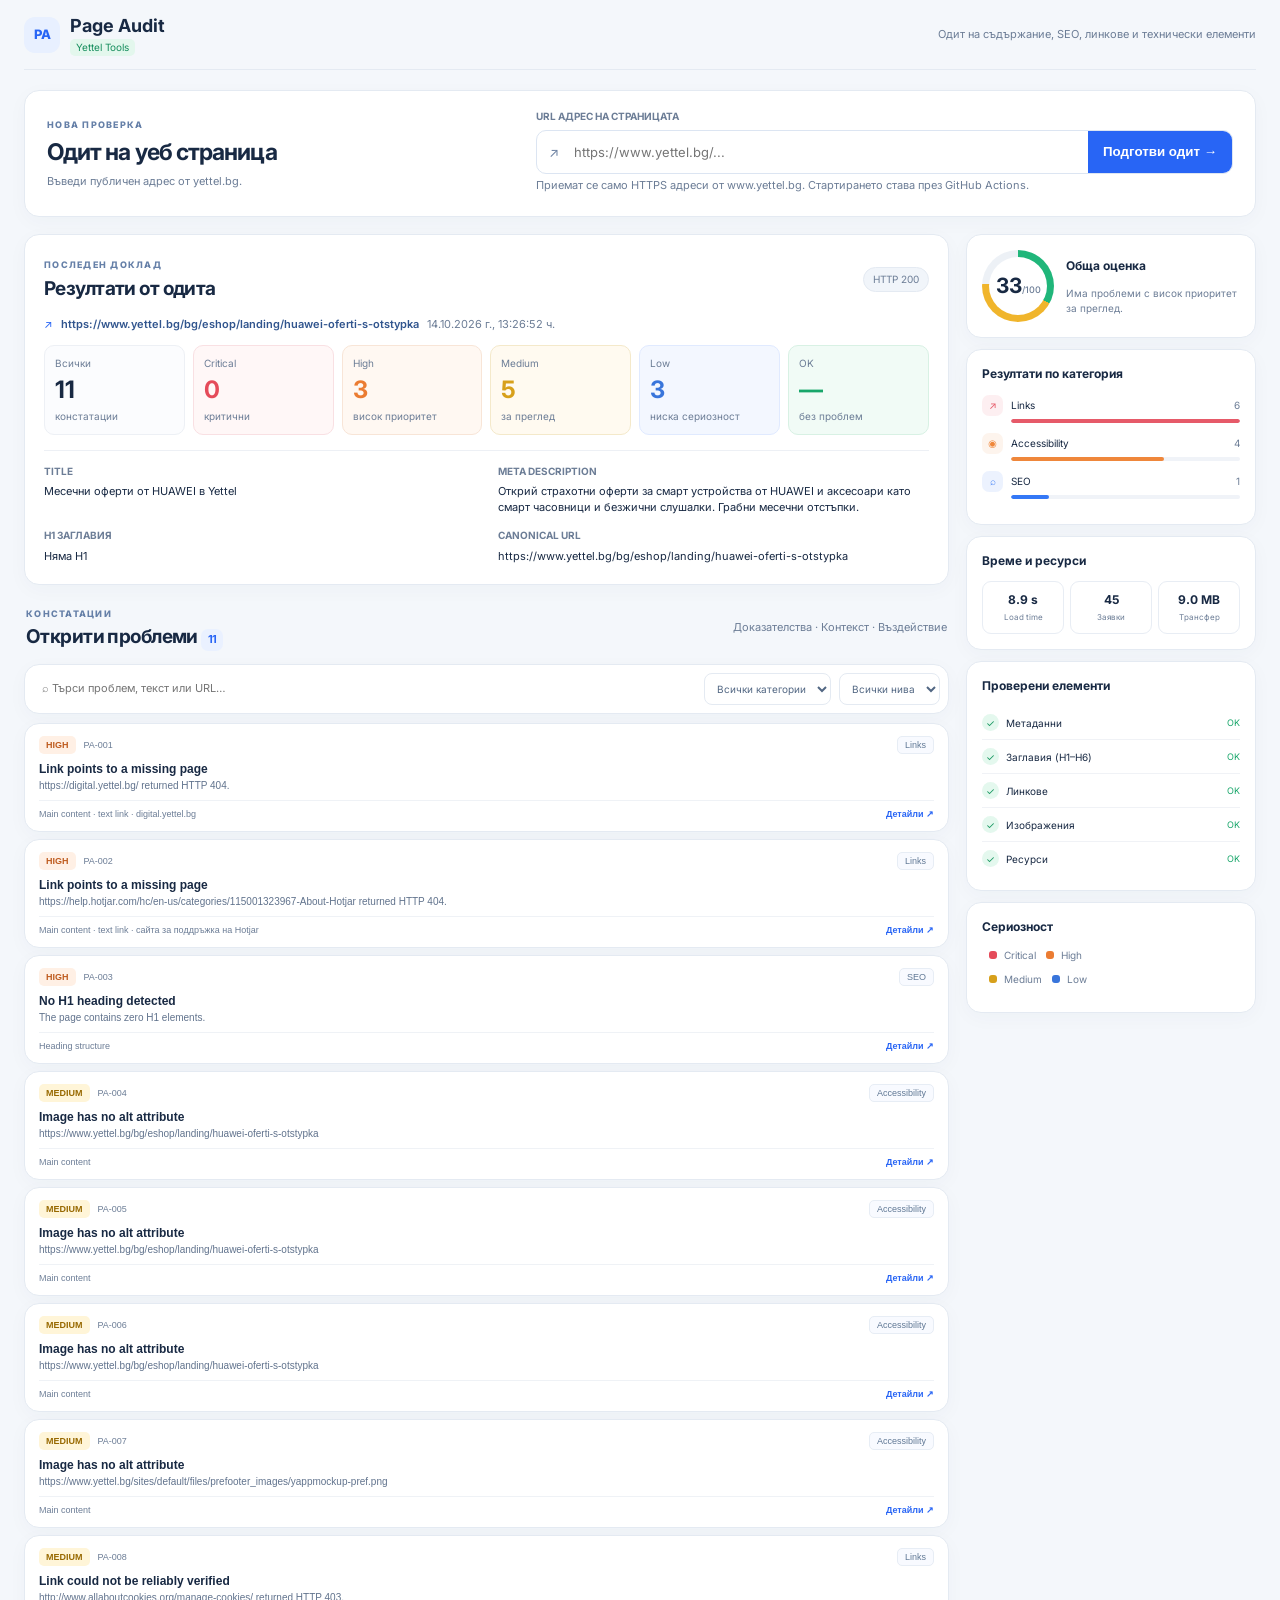
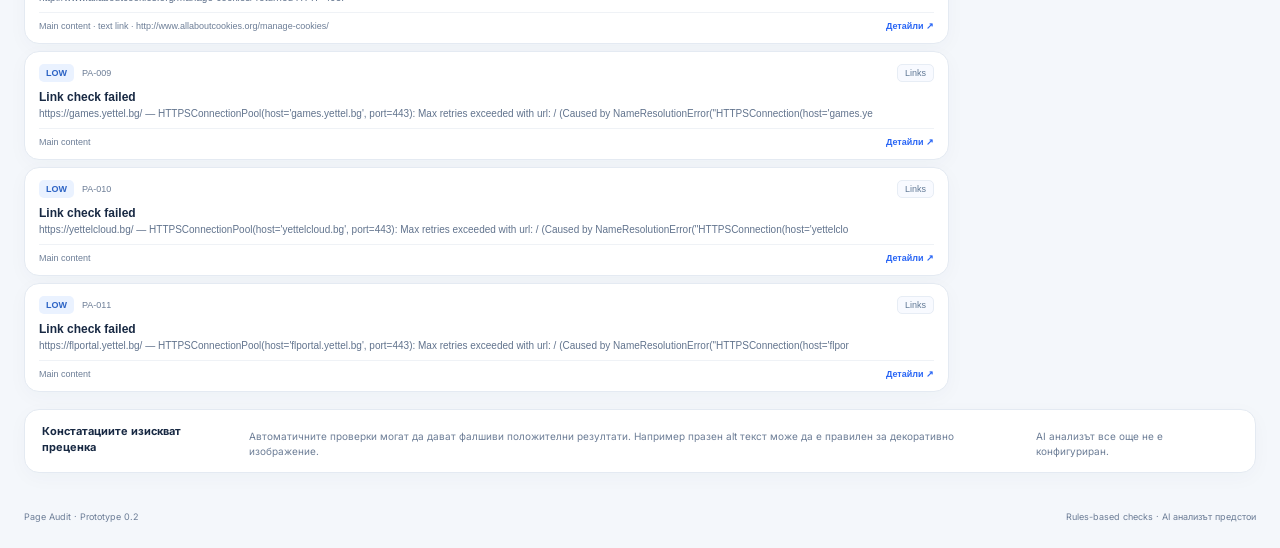
==== index.html @ 283b1c2f "Add files via upload" ====
<!doctype html><html lang="bg"><head><meta charset="utf-8"><meta name="viewport" content="width=device-width,initial-scale=1"><meta name="color-scheme" content="light"><title>Page Audit</title><link rel="stylesheet" href="style.css"></head><body><div class="shell"><header><a class="brand" href="./"><span class="logo">PA</span><span><b>Page Audit</b><small>Yettel Tools</small></span></a><span class="top-note">Одит на съдържание, SEO, линкове и технически елементи</span></header><main><section class="launch card"><div><label class="eyebrow">НОВА ПРОВЕРКА</label><h1>Одит на уеб страница</h1><p>Въведи публичен адрес от yettel.bg.</p></div><form id="audit-form"><label for="audit-url">URL адрес на страницата</label><div class="url-input"><span>↗</span><input id="audit-url" type="url" placeholder="https://www.yettel.bg/..." required><button>Подготви одит →</button></div><p id="form-message">Приемат се само HTTPS адреси от www.yettel.bg. Стартирането става през GitHub Actions.</p></form></section><div class="layout"><div><section class="card report"><div class="heading"><div><label class="eyebrow">ПОСЛЕДЕН ДОКЛАД</label><h2>Резултати от одита</h2></div><span id="http-status" class="pill">HTTP —</span></div><div class="page-url">↗ <a id="page-url" href="#" target="_blank" rel="noopener">Няма зареден доклад</a><span id="report-date"></span></div><div class="metrics"><article><span>Всички</span><b id="total-count">—</b><small>констатации</small></article><article class="critical"><span>Critical</span><b id="critical-count">—</b><small>критични</small></article><article class="high"><span>High</span><b id="high-only-count">—</b><small>висок приоритет</small></article><article class="medium"><span>Medium</span><b id="medium-count">—</b><small>за преглед</small></article><article class="low"><span>Low</span><b id="low-count">—</b><small>ниска сериозност</small></article><article class="ok"><span>OK</span><b id="ok-count">—</b><small>без проблем</small></article></div><div class="overview"><div><label>Title</label><p id="title-value">—</p></div><div><label>Meta description</label><p id="description-value">—</p></div><div><label>H1 заглавия</label><p id="h1-value">—</p></div><div><label>Canonical URL</label><p id="canonical-value">—</p></div></div></section><section class="results"><div class="heading"><div><label class="eyebrow">КОНСТАТАЦИИ</label><h2>Открити проблеми <span id="visible-count" class="bubble">0</span></h2></div><span class="subtle">Доказателства · Контекст · Въздействие</span></div><div class="filters card"><input id="search" type="search" placeholder="⌕ Търси проблем, текст или URL…"><select id="category-filter"><option value="">Всички категории</option></select><select id="severity-filter"><option value="">Всички нива</option><option>critical</option><option>high</option><option>medium</option><option>low</option></select></div><div id="findings" class="finding-list"><div class="empty card">Зареждане на резултатите…</div></div></section></div><aside><section class="side-card score"><div class="ring"><b id="score-value">—<small>/100</small></b></div><div><h3>Обща оценка</h3><p id="score-description">Оценката ще се появи след първия одит.</p></div></section><section class="side-card"><h3>Резултати по категория</h3><div id="category-summary"><p class="subtle">Няма данни за показване.</p></div></section><section class="side-card"><h3>Време и ресурси</h3><div class="resources"><div><b id="load-time">—</b><small>Load time</small></div><div><b id="request-count">—</b><small>Заявки</small></div><div><b id="resource-size">—</b><small>Трансфер</small></div></div></section><section class="side-card"><h3>Проверени елементи</h3><div id="checklist"><p class="subtle">Изчаква резултати.</p></div></section><section class="side-card legend"><h3>Сериозност</h3><p><i class="dot red"></i> Critical <i class="dot orange"></i> High</p><p><i class="dot yellow"></i> Medium <i class="dot blue"></i> Low</p></section></aside></div><section class="notice card"><b>Констатациите изискват преценка</b><p>Автоматичните проверки могат да дават фалшиви положителни резултати. Например празен alt текст може да е правилен за декоративно изображение.</p><p id="report-notes"></p></section></main><footer><span>Page Audit · Prototype 0.2</span><span>Rules-based checks · AI анализът предстои</span></footer></div><dialog id="detail-dialog"><div class="heading"><label id="detail-category"></label><button id="close-dialog">×</button></div><h2 id="detail-title"></h2><div id="detail-severity"></div><section><label>Доказателства</label><pre id="detail-evidence"></pre></section><section><label>Контекст</label><p id="detail-context"></p></section><section><label>Потенциално въздействие</label><p id="detail-impact"></p></section><div class="dialog-meta"><span id="detail-confidence"></span><span id="detail-source"></span><span id="detail-id"></span></div></dialog><script src="app.js"></script></body></html>
---- style.css ----
@import url('https://fonts.googleapis.com/css2?family=Inter:wght@400;500;600;700;800&display=swap');:root{color-scheme:light;--bg:#f4f7fb;--text:#182943;--muted:#6c7d96;--border:#e4eaf2;--blue:#2865f5;--green:#18a66a;--red:#e54b5a;--orange:#eb7c32;--yellow:#d7a01b;--purple:#8664db}*{box-sizing:border-box}body{margin:0;background:var(--bg);color:var(--text);font:13px/1.45 Inter,system-ui,sans-serif}.shell{max-width:1550px;margin:auto;padding:0 24px}header{height:70px;border-bottom:1px solid var(--border);display:flex;align-items:center;justify-content:space-between;gap:20px}.brand{display:flex;align-items:center;gap:10px;text-decoration:none;color:inherit}.logo{width:36px;height:36px;border-radius:11px;background:#e8f0ff;color:var(--blue);display:grid;place-items:center;font-weight:800}.brand b{font-size:18px}.brand small{display:block;color:#168e5d;background:#e3f7ed;border-radius:5px;padding:1px 6px;font-size:10px;width:max-content}.top-note,.subtle{font-size:11px;color:var(--muted)}main{padding:20px 0}.card,.side-card{background:white;border:1px solid var(--border);border-radius:15px;box-shadow:0 5px 20px #1e426d08}.launch{display:grid;grid-template-columns:.8fr 1.2fr;gap:24px;align-items:center;padding:18px 22px;margin-bottom:17px}.eyebrow{font-size:9px;font-weight:800;letter-spacing:.14em;color:#6680a8}.launch h1{font-size:23px;letter-spacing:-.04em;margin:4px 0}.launch p{color:var(--muted);font-size:11px;margin:4px 0}.launch form>label,.overview label,dialog section label{display:block;font-size:10px;font-weight:700;color:var(--muted);text-transform:uppercase;margin-bottom:6px}.url-input{display:flex;align-items:center;border:1px solid #dce5f2;border-radius:10px;overflow:hidden}.url-input>span{padding:0 12px;color:#6e83a3}.url-input input{flex:1;min-width:0;border:0;outline:0;padding:12px 3px;font:inherit}.url-input button{align-self:stretch;background:var(--blue);color:#fff;border:0;padding:0 15px;font-weight:700;cursor:pointer}.layout{display:grid;grid-template-columns:minmax(0,1fr) 290px;gap:17px}.layout>div{min-width:0}.report{padding:19px;margin-bottom:18px}.heading{display:flex;justify-content:space-between;align-items:center;gap:12px}.heading h2{font-size:19px;letter-spacing:-.03em;margin:2px 0}.pill{font-size:10px;color:var(--muted);background:#f1f5fa;border:1px solid var(--border);border-radius:20px;padding:4px 9px}.page-url{display:flex;gap:8px;align-items:center;flex-wrap:wrap;margin:12px 0;color:var(--blue);font-size:11px}.page-url a{color:#31558e;text-decoration:none;overflow-wrap:anywhere;font-weight:600}.page-url span{color:var(--muted)}.metrics{display:grid;grid-template-columns:repeat(6,minmax(0,1fr));gap:8px}.metrics article{padding:10px;border:1px solid #edf0f5;background:#fbfcfe;border-radius:10px;min-width:0}.metrics span,.metrics small{display:block;color:var(--muted);font-size:10px}.metrics b{display:block;font-size:24px;line-height:1.3;margin:4px 0}.critical{background:#fff7f7!important;border-color:#f9e0e3!important}.critical b{color:var(--red)}.high{background:#fff8f2!important;border-color:#f8e5d7!important}.high b{color:var(--orange)}.medium{background:#fffaf0!important;border-color:#f4e9ca!important}.medium b{color:var(--yellow)}.low{background:#f3f7ff!important;border-color:#e0eaff!important}.low b{color:#3975db}.ok{background:#f1fbf6!important;border-color:#d8f1e4!important}.ok b{color:var(--green)}.overview{display:grid;grid-template-columns:1fr 1fr;gap:12px 22px;border-top:1px solid #edf0f5;margin-top:15px;padding-top:13px}.overview p{margin:0;font-size:11px;overflow-wrap:anywhere}.results>.heading{margin:0 2px 11px}.bubble{display:inline-grid;place-items:center;min-width:22px;height:22px;border-radius:7px;background:#eaf1ff;color:var(--blue);font-size:11px}.filters{display:flex;gap:8px;padding:8px;margin-bottom:9px}.filters input{flex:1;min-width:80px;border:0;outline:0;padding:7px 9px;font:inherit;font-size:11px}.filters select{border:1px solid var(--border);border-radius:8px;background:white;color:#526783;padding:8px;font:inherit;font-size:10px;max-width:145px}.finding-list{display:grid;gap:7px}.finding{width:100%;text-align:left;padding:12px 14px;cursor:pointer;color:inherit}.finding:hover{border-color:#b8cdf5;box-shadow:0 4px 14px #2c5cbe12}.finding-top{display:flex;align-items:center;gap:8px;flex-wrap:wrap}.severity,.sev{display:inline-flex;border-radius:5px;padding:4px 7px;font-size:9px;font-weight:800;text-transform:uppercase}.severity-critical,.sev-critical{background:#ffeaec;color:#c52c3c}.severity-high,.sev-high{background:#fff0e5;color:#bf5c20}.severity-medium,.sev-medium{background:#fff5d8;color:#986900}.severity-low,.sev-low{background:#eaf2ff;color:#2d64c5}.finding-id{font-size:9px;color:var(--muted)}.category-tag{margin-left:auto;padding:3px 7px;border:1px solid #e7edf5;background:#f8faff;border-radius:5px;color:#607895;font-size:9px}.finding-title{display:block;font-size:12px;font-weight:700;margin:8px 0 4px}.finding-evidence{display:block;color:#61738d;font-size:10px;overflow-wrap:anywhere}.finding-bottom{display:flex;justify-content:space-between;gap:12px;border-top:1px solid #eff2f6;margin-top:9px;padding-top:8px;color:var(--muted);font-size:9px}.view-detail{color:var(--blue);white-space:nowrap;font-weight:700}aside{display:grid;gap:11px;align-content:start}.side-card{padding:15px}.side-card h3{font-size:12px;margin:0 0 12px}.score{display:flex;gap:12px;align-items:center}.ring{width:72px;height:72px;border-radius:50%;background:conic-gradient(#20b67a 0 33%,#f0b52c 33% 76%,#edf1f6 76%);display:grid;place-items:center;position:relative;flex:none}.ring:before{content:"";position:absolute;inset:7px;background:white;border-radius:50%}.ring b{position:relative;font-size:21px}.ring small{font-size:9px;color:var(--muted);font-weight:500}.score p{font-size:10px;color:var(--muted);margin:0}.category-row{display:grid;grid-template-columns:22px 1fr 20px;gap:7px;align-items:center;margin:10px 0;font-size:10px}.cat-icon{width:21px;height:21px;border-radius:7px;display:grid;place-items:center}.cat-count{text-align:right;color:var(--muted)}.cat-track{grid-column:2/4;height:4px;background:#f0f3f8;border-radius:10px;overflow:hidden;margin-top:-4px}.cat-fill{height:100%;border-radius:10px}.resources{display:grid;grid-template-columns:repeat(3,1fr);gap:6px}.resources div{text-align:center;padding:9px 4px;border:1px solid #e8edf4;border-radius:9px;min-width:0}.resources b,.resources small{display:block}.resources b{font-size:12px;overflow-wrap:anywhere}.resources small{font-size:8px;color:var(--muted);margin-top:4px}.check-row{display:flex;align-items:center;gap:7px;padding:8px 0;border-bottom:1px solid #f0f2f6;font-size:10px}.check-row:last-child{border:0}.check-icon{width:17px;height:17px;border-radius:50%;display:grid;place-items:center;background:#e4f8ee;color:#15965e}.check-icon.warn{background:#fff2d4;color:#a97100}.check-status{margin-left:auto;color:var(--green);font-size:9px}.check-status.warn{color:#ad7700}.legend p{font-size:10px;color:var(--muted)}.dot{display:inline-block;width:8px;height:8px;border-radius:3px;margin:0 4px 0 7px}.red{background:var(--red)}.orange{background:var(--orange)}.yellow{background:var(--yellow)}.blue{background:#3975db}.notice{display:flex;gap:12px;padding:14px 17px;margin-top:17px}.notice b{font-size:11px}.notice p{font-size:10px;color:var(--muted);margin:5px 0 0}footer{display:flex;justify-content:space-between;padding:17px 0 25px;color:var(--muted);font-size:9px}dialog{width:min(580px,calc(100% - 24px));max-height:85vh;overflow:auto;border:1px solid var(--border);border-radius:16px;background:#fff;color:var(--text);padding:22px;box-shadow:0 24px 90px #19355a30}dialog::backdrop{background:#19314c55;backdrop-filter:blur(3px)}dialog button{border:0;border-radius:8px;background:#f1f4f9;color:#536783;font-size:20px;cursor:pointer}dialog h2{font-size:21px;line-height:1.3}dialog section{margin-top:20px}dialog section p{font-size:12px;color:#5f718b}dialog pre{white-space:pre-wrap;overflow-wrap:anywhere;background:#f7f9fc;border:1px solid var(--border);border-radius:8px;padding:12px;font:11px/1.6 ui-monospace,monospace}.dialog-meta{display:flex;gap:12px;flex-wrap:wrap;border-top:1px solid var(--border);padding-top:12px;margin-top:20px;color:var(--muted);font-size:9px}.empty{text-align:center;padding:25px;color:var(--muted)}@media(max-width:1000px){.layout{grid-template-columns:minmax(0,1fr) 260px}.metrics{grid-template-columns:repeat(3,1fr)}.launch{grid-template-columns:1fr;gap:12px}}@media(max-width:740px){.shell{padding:0 12px}.top-note{display:none}.layout{grid-template-columns:1fr}.side-column,aside{grid-template-columns:repeat(2,minmax(0,1fr))}.score{grid-column:1/-1}.metrics{grid-template-columns:repeat(3,1fr)}.filters{flex-wrap:wrap}.filters input{flex-basis:100%}.filters select{flex:1;max-width:none}.overview{grid-template-columns:1fr}.finding-bottom,footer{flex-direction:column}.launch{padding:15px}.url-input{flex-wrap:wrap}.url-input button{padding:12px;flex:1}}@media(max-width:440px){aside{grid-template-columns:1fr}.metrics{grid-template-columns:repeat(2,1fr)}}
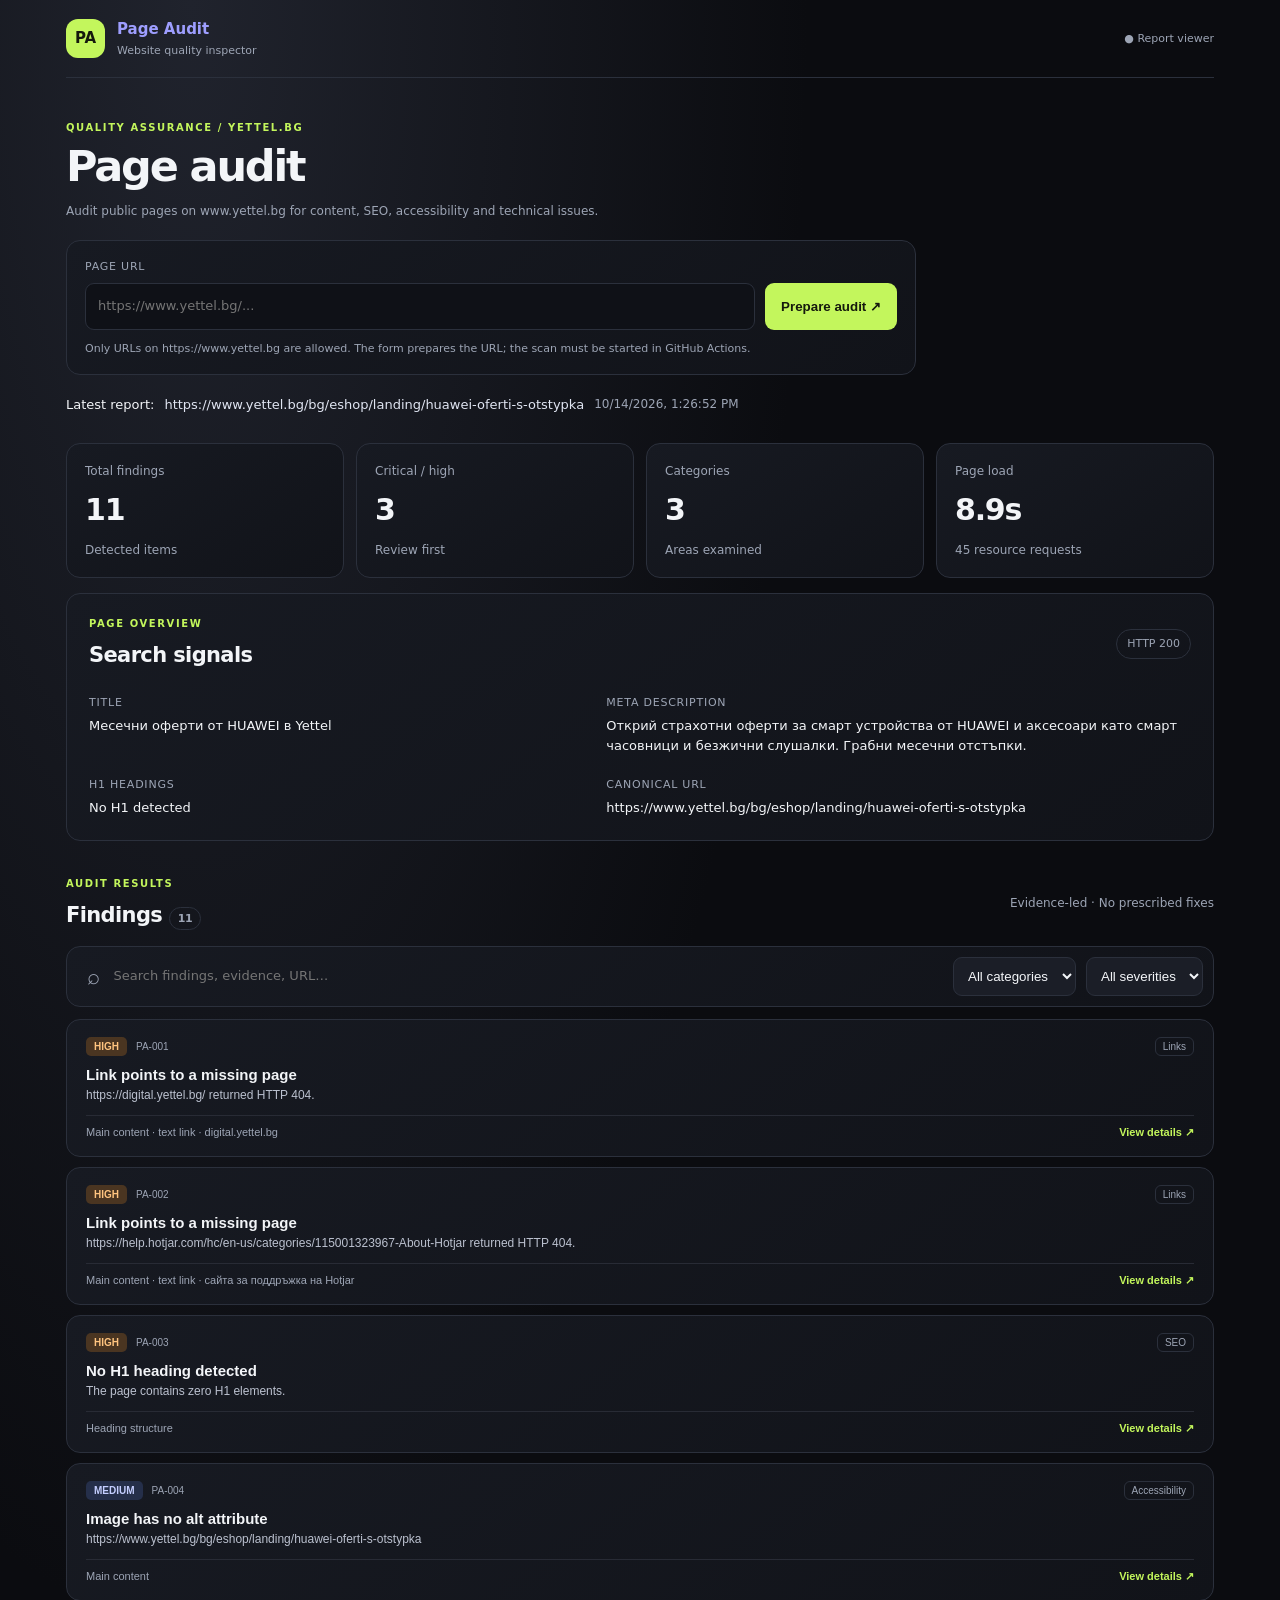
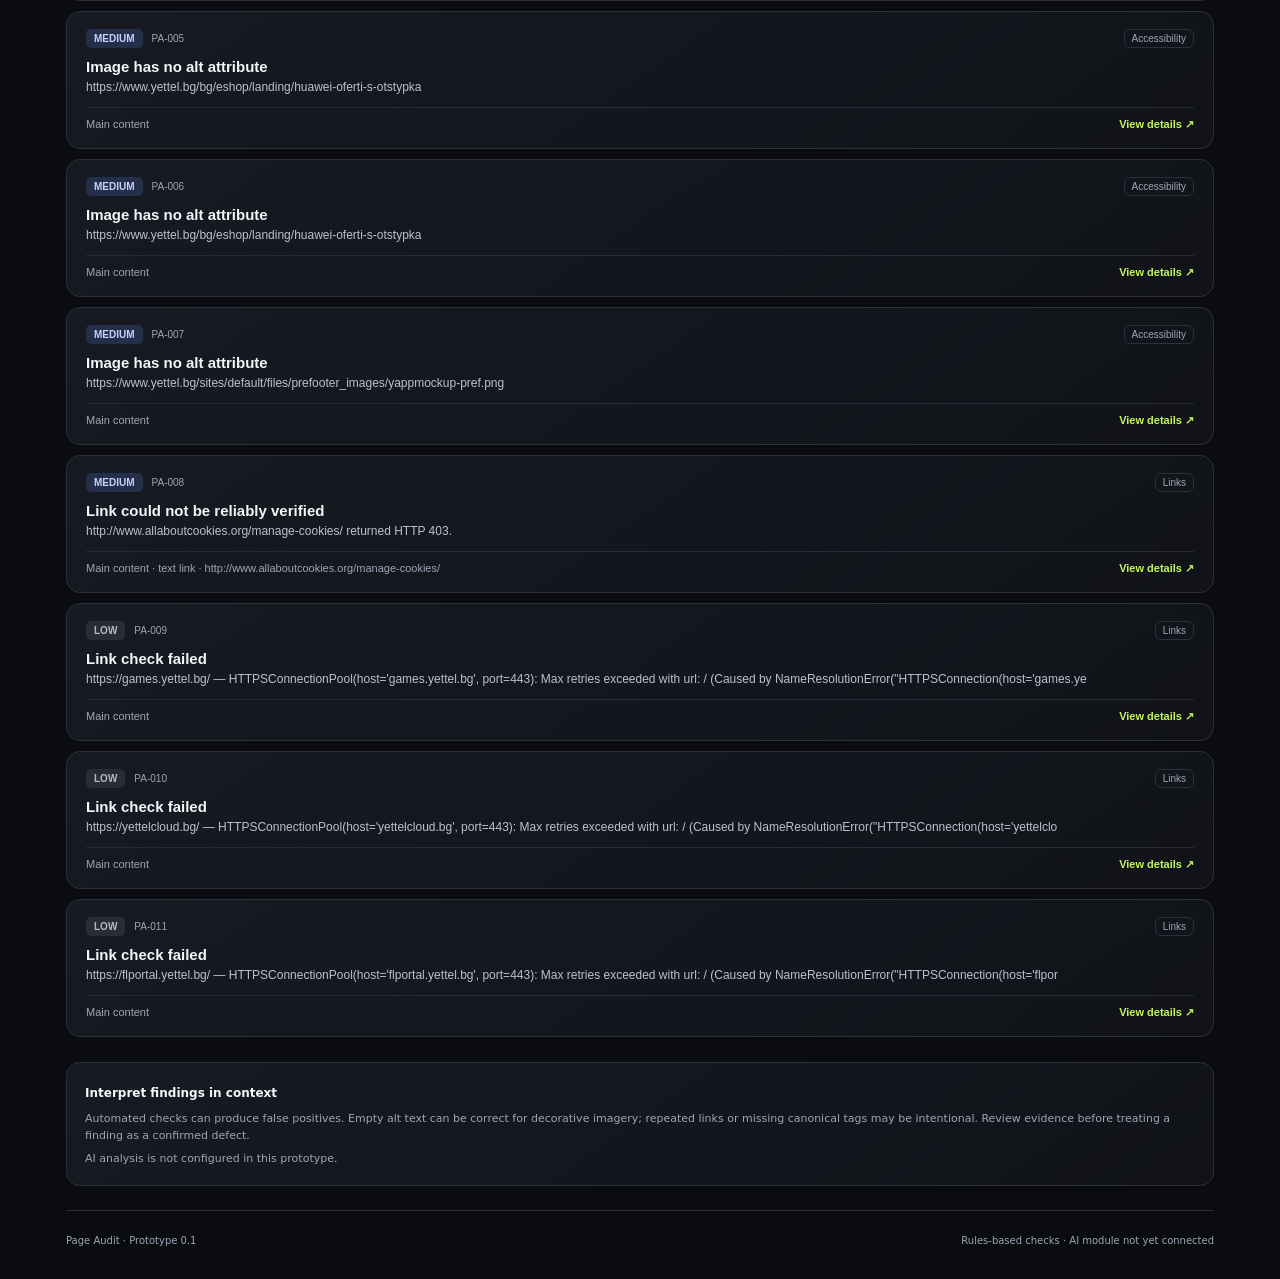
==== commit 82011527: "Add files via upload" ====
--- a/index.html
+++ b/index.html
@@ -1 +1,3 @@
-<!doctype html><html lang="bg"><head><meta charset="utf-8"><meta name="viewport" content="width=device-width,initial-scale=1"><meta name="color-scheme" content="light"><title>Page Audit</title><link rel="stylesheet" href="style.css"></head><body><div class="shell"><header><a class="brand" href="./"><span class="logo">PA</span><span><b>Page Audit</b><small>Yettel Tools</small></span></a><span class="top-note">Одит на съдържание, SEO, линкове и технически елементи</span></header><main><section class="launch card"><div><label class="eyebrow">НОВА ПРОВЕРКА</label><h1>Одит на уеб страница</h1><p>Въведи публичен адрес от yettel.bg.</p></div><form id="audit-form"><label for="audit-url">URL адрес на страницата</label><div class="url-input"><span>↗</span><input id="audit-url" type="url" placeholder="https://www.yettel.bg/..." required><button>Подготви одит →</button></div><p id="form-message">Приемат се само HTTPS адреси от www.yettel.bg. Стартирането става през GitHub Actions.</p></form></section><div class="layout"><div><section class="card report"><div class="heading"><div><label class="eyebrow">ПОСЛЕДЕН ДОКЛАД</label><h2>Резултати от одита</h2></div><span id="http-status" class="pill">HTTP —</span></div><div class="page-url">↗ <a id="page-url" href="#" target="_blank" rel="noopener">Няма зареден доклад</a><span id="report-date"></span></div><div class="metrics"><article><span>Всички</span><b id="total-count">—</b><small>констатации</small></article><article class="critical"><span>Critical</span><b id="critical-count">—</b><small>критични</small></article><article class="high"><span>High</span><b id="high-only-count">—</b><small>висок приоритет</small></article><article class="medium"><span>Medium</span><b id="medium-count">—</b><small>за преглед</small></article><article class="low"><span>Low</span><b id="low-count">—</b><small>ниска сериозност</small></article><article class="ok"><span>OK</span><b id="ok-count">—</b><small>без проблем</small></article></div><div class="overview"><div><label>Title</label><p id="title-value">—</p></div><div><label>Meta description</label><p id="description-value">—</p></div><div><label>H1 заглавия</label><p id="h1-value">—</p></div><div><label>Canonical URL</label><p id="canonical-value">—</p></div></div></section><section class="results"><div class="heading"><div><label class="eyebrow">КОНСТАТАЦИИ</label><h2>Открити проблеми <span id="visible-count" class="bubble">0</span></h2></div><span class="subtle">Доказателства · Контекст · Въздействие</span></div><div class="filters card"><input id="search" type="search" placeholder="⌕ Търси проблем, текст или URL…"><select id="category-filter"><option value="">Всички категории</option></select><select id="severity-filter"><option value="">Всички нива</option><option>critical</option><option>high</option><option>medium</option><option>low</option></select></div><div id="findings" class="finding-list"><div class="empty card">Зареждане на резултатите…</div></div></section></div><aside><section class="side-card score"><div class="ring"><b id="score-value">—<small>/100</small></b></div><div><h3>Обща оценка</h3><p id="score-description">Оценката ще се появи след първия одит.</p></div></section><section class="side-card"><h3>Резултати по категория</h3><div id="category-summary"><p class="subtle">Няма данни за показване.</p></div></section><section class="side-card"><h3>Време и ресурси</h3><div class="resources"><div><b id="load-time">—</b><small>Load time</small></div><div><b id="request-count">—</b><small>Заявки</small></div><div><b id="resource-size">—</b><small>Трансфер</small></div></div></section><section class="side-card"><h3>Проверени елементи</h3><div id="checklist"><p class="subtle">Изчаква резултати.</p></div></section><section class="side-card legend"><h3>Сериозност</h3><p><i class="dot red"></i> Critical <i class="dot orange"></i> High</p><p><i class="dot yellow"></i> Medium <i class="dot blue"></i> Low</p></section></aside></div><section class="notice card"><b>Констатациите изискват преценка</b><p>Автоматичните проверки могат да дават фалшиви положителни резултати. Например празен alt текст може да е правилен за декоративно изображение.</p><p id="report-notes"></p></section></main><footer><span>Page Audit · Prototype 0.2</span><span>Rules-based checks · AI анализът предстои</span></footer></div><dialog id="detail-dialog"><div class="heading"><label id="detail-category"></label><button id="close-dialog">×</button></div><h2 id="detail-title"></h2><div id="detail-severity"></div><section><label>Доказателства</label><pre id="detail-evidence"></pre></section><section><label>Контекст</label><p id="detail-context"></p></section><section><label>Потенциално въздействие</label><p id="detail-impact"></p></section><div class="dialog-meta"><span id="detail-confidence"></span><span id="detail-source"></span><span id="detail-id"></span></div></dialog><script src="app.js"></script></body></html>+<!doctype html><html lang="en"><head><meta charset="utf-8"><meta name="viewport" content="width=device-width,initial-scale=1"><meta name="color-scheme" content="dark"><title>Page Audit</title><link rel="stylesheet" href="style.css"></head><body><div class="shell"><header class="topbar"><a class="brand" href="./"><span class="mark">PA</span><span>Page Audit<small>Website quality inspector</small></span></a><span class="status">● Report viewer</span></header><main><section class="intro"><p class="eyebrow">QUALITY ASSURANCE / YETTEL.BG</p><h1>Page audit</h1><p class="muted">Audit public pages on www.yettel.bg for content, SEO, accessibility and technical issues.</p>
+<form id="audit-form" class="audit-form panel"><label for="audit-url">Page URL</label><div class="audit-row"><input id="audit-url" type="url" placeholder="https://www.yettel.bg/..." required pattern="https://www\\.yettel\\.bg(/.*)?"><button type="submit">Prepare audit ↗</button></div><p id="form-message" class="form-message">Only URLs on https://www.yettel.bg are allowed. The form prepares the URL; the scan must be started in GitHub Actions.</p></form>
+<div class="url-line">Latest report: <a id="page-url" href="#" target="_blank" rel="noopener">Loading report…</a><span id="report-date" class="muted"></span></div></section><section class="metrics"><article><span>Total findings</span><strong id="total-count">—</strong><small>Detected items</small></article><article><span>Critical / high</span><strong id="high-count">—</strong><small>Review first</small></article><article><span>Categories</span><strong id="category-count">—</strong><small>Areas examined</small></article><article><span>Page load</span><strong id="load-time">—</strong><small id="request-count">Resource requests</small></article></section><section class="panel overview"><div class="panelhead"><div><p class="eyebrow">PAGE OVERVIEW</p><h2>Search signals</h2></div><span id="http-status" class="pill">HTTP —</span></div><div class="grid"><div><label>Title</label><p id="title-value">—</p></div><div><label>Meta description</label><p id="description-value">—</p></div><div><label>H1 headings</label><p id="h1-value">—</p></div><div><label>Canonical URL</label><p id="canonical-value">—</p></div></div></section><section><div class="sectionhead"><div><p class="eyebrow">AUDIT RESULTS</p><h2>Findings <span id="visible-count" class="bubble">0</span></h2></div><span class="muted">Evidence-led · No prescribed fixes</span></div><div class="filters panel"><label class="search">⌕ <input id="search" type="search" placeholder="Search findings, evidence, URL…"></label><select id="category-filter"><option value="">All categories</option></select><select id="severity-filter"><option value="">All severities</option><option>critical</option><option>high</option><option>medium</option><option>low</option></select></div><div id="findings" class="list"><div class="empty panel">Loading findings…</div></div></section><section class="panel note"><strong>Interpret findings in context</strong><p>Automated checks can produce false positives. Empty alt text can be correct for decorative imagery; repeated links or missing canonical tags may be intentional. Review evidence before treating a finding as a confirmed defect.</p><p id="report-notes"></p></section></main><footer><span>Page Audit · Prototype 0.1</span><span>Rules-based checks · AI module not yet connected</span></footer></div><dialog id="detail-dialog"><div class="panelhead"><label id="detail-category"></label><button id="close-dialog">×</button></div><h2 id="detail-title"></h2><div id="detail-severity"></div><div class="detail"><label>Evidence</label><pre id="detail-evidence"></pre></div><div class="detail"><label>Context</label><p id="detail-context"></p></div><div class="detail"><label>Potential impact</label><p id="detail-impact"></p></div><div class="meta"><span id="detail-confidence"></span><span id="detail-source"></span><span id="detail-id"></span></div></dialog><script src="app.js"></script></body></html>
--- a/style.css
+++ b/style.css
@@ -1 +1,2 @@
-@import url('https://fonts.googleapis.com/css2?family=Inter:wght@400;500;600;700;800&display=swap');:root{color-scheme:light;--bg:#f4f7fb;--text:#182943;--muted:#6c7d96;--border:#e4eaf2;--blue:#2865f5;--green:#18a66a;--red:#e54b5a;--orange:#eb7c32;--yellow:#d7a01b;--purple:#8664db}*{box-sizing:border-box}body{margin:0;background:var(--bg);color:var(--text);font:13px/1.45 Inter,system-ui,sans-serif}.shell{max-width:1550px;margin:auto;padding:0 24px}header{height:70px;border-bottom:1px solid var(--border);display:flex;align-items:center;justify-content:space-between;gap:20px}.brand{display:flex;align-items:center;gap:10px;text-decoration:none;color:inherit}.logo{width:36px;height:36px;border-radius:11px;background:#e8f0ff;color:var(--blue);display:grid;place-items:center;font-weight:800}.brand b{font-size:18px}.brand small{display:block;color:#168e5d;background:#e3f7ed;border-radius:5px;padding:1px 6px;font-size:10px;width:max-content}.top-note,.subtle{font-size:11px;color:var(--muted)}main{padding:20px 0}.card,.side-card{background:white;border:1px solid var(--border);border-radius:15px;box-shadow:0 5px 20px #1e426d08}.launch{display:grid;grid-template-columns:.8fr 1.2fr;gap:24px;align-items:center;padding:18px 22px;margin-bottom:17px}.eyebrow{font-size:9px;font-weight:800;letter-spacing:.14em;color:#6680a8}.launch h1{font-size:23px;letter-spacing:-.04em;margin:4px 0}.launch p{color:var(--muted);font-size:11px;margin:4px 0}.launch form>label,.overview label,dialog section label{display:block;font-size:10px;font-weight:700;color:var(--muted);text-transform:uppercase;margin-bottom:6px}.url-input{display:flex;align-items:center;border:1px solid #dce5f2;border-radius:10px;overflow:hidden}.url-input>span{padding:0 12px;color:#6e83a3}.url-input input{flex:1;min-width:0;border:0;outline:0;padding:12px 3px;font:inherit}.url-input button{align-self:stretch;background:var(--blue);color:#fff;border:0;padding:0 15px;font-weight:700;cursor:pointer}.layout{display:grid;grid-template-columns:minmax(0,1fr) 290px;gap:17px}.layout>div{min-width:0}.report{padding:19px;margin-bottom:18px}.heading{display:flex;justify-content:space-between;align-items:center;gap:12px}.heading h2{font-size:19px;letter-spacing:-.03em;margin:2px 0}.pill{font-size:10px;color:var(--muted);background:#f1f5fa;border:1px solid var(--border);border-radius:20px;padding:4px 9px}.page-url{display:flex;gap:8px;align-items:center;flex-wrap:wrap;margin:12px 0;color:var(--blue);font-size:11px}.page-url a{color:#31558e;text-decoration:none;overflow-wrap:anywhere;font-weight:600}.page-url span{color:var(--muted)}.metrics{display:grid;grid-template-columns:repeat(6,minmax(0,1fr));gap:8px}.metrics article{padding:10px;border:1px solid #edf0f5;background:#fbfcfe;border-radius:10px;min-width:0}.metrics span,.metrics small{display:block;color:var(--muted);font-size:10px}.metrics b{display:block;font-size:24px;line-height:1.3;margin:4px 0}.critical{background:#fff7f7!important;border-color:#f9e0e3!important}.critical b{color:var(--red)}.high{background:#fff8f2!important;border-color:#f8e5d7!important}.high b{color:var(--orange)}.medium{background:#fffaf0!important;border-color:#f4e9ca!important}.medium b{color:var(--yellow)}.low{background:#f3f7ff!important;border-color:#e0eaff!important}.low b{color:#3975db}.ok{background:#f1fbf6!important;border-color:#d8f1e4!important}.ok b{color:var(--green)}.overview{display:grid;grid-template-columns:1fr 1fr;gap:12px 22px;border-top:1px solid #edf0f5;margin-top:15px;padding-top:13px}.overview p{margin:0;font-size:11px;overflow-wrap:anywhere}.results>.heading{margin:0 2px 11px}.bubble{display:inline-grid;place-items:center;min-width:22px;height:22px;border-radius:7px;background:#eaf1ff;color:var(--blue);font-size:11px}.filters{display:flex;gap:8px;padding:8px;margin-bottom:9px}.filters input{flex:1;min-width:80px;border:0;outline:0;padding:7px 9px;font:inherit;font-size:11px}.filters select{border:1px solid var(--border);border-radius:8px;background:white;color:#526783;padding:8px;font:inherit;font-size:10px;max-width:145px}.finding-list{display:grid;gap:7px}.finding{width:100%;text-align:left;padding:12px 14px;cursor:pointer;color:inherit}.finding:hover{border-color:#b8cdf5;box-shadow:0 4px 14px #2c5cbe12}.finding-top{display:flex;align-items:center;gap:8px;flex-wrap:wrap}.severity,.sev{display:inline-flex;border-radius:5px;padding:4px 7px;font-size:9px;font-weight:800;text-transform:uppercase}.severity-critical,.sev-critical{background:#ffeaec;color:#c52c3c}.severity-high,.sev-high{background:#fff0e5;color:#bf5c20}.severity-medium,.sev-medium{background:#fff5d8;color:#986900}.severity-low,.sev-low{background:#eaf2ff;color:#2d64c5}.finding-id{font-size:9px;color:var(--muted)}.category-tag{margin-left:auto;padding:3px 7px;border:1px solid #e7edf5;background:#f8faff;border-radius:5px;color:#607895;font-size:9px}.finding-title{display:block;font-size:12px;font-weight:700;margin:8px 0 4px}.finding-evidence{display:block;color:#61738d;font-size:10px;overflow-wrap:anywhere}.finding-bottom{display:flex;justify-content:space-between;gap:12px;border-top:1px solid #eff2f6;margin-top:9px;padding-top:8px;color:var(--muted);font-size:9px}.view-detail{color:var(--blue);white-space:nowrap;font-weight:700}aside{display:grid;gap:11px;align-content:start}.side-card{padding:15px}.side-card h3{font-size:12px;margin:0 0 12px}.score{display:flex;gap:12px;align-items:center}.ring{width:72px;height:72px;border-radius:50%;background:conic-gradient(#20b67a 0 33%,#f0b52c 33% 76%,#edf1f6 76%);display:grid;place-items:center;position:relative;flex:none}.ring:before{content:"";position:absolute;inset:7px;background:white;border-radius:50%}.ring b{position:relative;font-size:21px}.ring small{font-size:9px;color:var(--muted);font-weight:500}.score p{font-size:10px;color:var(--muted);margin:0}.category-row{display:grid;grid-template-columns:22px 1fr 20px;gap:7px;align-items:center;margin:10px 0;font-size:10px}.cat-icon{width:21px;height:21px;border-radius:7px;display:grid;place-items:center}.cat-count{text-align:right;color:var(--muted)}.cat-track{grid-column:2/4;height:4px;background:#f0f3f8;border-radius:10px;overflow:hidden;margin-top:-4px}.cat-fill{height:100%;border-radius:10px}.resources{display:grid;grid-template-columns:repeat(3,1fr);gap:6px}.resources div{text-align:center;padding:9px 4px;border:1px solid #e8edf4;border-radius:9px;min-width:0}.resources b,.resources small{display:block}.resources b{font-size:12px;overflow-wrap:anywhere}.resources small{font-size:8px;color:var(--muted);margin-top:4px}.check-row{display:flex;align-items:center;gap:7px;padding:8px 0;border-bottom:1px solid #f0f2f6;font-size:10px}.check-row:last-child{border:0}.check-icon{width:17px;height:17px;border-radius:50%;display:grid;place-items:center;background:#e4f8ee;color:#15965e}.check-icon.warn{background:#fff2d4;color:#a97100}.check-status{margin-left:auto;color:var(--green);font-size:9px}.check-status.warn{color:#ad7700}.legend p{font-size:10px;color:var(--muted)}.dot{display:inline-block;width:8px;height:8px;border-radius:3px;margin:0 4px 0 7px}.red{background:var(--red)}.orange{background:var(--orange)}.yellow{background:var(--yellow)}.blue{background:#3975db}.notice{display:flex;gap:12px;padding:14px 17px;margin-top:17px}.notice b{font-size:11px}.notice p{font-size:10px;color:var(--muted);margin:5px 0 0}footer{display:flex;justify-content:space-between;padding:17px 0 25px;color:var(--muted);font-size:9px}dialog{width:min(580px,calc(100% - 24px));max-height:85vh;overflow:auto;border:1px solid var(--border);border-radius:16px;background:#fff;color:var(--text);padding:22px;box-shadow:0 24px 90px #19355a30}dialog::backdrop{background:#19314c55;backdrop-filter:blur(3px)}dialog button{border:0;border-radius:8px;background:#f1f4f9;color:#536783;font-size:20px;cursor:pointer}dialog h2{font-size:21px;line-height:1.3}dialog section{margin-top:20px}dialog section p{font-size:12px;color:#5f718b}dialog pre{white-space:pre-wrap;overflow-wrap:anywhere;background:#f7f9fc;border:1px solid var(--border);border-radius:8px;padding:12px;font:11px/1.6 ui-monospace,monospace}.dialog-meta{display:flex;gap:12px;flex-wrap:wrap;border-top:1px solid var(--border);padding-top:12px;margin-top:20px;color:var(--muted);font-size:9px}.empty{text-align:center;padding:25px;color:var(--muted)}@media(max-width:1000px){.layout{grid-template-columns:minmax(0,1fr) 260px}.metrics{grid-template-columns:repeat(3,1fr)}.launch{grid-template-columns:1fr;gap:12px}}@media(max-width:740px){.shell{padding:0 12px}.top-note{display:none}.layout{grid-template-columns:1fr}.side-column,aside{grid-template-columns:repeat(2,minmax(0,1fr))}.score{grid-column:1/-1}.metrics{grid-template-columns:repeat(3,1fr)}.filters{flex-wrap:wrap}.filters input{flex-basis:100%}.filters select{flex:1;max-width:none}.overview{grid-template-columns:1fr}.finding-bottom,footer{flex-direction:column}.launch{padding:15px}.url-input{flex-wrap:wrap}.url-input button{padding:12px;flex:1}}@media(max-width:440px){aside{grid-template-columns:1fr}.metrics{grid-template-columns:repeat(2,1fr)}}+:root{color-scheme:dark;--bg:#0b0c10;--panel:#151821;--border:#2b303c;--text:#f3f5f8;--muted:#9da5b5;--accent:#c3f65c}*{box-sizing:border-box}body{margin:0;background:radial-gradient(ellipse at 15% 0%,#20232d,transparent 40%),var(--bg);color:var(--text);font:15px/1.55 Inter,system-ui,sans-serif}.shell{max-width:1200px;margin:auto;padding:0 26px}.topbar{height:78px;border-bottom:1px solid var(--border);display:flex;align-items:center;justify-content:space-between}.brand{display:flex;align-items:center;gap:12px;text-decoration:none;font-weight:750}.mark{display:grid;place-items:center;width:39px;height:39px;border-radius:12px;background:var(--accent);color:#15190d;font-weight:900}.brand small{display:block;color:var(--muted);font-size:11px;font-weight:400}.status{font-size:11px;color:var(--muted)}main{padding:42px 0 24px}.eyebrow{font-size:10px;letter-spacing:.16em;color:var(--accent);font-weight:800;margin:0 0 7px}.intro h1{font-size:clamp(30px,4vw,43px);letter-spacing:-.05em;line-height:1.1;margin:0}.muted{color:var(--muted);font-size:12px}.url-line{display:flex;gap:10px;align-items:center;flex-wrap:wrap;margin:20px 0 28px;font-size:13px}.url-line a{color:#e0e5f2;overflow-wrap:anywhere;text-decoration:none}.metrics{display:grid;grid-template-columns:repeat(4,1fr);gap:12px;margin-bottom:15px}.metrics article,.panel{background:linear-gradient(145deg,#171a22,#111319);border:1px solid var(--border);border-radius:14px}.metrics article{padding:18px}.metrics span,.metrics small{display:block;color:var(--muted);font-size:12px}.metrics strong{display:block;font-size:30px;margin:7px 0;letter-spacing:-.04em}.overview{padding:22px;margin-bottom:35px}.panelhead,.sectionhead{display:flex;justify-content:space-between;align-items:center;gap:14px}.panelhead h2,.sectionhead h2{margin:0;font-size:21px;letter-spacing:-.03em}.pill,.bubble{border:1px solid var(--border);border-radius:30px;padding:5px 10px;color:var(--muted);font-size:11px}.grid{display:grid;grid-template-columns:1fr 1.2fr;gap:20px 30px;margin-top:22px}.grid p{font-size:13px;overflow-wrap:anywhere;margin:5px 0 0}label{display:block;color:var(--muted);font-size:11px;text-transform:uppercase;letter-spacing:.07em}.sectionhead{margin-bottom:15px}.bubble{display:inline-block;padding:2px 8px}.filters{padding:10px;display:flex;gap:10px;margin-bottom:12px}.search{display:flex;align-items:center;gap:10px;flex:1;padding:0 10px;font-size:22px}.search input{background:transparent;border:0;outline:0;color:var(--text);width:100%;font:inherit;font-size:13px}.filters select{background:#1b1e27;color:var(--text);border:1px solid var(--border);border-radius:9px;padding:10px;max-width:190px}.list{display:grid;gap:10px}.finding{width:100%;text-align:left;color:inherit;padding:17px 19px;cursor:pointer}.finding:hover{border-color:#5a6275}.tags{display:flex;gap:9px;align-items:center;color:var(--muted);font-size:10px}.category{margin-left:auto;border:1px solid var(--border);border-radius:6px;padding:3px 7px}.sev{display:inline-block;border-radius:5px;padding:4px 8px;background:#282c36;color:#d7dbe5;font-size:10px;font-weight:800;text-transform:uppercase}.sev-critical{background:#49242a;color:#ff969d}.sev-high{background:#4a3521;color:#ffc47f}.sev-medium{background:#252f4a;color:#c4ceff}.sev-low{background:#292c34;color:#b3bac8}.finding>strong{display:block;font-size:15px;margin:10px 0 5px}.finding>p{font-size:12px;color:#bbc1cf;overflow-wrap:anywhere;margin:0}.context{border-top:1px solid #282b35;padding-top:10px;margin-top:13px;display:flex;justify-content:space-between;gap:14px;color:var(--muted);font-size:11px}.context b{color:var(--accent);white-space:nowrap}.empty{padding:28px;text-align:center;color:var(--muted)}.note{padding:18px;margin-top:25px}.note strong{font-size:12px}.note p{font-size:11px;color:var(--muted);margin:6px 0 0}footer{border-top:1px solid var(--border);padding:22px 0 30px;display:flex;justify-content:space-between;color:var(--muted);font-size:10px}dialog{width:min(620px,calc(100% - 28px));max-height:85vh;overflow:auto;background:#171a22;color:var(--text);border:1px solid #3b4050;border-radius:16px;padding:24px}dialog::backdrop{background:#05060acc;backdrop-filter:blur(4px)}dialog button{background:#252a35;color:var(--text);border:1px solid var(--border);border-radius:8px;font-size:20px;cursor:pointer}dialog h2{font-size:23px;line-height:1.25;margin:17px 0 12px}.detail{margin-top:22px}.detail p{font-size:13px;color:#c8cdd8}.detail pre{white-space:pre-wrap;overflow-wrap:anywhere;background:#0e1015;border:1px solid var(--border);border-radius:8px;padding:12px;font-size:12px;color:#d7dced}.meta{display:flex;gap:12px;flex-wrap:wrap;border-top:1px solid var(--border);padding-top:14px;margin-top:23px;color:var(--muted);font-size:10px}@media(max-width:700px){.shell{padding:0 15px}.metrics{grid-template-columns:repeat(2,1fr)}.metrics article{padding:14px}.metrics strong{font-size:26px}.grid{grid-template-columns:1fr;gap:15px}.filters{flex-wrap:wrap}.search{flex-basis:100%;padding:8px}.filters select{flex:1;max-width:none}.sectionhead{align-items:flex-start;flex-direction:column;gap:5px}.context,footer{flex-direction:column}footer{gap:6px}}
+.audit-form{padding:17px 18px;margin:20px 0 15px;max-width:850px}.audit-form label{display:block;color:var(--muted);font-size:11px;text-transform:uppercase;letter-spacing:.07em;margin-bottom:8px}.audit-row{display:flex;gap:10px}.audit-row input{flex:1;min-width:0;background:#0f1117;border:1px solid var(--border);border-radius:9px;padding:12px;color:var(--text);font:inherit;font-size:13px}.audit-row button{background:var(--accent);color:#15190d;border:0;border-radius:9px;padding:0 16px;font-weight:800;cursor:pointer;white-space:nowrap}.form-message{font-size:11px;color:var(--muted);margin:10px 0 0}@media(max-width:600px){.audit-row{flex-direction:column}.audit-row button{padding:12px}}
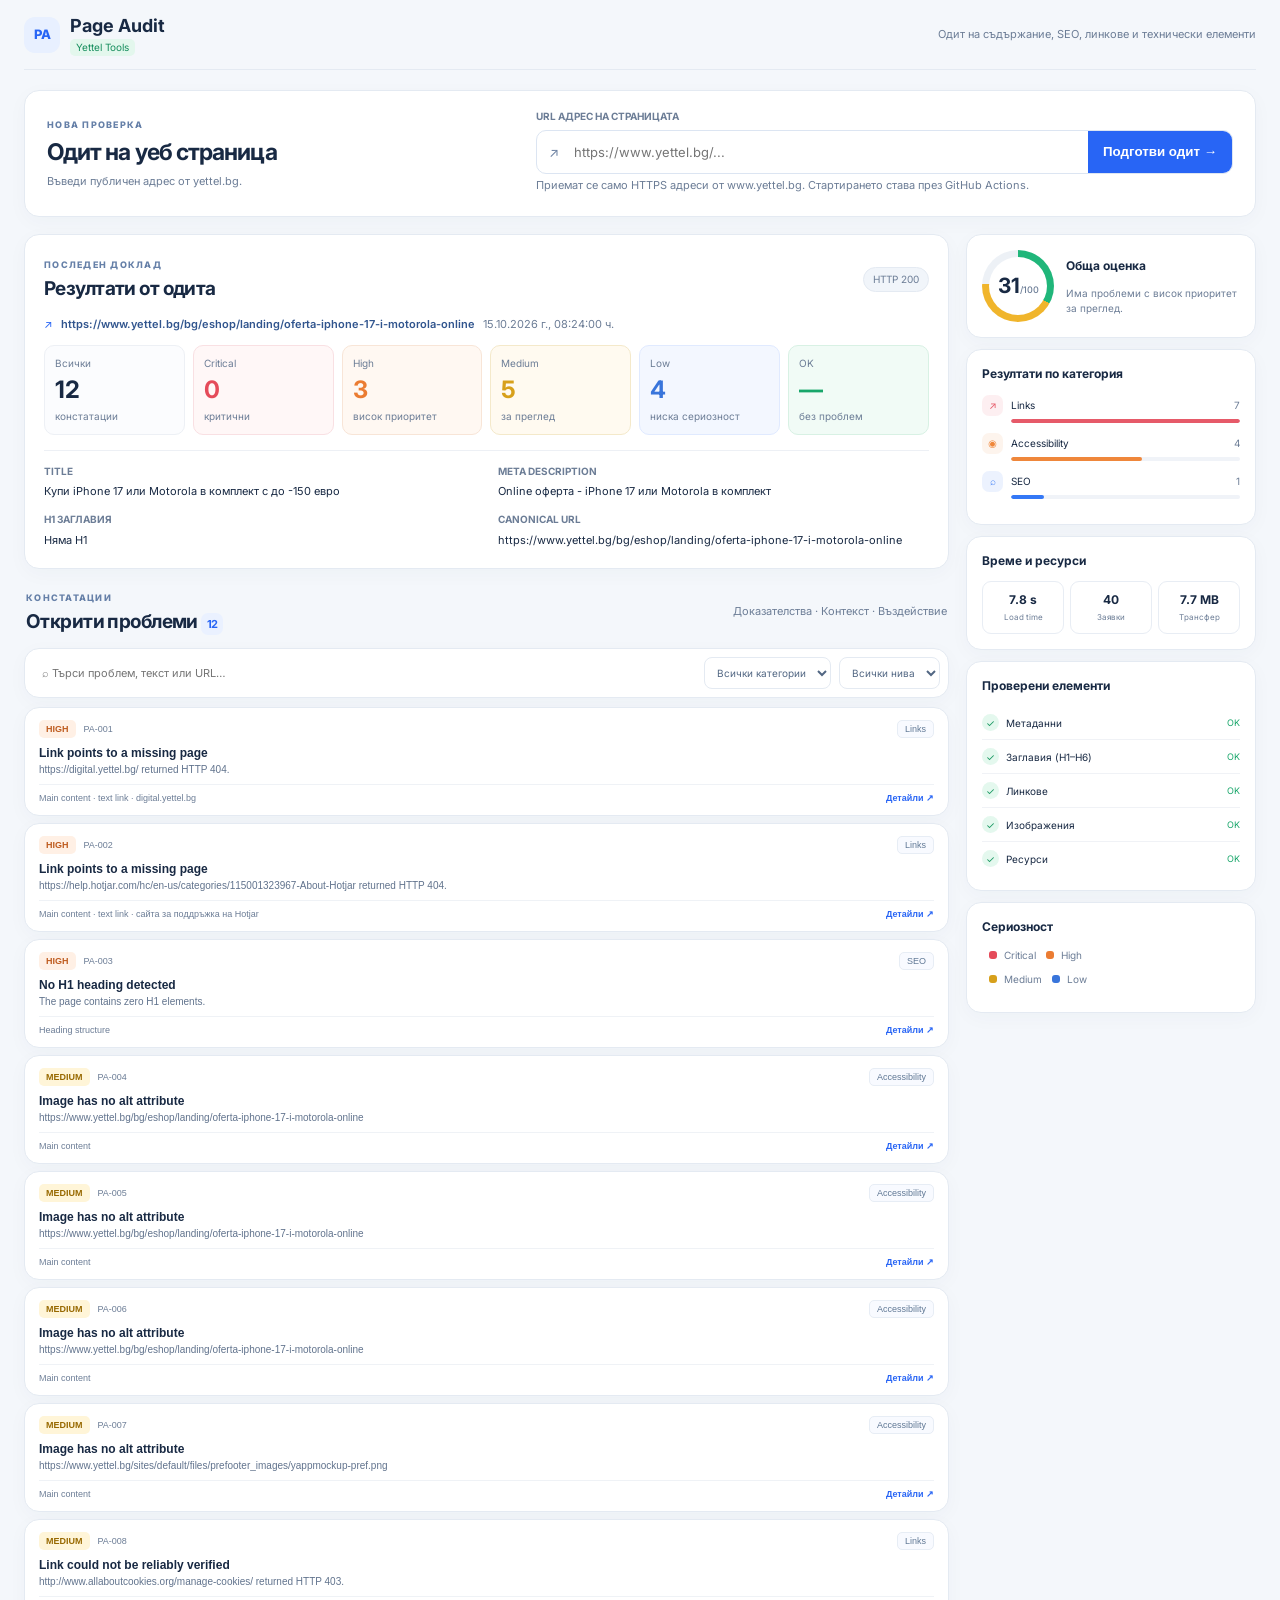
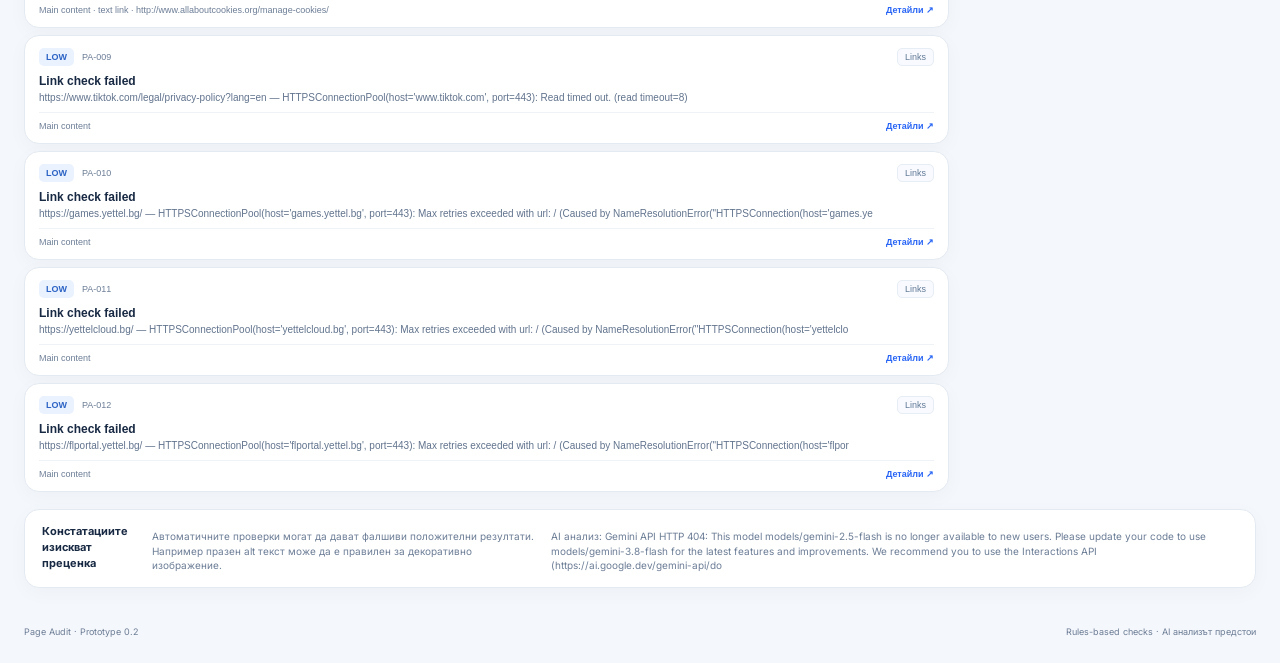
==== commit f095bc6a: "Add files via upload" ====
--- a/index.html
+++ b/index.html
@@ -1,3 +1 @@
-<!doctype html><html lang="en"><head><meta charset="utf-8"><meta name="viewport" content="width=device-width,initial-scale=1"><meta name="color-scheme" content="dark"><title>Page Audit</title><link rel="stylesheet" href="style.css"></head><body><div class="shell"><header class="topbar"><a class="brand" href="./"><span class="mark">PA</span><span>Page Audit<small>Website quality inspector</small></span></a><span class="status">● Report viewer</span></header><main><section class="intro"><p class="eyebrow">QUALITY ASSURANCE / YETTEL.BG</p><h1>Page audit</h1><p class="muted">Audit public pages on www.yettel.bg for content, SEO, accessibility and technical issues.</p>
-<form id="audit-form" class="audit-form panel"><label for="audit-url">Page URL</label><div class="audit-row"><input id="audit-url" type="url" placeholder="https://www.yettel.bg/..." required pattern="https://www\\.yettel\\.bg(/.*)?"><button type="submit">Prepare audit ↗</button></div><p id="form-message" class="form-message">Only URLs on https://www.yettel.bg are allowed. The form prepares the URL; the scan must be started in GitHub Actions.</p></form>
-<div class="url-line">Latest report: <a id="page-url" href="#" target="_blank" rel="noopener">Loading report…</a><span id="report-date" class="muted"></span></div></section><section class="metrics"><article><span>Total findings</span><strong id="total-count">—</strong><small>Detected items</small></article><article><span>Critical / high</span><strong id="high-count">—</strong><small>Review first</small></article><article><span>Categories</span><strong id="category-count">—</strong><small>Areas examined</small></article><article><span>Page load</span><strong id="load-time">—</strong><small id="request-count">Resource requests</small></article></section><section class="panel overview"><div class="panelhead"><div><p class="eyebrow">PAGE OVERVIEW</p><h2>Search signals</h2></div><span id="http-status" class="pill">HTTP —</span></div><div class="grid"><div><label>Title</label><p id="title-value">—</p></div><div><label>Meta description</label><p id="description-value">—</p></div><div><label>H1 headings</label><p id="h1-value">—</p></div><div><label>Canonical URL</label><p id="canonical-value">—</p></div></div></section><section><div class="sectionhead"><div><p class="eyebrow">AUDIT RESULTS</p><h2>Findings <span id="visible-count" class="bubble">0</span></h2></div><span class="muted">Evidence-led · No prescribed fixes</span></div><div class="filters panel"><label class="search">⌕ <input id="search" type="search" placeholder="Search findings, evidence, URL…"></label><select id="category-filter"><option value="">All categories</option></select><select id="severity-filter"><option value="">All severities</option><option>critical</option><option>high</option><option>medium</option><option>low</option></select></div><div id="findings" class="list"><div class="empty panel">Loading findings…</div></div></section><section class="panel note"><strong>Interpret findings in context</strong><p>Automated checks can produce false positives. Empty alt text can be correct for decorative imagery; repeated links or missing canonical tags may be intentional. Review evidence before treating a finding as a confirmed defect.</p><p id="report-notes"></p></section></main><footer><span>Page Audit · Prototype 0.1</span><span>Rules-based checks · AI module not yet connected</span></footer></div><dialog id="detail-dialog"><div class="panelhead"><label id="detail-category"></label><button id="close-dialog">×</button></div><h2 id="detail-title"></h2><div id="detail-severity"></div><div class="detail"><label>Evidence</label><pre id="detail-evidence"></pre></div><div class="detail"><label>Context</label><p id="detail-context"></p></div><div class="detail"><label>Potential impact</label><p id="detail-impact"></p></div><div class="meta"><span id="detail-confidence"></span><span id="detail-source"></span><span id="detail-id"></span></div></dialog><script src="app.js"></script></body></html>+<!doctype html><html lang="bg"><head><meta charset="utf-8"><meta name="viewport" content="width=device-width,initial-scale=1"><meta name="color-scheme" content="light"><title>Page Audit</title><link rel="stylesheet" href="style.css"></head><body><div class="shell"><header><a class="brand" href="./"><span class="logo">PA</span><span><b>Page Audit</b><small>Yettel Tools</small></span></a><span class="top-note">Одит на съдържание, SEO, линкове и технически елементи</span></header><main><section class="launch card"><div><label class="eyebrow">НОВА ПРОВЕРКА</label><h1>Одит на уеб страница</h1><p>Въведи публичен адрес от yettel.bg.</p></div><form id="audit-form"><label for="audit-url">URL адрес на страницата</label><div class="url-input"><span>↗</span><input id="audit-url" type="url" placeholder="https://www.yettel.bg/..." required><button>Подготви одит →</button></div><p id="form-message">Приемат се само HTTPS адреси от www.yettel.bg. Стартирането става през GitHub Actions.</p></form></section><div class="layout"><div><section class="card report"><div class="heading"><div><label class="eyebrow">ПОСЛЕДЕН ДОКЛАД</label><h2>Резултати от одита</h2></div><span id="http-status" class="pill">HTTP —</span></div><div class="page-url">↗ <a id="page-url" href="#" target="_blank" rel="noopener">Няма зареден доклад</a><span id="report-date"></span></div><div class="metrics"><article><span>Всички</span><b id="total-count">—</b><small>констатации</small></article><article class="critical"><span>Critical</span><b id="critical-count">—</b><small>критични</small></article><article class="high"><span>High</span><b id="high-only-count">—</b><small>висок приоритет</small></article><article class="medium"><span>Medium</span><b id="medium-count">—</b><small>за преглед</small></article><article class="low"><span>Low</span><b id="low-count">—</b><small>ниска сериозност</small></article><article class="ok"><span>OK</span><b id="ok-count">—</b><small>без проблем</small></article></div><div class="overview"><div><label>Title</label><p id="title-value">—</p></div><div><label>Meta description</label><p id="description-value">—</p></div><div><label>H1 заглавия</label><p id="h1-value">—</p></div><div><label>Canonical URL</label><p id="canonical-value">—</p></div></div></section><section class="results"><div class="heading"><div><label class="eyebrow">КОНСТАТАЦИИ</label><h2>Открити проблеми <span id="visible-count" class="bubble">0</span></h2></div><span class="subtle">Доказателства · Контекст · Въздействие</span></div><div class="filters card"><input id="search" type="search" placeholder="⌕ Търси проблем, текст или URL…"><select id="category-filter"><option value="">Всички категории</option></select><select id="severity-filter"><option value="">Всички нива</option><option>critical</option><option>high</option><option>medium</option><option>low</option></select></div><div id="findings" class="finding-list"><div class="empty card">Зареждане на резултатите…</div></div></section></div><aside><section class="side-card score"><div class="ring"><b id="score-value">—<small>/100</small></b></div><div><h3>Обща оценка</h3><p id="score-description">Оценката ще се появи след първия одит.</p></div></section><section class="side-card"><h3>Резултати по категория</h3><div id="category-summary"><p class="subtle">Няма данни за показване.</p></div></section><section class="side-card"><h3>Време и ресурси</h3><div class="resources"><div><b id="load-time">—</b><small>Load time</small></div><div><b id="request-count">—</b><small>Заявки</small></div><div><b id="resource-size">—</b><small>Трансфер</small></div></div></section><section class="side-card"><h3>Проверени елементи</h3><div id="checklist"><p class="subtle">Изчаква резултати.</p></div></section><section class="side-card legend"><h3>Сериозност</h3><p><i class="dot red"></i> Critical <i class="dot orange"></i> High</p><p><i class="dot yellow"></i> Medium <i class="dot blue"></i> Low</p></section></aside></div><section class="notice card"><b>Констатациите изискват преценка</b><p>Автоматичните проверки могат да дават фалшиви положителни резултати. Например празен alt текст може да е правилен за декоративно изображение.</p><p id="report-notes"></p></section></main><footer><span>Page Audit · Prototype 0.2</span><span>Rules-based checks · AI анализът предстои</span></footer></div><dialog id="detail-dialog"><div class="heading"><label id="detail-category"></label><button id="close-dialog">×</button></div><h2 id="detail-title"></h2><div id="detail-severity"></div><section><label>Доказателства</label><pre id="detail-evidence"></pre></section><section><label>Контекст</label><p id="detail-context"></p></section><section><label>Потенциално въздействие</label><p id="detail-impact"></p></section><div class="dialog-meta"><span id="detail-confidence"></span><span id="detail-source"></span><span id="detail-id"></span></div></dialog><script src="app.js"></script></body></html>
--- a/style.css
+++ b/style.css
@@ -1,2 +1 @@
-:root{color-scheme:dark;--bg:#0b0c10;--panel:#151821;--border:#2b303c;--text:#f3f5f8;--muted:#9da5b5;--accent:#c3f65c}*{box-sizing:border-box}body{margin:0;background:radial-gradient(ellipse at 15% 0%,#20232d,transparent 40%),var(--bg);color:var(--text);font:15px/1.55 Inter,system-ui,sans-serif}.shell{max-width:1200px;margin:auto;padding:0 26px}.topbar{height:78px;border-bottom:1px solid var(--border);display:flex;align-items:center;justify-content:space-between}.brand{display:flex;align-items:center;gap:12px;text-decoration:none;font-weight:750}.mark{display:grid;place-items:center;width:39px;height:39px;border-radius:12px;background:var(--accent);color:#15190d;font-weight:900}.brand small{display:block;color:var(--muted);font-size:11px;font-weight:400}.status{font-size:11px;color:var(--muted)}main{padding:42px 0 24px}.eyebrow{font-size:10px;letter-spacing:.16em;color:var(--accent);font-weight:800;margin:0 0 7px}.intro h1{font-size:clamp(30px,4vw,43px);letter-spacing:-.05em;line-height:1.1;margin:0}.muted{color:var(--muted);font-size:12px}.url-line{display:flex;gap:10px;align-items:center;flex-wrap:wrap;margin:20px 0 28px;font-size:13px}.url-line a{color:#e0e5f2;overflow-wrap:anywhere;text-decoration:none}.metrics{display:grid;grid-template-columns:repeat(4,1fr);gap:12px;margin-bottom:15px}.metrics article,.panel{background:linear-gradient(145deg,#171a22,#111319);border:1px solid var(--border);border-radius:14px}.metrics article{padding:18px}.metrics span,.metrics small{display:block;color:var(--muted);font-size:12px}.metrics strong{display:block;font-size:30px;margin:7px 0;letter-spacing:-.04em}.overview{padding:22px;margin-bottom:35px}.panelhead,.sectionhead{display:flex;justify-content:space-between;align-items:center;gap:14px}.panelhead h2,.sectionhead h2{margin:0;font-size:21px;letter-spacing:-.03em}.pill,.bubble{border:1px solid var(--border);border-radius:30px;padding:5px 10px;color:var(--muted);font-size:11px}.grid{display:grid;grid-template-columns:1fr 1.2fr;gap:20px 30px;margin-top:22px}.grid p{font-size:13px;overflow-wrap:anywhere;margin:5px 0 0}label{display:block;color:var(--muted);font-size:11px;text-transform:uppercase;letter-spacing:.07em}.sectionhead{margin-bottom:15px}.bubble{display:inline-block;padding:2px 8px}.filters{padding:10px;display:flex;gap:10px;margin-bottom:12px}.search{display:flex;align-items:center;gap:10px;flex:1;padding:0 10px;font-size:22px}.search input{background:transparent;border:0;outline:0;color:var(--text);width:100%;font:inherit;font-size:13px}.filters select{background:#1b1e27;color:var(--text);border:1px solid var(--border);border-radius:9px;padding:10px;max-width:190px}.list{display:grid;gap:10px}.finding{width:100%;text-align:left;color:inherit;padding:17px 19px;cursor:pointer}.finding:hover{border-color:#5a6275}.tags{display:flex;gap:9px;align-items:center;color:var(--muted);font-size:10px}.category{margin-left:auto;border:1px solid var(--border);border-radius:6px;padding:3px 7px}.sev{display:inline-block;border-radius:5px;padding:4px 8px;background:#282c36;color:#d7dbe5;font-size:10px;font-weight:800;text-transform:uppercase}.sev-critical{background:#49242a;color:#ff969d}.sev-high{background:#4a3521;color:#ffc47f}.sev-medium{background:#252f4a;color:#c4ceff}.sev-low{background:#292c34;color:#b3bac8}.finding>strong{display:block;font-size:15px;margin:10px 0 5px}.finding>p{font-size:12px;color:#bbc1cf;overflow-wrap:anywhere;margin:0}.context{border-top:1px solid #282b35;padding-top:10px;margin-top:13px;display:flex;justify-content:space-between;gap:14px;color:var(--muted);font-size:11px}.context b{color:var(--accent);white-space:nowrap}.empty{padding:28px;text-align:center;color:var(--muted)}.note{padding:18px;margin-top:25px}.note strong{font-size:12px}.note p{font-size:11px;color:var(--muted);margin:6px 0 0}footer{border-top:1px solid var(--border);padding:22px 0 30px;display:flex;justify-content:space-between;color:var(--muted);font-size:10px}dialog{width:min(620px,calc(100% - 28px));max-height:85vh;overflow:auto;background:#171a22;color:var(--text);border:1px solid #3b4050;border-radius:16px;padding:24px}dialog::backdrop{background:#05060acc;backdrop-filter:blur(4px)}dialog button{background:#252a35;color:var(--text);border:1px solid var(--border);border-radius:8px;font-size:20px;cursor:pointer}dialog h2{font-size:23px;line-height:1.25;margin:17px 0 12px}.detail{margin-top:22px}.detail p{font-size:13px;color:#c8cdd8}.detail pre{white-space:pre-wrap;overflow-wrap:anywhere;background:#0e1015;border:1px solid var(--border);border-radius:8px;padding:12px;font-size:12px;color:#d7dced}.meta{display:flex;gap:12px;flex-wrap:wrap;border-top:1px solid var(--border);padding-top:14px;margin-top:23px;color:var(--muted);font-size:10px}@media(max-width:700px){.shell{padding:0 15px}.metrics{grid-template-columns:repeat(2,1fr)}.metrics article{padding:14px}.metrics strong{font-size:26px}.grid{grid-template-columns:1fr;gap:15px}.filters{flex-wrap:wrap}.search{flex-basis:100%;padding:8px}.filters select{flex:1;max-width:none}.sectionhead{align-items:flex-start;flex-direction:column;gap:5px}.context,footer{flex-direction:column}footer{gap:6px}}
-.audit-form{padding:17px 18px;margin:20px 0 15px;max-width:850px}.audit-form label{display:block;color:var(--muted);font-size:11px;text-transform:uppercase;letter-spacing:.07em;margin-bottom:8px}.audit-row{display:flex;gap:10px}.audit-row input{flex:1;min-width:0;background:#0f1117;border:1px solid var(--border);border-radius:9px;padding:12px;color:var(--text);font:inherit;font-size:13px}.audit-row button{background:var(--accent);color:#15190d;border:0;border-radius:9px;padding:0 16px;font-weight:800;cursor:pointer;white-space:nowrap}.form-message{font-size:11px;color:var(--muted);margin:10px 0 0}@media(max-width:600px){.audit-row{flex-direction:column}.audit-row button{padding:12px}}
+@import url('https://fonts.googleapis.com/css2?family=Inter:wght@400;500;600;700;800&display=swap');:root{color-scheme:light;--bg:#f4f7fb;--text:#182943;--muted:#6c7d96;--border:#e4eaf2;--blue:#2865f5;--green:#18a66a;--red:#e54b5a;--orange:#eb7c32;--yellow:#d7a01b;--purple:#8664db}*{box-sizing:border-box}body{margin:0;background:var(--bg);color:var(--text);font:13px/1.45 Inter,system-ui,sans-serif}.shell{max-width:1550px;margin:auto;padding:0 24px}header{height:70px;border-bottom:1px solid var(--border);display:flex;align-items:center;justify-content:space-between;gap:20px}.brand{display:flex;align-items:center;gap:10px;text-decoration:none;color:inherit}.logo{width:36px;height:36px;border-radius:11px;background:#e8f0ff;color:var(--blue);display:grid;place-items:center;font-weight:800}.brand b{font-size:18px}.brand small{display:block;color:#168e5d;background:#e3f7ed;border-radius:5px;padding:1px 6px;font-size:10px;width:max-content}.top-note,.subtle{font-size:11px;color:var(--muted)}main{padding:20px 0}.card,.side-card{background:white;border:1px solid var(--border);border-radius:15px;box-shadow:0 5px 20px #1e426d08}.launch{display:grid;grid-template-columns:.8fr 1.2fr;gap:24px;align-items:center;padding:18px 22px;margin-bottom:17px}.eyebrow{font-size:9px;font-weight:800;letter-spacing:.14em;color:#6680a8}.launch h1{font-size:23px;letter-spacing:-.04em;margin:4px 0}.launch p{color:var(--muted);font-size:11px;margin:4px 0}.launch form>label,.overview label,dialog section label{display:block;font-size:10px;font-weight:700;color:var(--muted);text-transform:uppercase;margin-bottom:6px}.url-input{display:flex;align-items:center;border:1px solid #dce5f2;border-radius:10px;overflow:hidden}.url-input>span{padding:0 12px;color:#6e83a3}.url-input input{flex:1;min-width:0;border:0;outline:0;padding:12px 3px;font:inherit}.url-input button{align-self:stretch;background:var(--blue);color:#fff;border:0;padding:0 15px;font-weight:700;cursor:pointer}.layout{display:grid;grid-template-columns:minmax(0,1fr) 290px;gap:17px}.layout>div{min-width:0}.report{padding:19px;margin-bottom:18px}.heading{display:flex;justify-content:space-between;align-items:center;gap:12px}.heading h2{font-size:19px;letter-spacing:-.03em;margin:2px 0}.pill{font-size:10px;color:var(--muted);background:#f1f5fa;border:1px solid var(--border);border-radius:20px;padding:4px 9px}.page-url{display:flex;gap:8px;align-items:center;flex-wrap:wrap;margin:12px 0;color:var(--blue);font-size:11px}.page-url a{color:#31558e;text-decoration:none;overflow-wrap:anywhere;font-weight:600}.page-url span{color:var(--muted)}.metrics{display:grid;grid-template-columns:repeat(6,minmax(0,1fr));gap:8px}.metrics article{padding:10px;border:1px solid #edf0f5;background:#fbfcfe;border-radius:10px;min-width:0}.metrics span,.metrics small{display:block;color:var(--muted);font-size:10px}.metrics b{display:block;font-size:24px;line-height:1.3;margin:4px 0}.critical{background:#fff7f7!important;border-color:#f9e0e3!important}.critical b{color:var(--red)}.high{background:#fff8f2!important;border-color:#f8e5d7!important}.high b{color:var(--orange)}.medium{background:#fffaf0!important;border-color:#f4e9ca!important}.medium b{color:var(--yellow)}.low{background:#f3f7ff!important;border-color:#e0eaff!important}.low b{color:#3975db}.ok{background:#f1fbf6!important;border-color:#d8f1e4!important}.ok b{color:var(--green)}.overview{display:grid;grid-template-columns:1fr 1fr;gap:12px 22px;border-top:1px solid #edf0f5;margin-top:15px;padding-top:13px}.overview p{margin:0;font-size:11px;overflow-wrap:anywhere}.results>.heading{margin:0 2px 11px}.bubble{display:inline-grid;place-items:center;min-width:22px;height:22px;border-radius:7px;background:#eaf1ff;color:var(--blue);font-size:11px}.filters{display:flex;gap:8px;padding:8px;margin-bottom:9px}.filters input{flex:1;min-width:80px;border:0;outline:0;padding:7px 9px;font:inherit;font-size:11px}.filters select{border:1px solid var(--border);border-radius:8px;background:white;color:#526783;padding:8px;font:inherit;font-size:10px;max-width:145px}.finding-list{display:grid;gap:7px}.finding{width:100%;text-align:left;padding:12px 14px;cursor:pointer;color:inherit}.finding:hover{border-color:#b8cdf5;box-shadow:0 4px 14px #2c5cbe12}.finding-top{display:flex;align-items:center;gap:8px;flex-wrap:wrap}.severity,.sev{display:inline-flex;border-radius:5px;padding:4px 7px;font-size:9px;font-weight:800;text-transform:uppercase}.severity-critical,.sev-critical{background:#ffeaec;color:#c52c3c}.severity-high,.sev-high{background:#fff0e5;color:#bf5c20}.severity-medium,.sev-medium{background:#fff5d8;color:#986900}.severity-low,.sev-low{background:#eaf2ff;color:#2d64c5}.finding-id{font-size:9px;color:var(--muted)}.category-tag{margin-left:auto;padding:3px 7px;border:1px solid #e7edf5;background:#f8faff;border-radius:5px;color:#607895;font-size:9px}.finding-title{display:block;font-size:12px;font-weight:700;margin:8px 0 4px}.finding-evidence{display:block;color:#61738d;font-size:10px;overflow-wrap:anywhere}.finding-bottom{display:flex;justify-content:space-between;gap:12px;border-top:1px solid #eff2f6;margin-top:9px;padding-top:8px;color:var(--muted);font-size:9px}.view-detail{color:var(--blue);white-space:nowrap;font-weight:700}aside{display:grid;gap:11px;align-content:start}.side-card{padding:15px}.side-card h3{font-size:12px;margin:0 0 12px}.score{display:flex;gap:12px;align-items:center}.ring{width:72px;height:72px;border-radius:50%;background:conic-gradient(#20b67a 0 33%,#f0b52c 33% 76%,#edf1f6 76%);display:grid;place-items:center;position:relative;flex:none}.ring:before{content:"";position:absolute;inset:7px;background:white;border-radius:50%}.ring b{position:relative;font-size:21px}.ring small{font-size:9px;color:var(--muted);font-weight:500}.score p{font-size:10px;color:var(--muted);margin:0}.category-row{display:grid;grid-template-columns:22px 1fr 20px;gap:7px;align-items:center;margin:10px 0;font-size:10px}.cat-icon{width:21px;height:21px;border-radius:7px;display:grid;place-items:center}.cat-count{text-align:right;color:var(--muted)}.cat-track{grid-column:2/4;height:4px;background:#f0f3f8;border-radius:10px;overflow:hidden;margin-top:-4px}.cat-fill{height:100%;border-radius:10px}.resources{display:grid;grid-template-columns:repeat(3,1fr);gap:6px}.resources div{text-align:center;padding:9px 4px;border:1px solid #e8edf4;border-radius:9px;min-width:0}.resources b,.resources small{display:block}.resources b{font-size:12px;overflow-wrap:anywhere}.resources small{font-size:8px;color:var(--muted);margin-top:4px}.check-row{display:flex;align-items:center;gap:7px;padding:8px 0;border-bottom:1px solid #f0f2f6;font-size:10px}.check-row:last-child{border:0}.check-icon{width:17px;height:17px;border-radius:50%;display:grid;place-items:center;background:#e4f8ee;color:#15965e}.check-icon.warn{background:#fff2d4;color:#a97100}.check-status{margin-left:auto;color:var(--green);font-size:9px}.check-status.warn{color:#ad7700}.legend p{font-size:10px;color:var(--muted)}.dot{display:inline-block;width:8px;height:8px;border-radius:3px;margin:0 4px 0 7px}.red{background:var(--red)}.orange{background:var(--orange)}.yellow{background:var(--yellow)}.blue{background:#3975db}.notice{display:flex;gap:12px;padding:14px 17px;margin-top:17px}.notice b{font-size:11px}.notice p{font-size:10px;color:var(--muted);margin:5px 0 0}footer{display:flex;justify-content:space-between;padding:17px 0 25px;color:var(--muted);font-size:9px}dialog{width:min(580px,calc(100% - 24px));max-height:85vh;overflow:auto;border:1px solid var(--border);border-radius:16px;background:#fff;color:var(--text);padding:22px;box-shadow:0 24px 90px #19355a30}dialog::backdrop{background:#19314c55;backdrop-filter:blur(3px)}dialog button{border:0;border-radius:8px;background:#f1f4f9;color:#536783;font-size:20px;cursor:pointer}dialog h2{font-size:21px;line-height:1.3}dialog section{margin-top:20px}dialog section p{font-size:12px;color:#5f718b}dialog pre{white-space:pre-wrap;overflow-wrap:anywhere;background:#f7f9fc;border:1px solid var(--border);border-radius:8px;padding:12px;font:11px/1.6 ui-monospace,monospace}.dialog-meta{display:flex;gap:12px;flex-wrap:wrap;border-top:1px solid var(--border);padding-top:12px;margin-top:20px;color:var(--muted);font-size:9px}.empty{text-align:center;padding:25px;color:var(--muted)}@media(max-width:1000px){.layout{grid-template-columns:minmax(0,1fr) 260px}.metrics{grid-template-columns:repeat(3,1fr)}.launch{grid-template-columns:1fr;gap:12px}}@media(max-width:740px){.shell{padding:0 12px}.top-note{display:none}.layout{grid-template-columns:1fr}.side-column,aside{grid-template-columns:repeat(2,minmax(0,1fr))}.score{grid-column:1/-1}.metrics{grid-template-columns:repeat(3,1fr)}.filters{flex-wrap:wrap}.filters input{flex-basis:100%}.filters select{flex:1;max-width:none}.overview{grid-template-columns:1fr}.finding-bottom,footer{flex-direction:column}.launch{padding:15px}.url-input{flex-wrap:wrap}.url-input button{padding:12px;flex:1}}@media(max-width:440px){aside{grid-template-columns:1fr}.metrics{grid-template-columns:repeat(2,1fr)}}
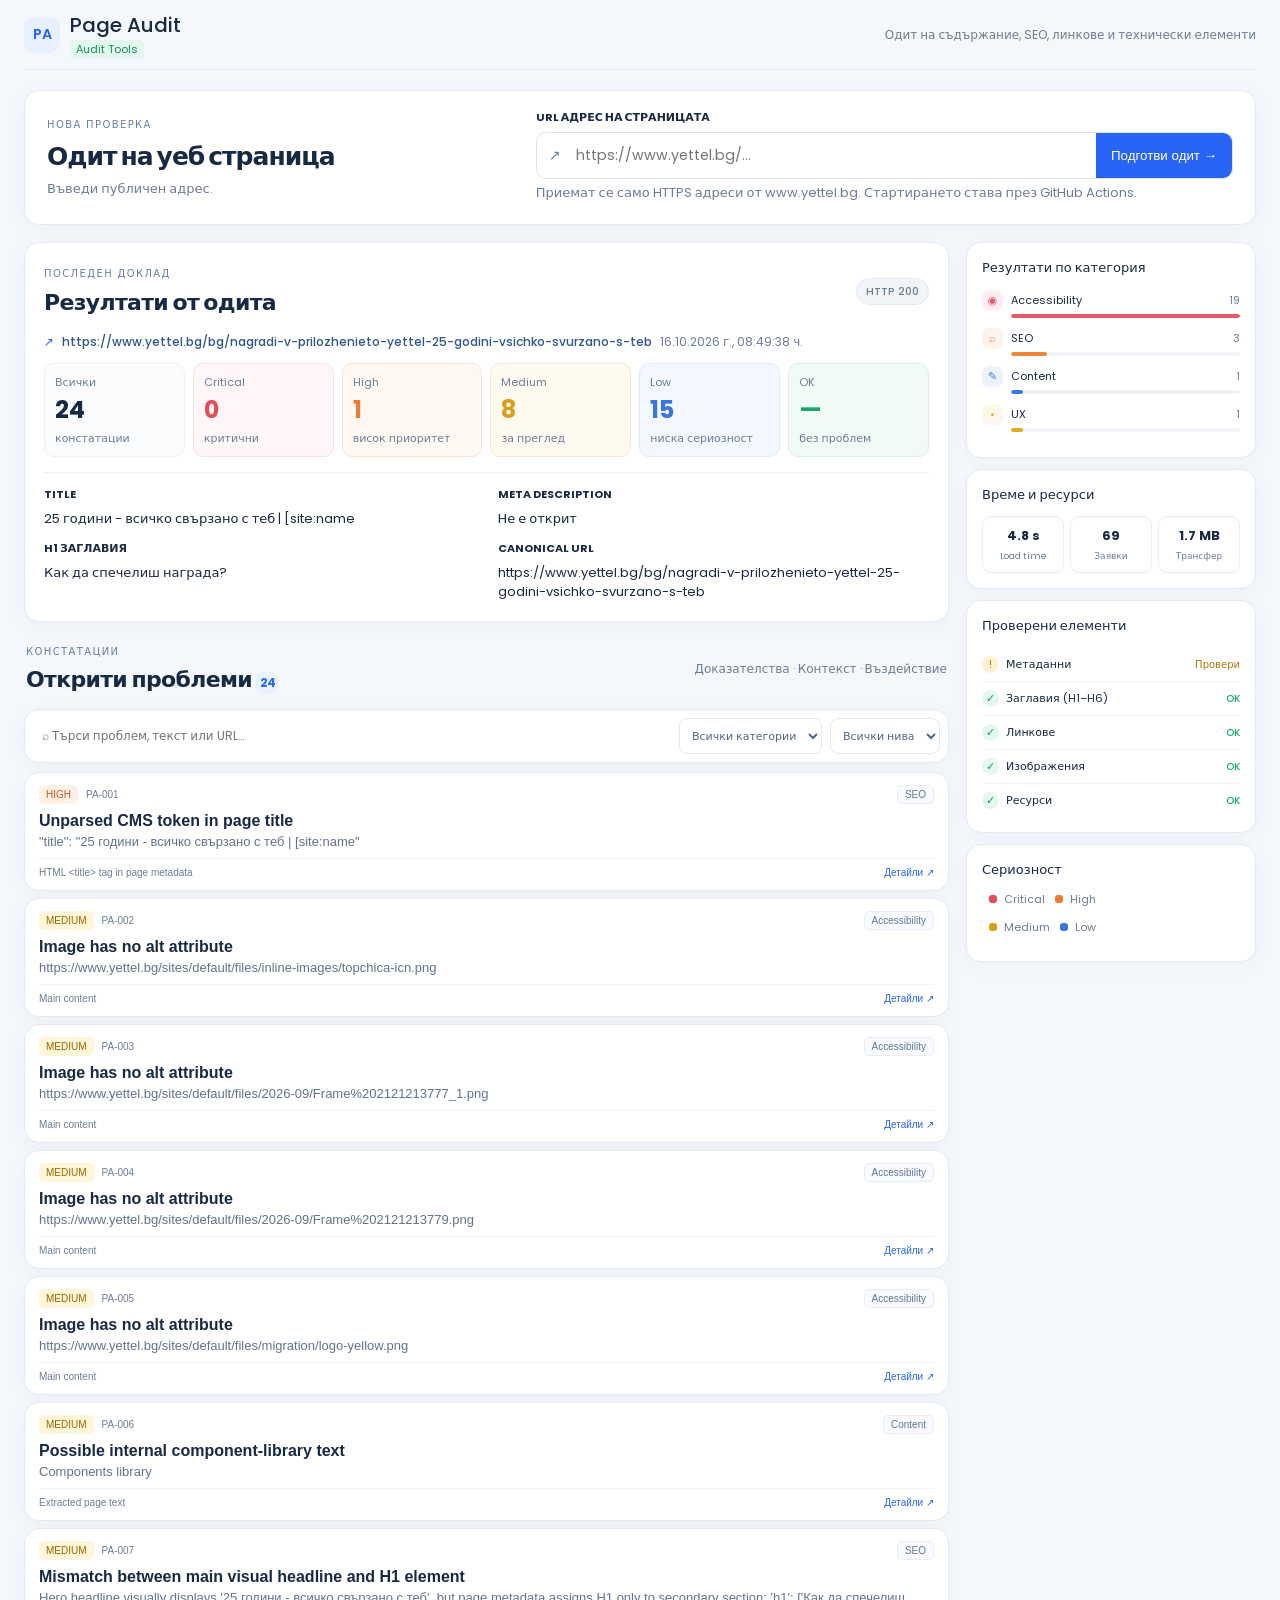
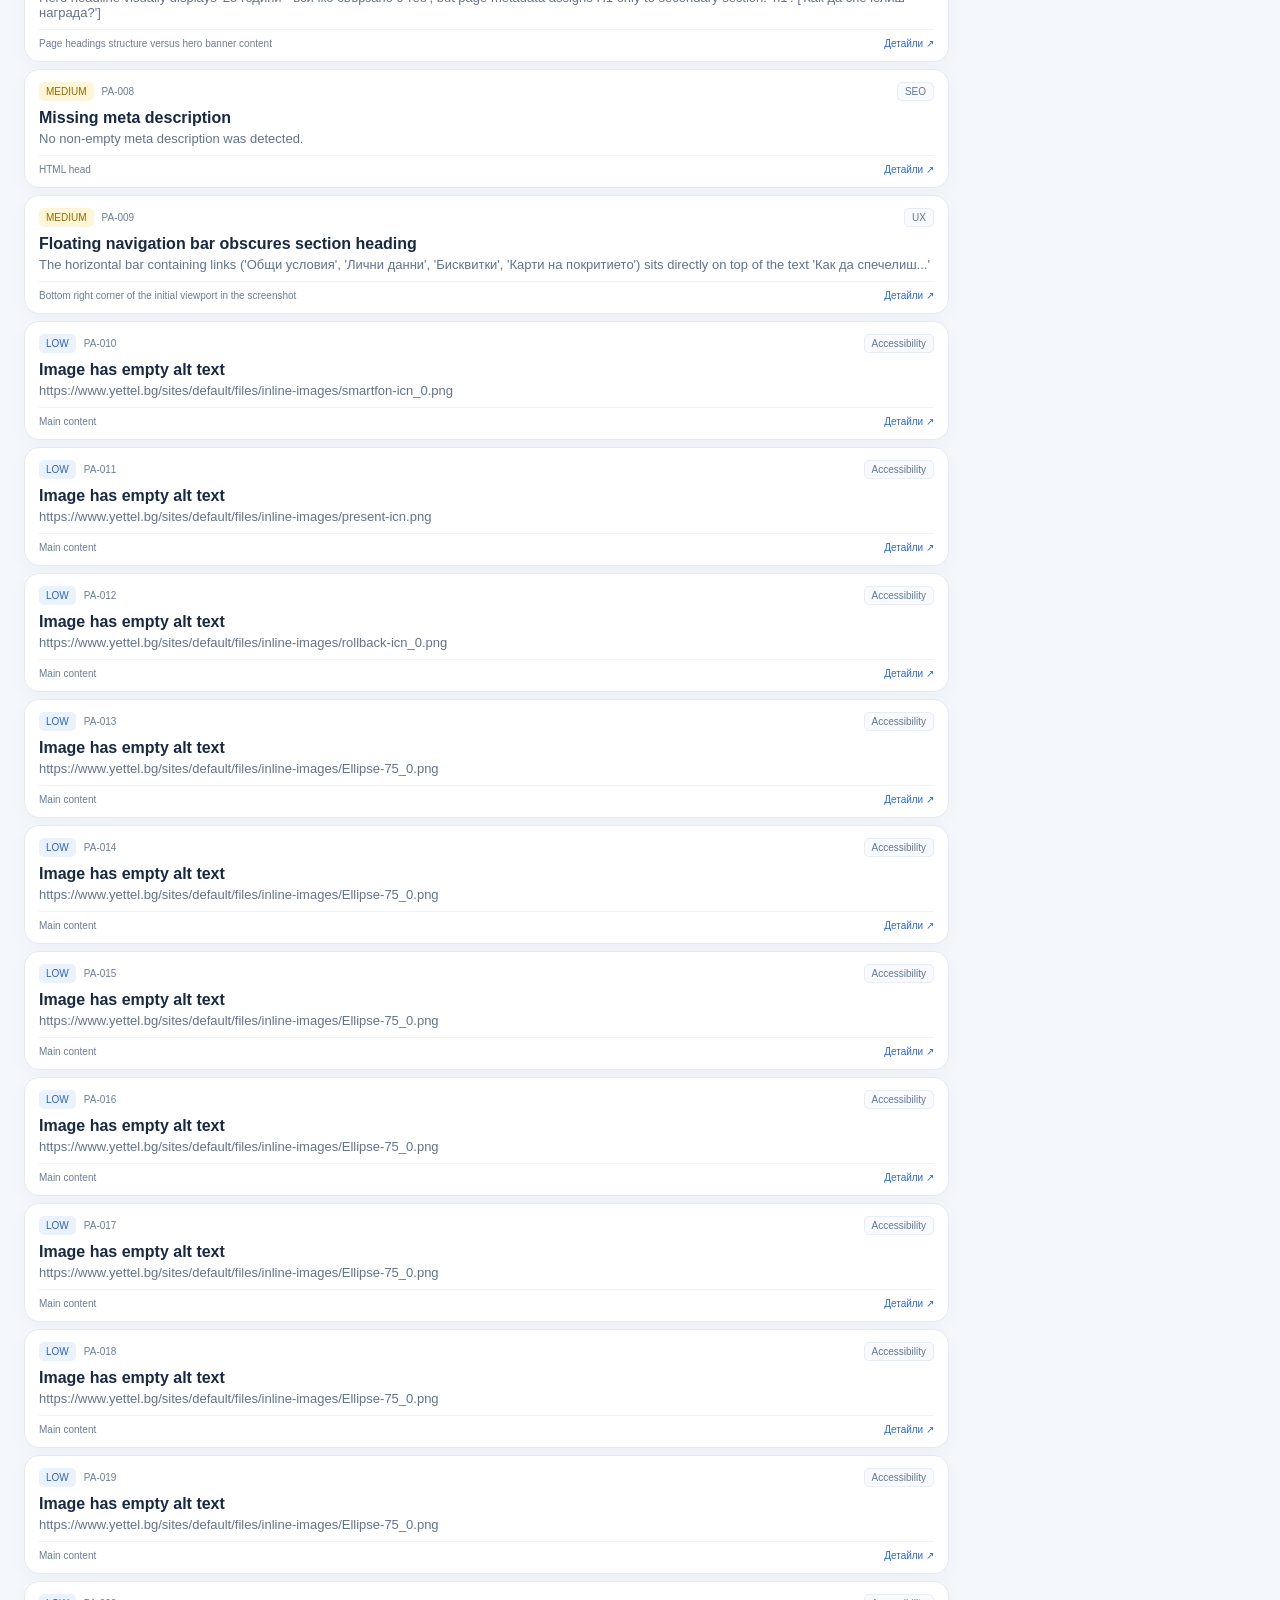
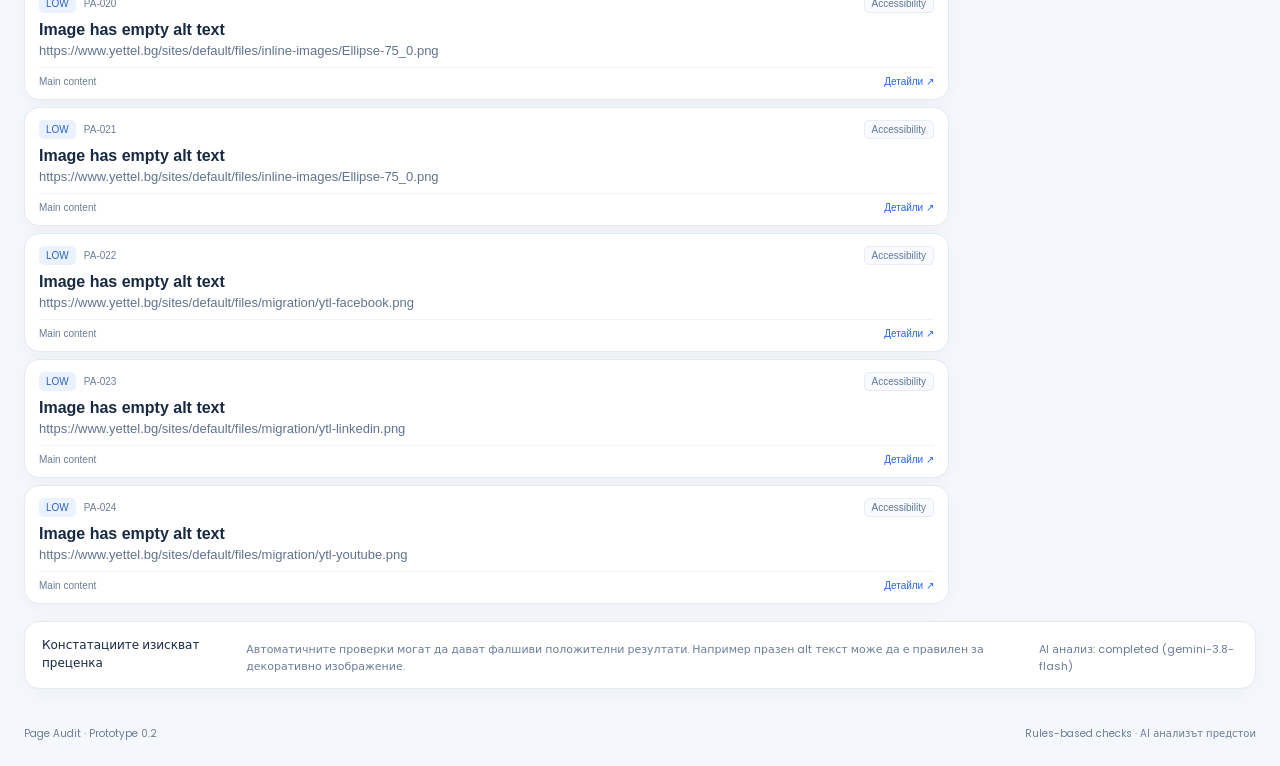
==== commit 10cce90e: "Change brand name and update public address prompt Updated the brand name from 'Yettel Tools' to 'Pa" ====
--- a/index.html
+++ b/index.html
@@ -1 +1 @@
-<!doctype html><html lang="bg"><head><meta charset="utf-8"><meta name="viewport" content="width=device-width,initial-scale=1"><meta name="color-scheme" content="light"><title>Page Audit</title><link rel="stylesheet" href="style.css"></head><body><div class="shell"><header><a class="brand" href="./"><span class="logo">PA</span><span><b>Page Audit</b><small>Yettel Tools</small></span></a><span class="top-note">Одит на съдържание, SEO, линкове и технически елементи</span></header><main><section class="launch card"><div><label class="eyebrow">НОВА ПРОВЕРКА</label><h1>Одит на уеб страница</h1><p>Въведи публичен адрес от yettel.bg.</p></div><form id="audit-form"><label for="audit-url">URL адрес на страницата</label><div class="url-input"><span>↗</span><input id="audit-url" type="url" placeholder="https://www.yettel.bg/..." required><button>Подготви одит →</button></div><p id="form-message">Приемат се само HTTPS адреси от www.yettel.bg. Стартирането става през GitHub Actions.</p></form></section><div class="layout"><div><section class="card report"><div class="heading"><div><label class="eyebrow">ПОСЛЕДЕН ДОКЛАД</label><h2>Резултати от одита</h2></div><span id="http-status" class="pill">HTTP —</span></div><div class="page-url">↗ <a id="page-url" href="#" target="_blank" rel="noopener">Няма зареден доклад</a><span id="report-date"></span></div><div class="metrics"><article><span>Всички</span><b id="total-count">—</b><small>констатации</small></article><article class="critical"><span>Critical</span><b id="critical-count">—</b><small>критични</small></article><article class="high"><span>High</span><b id="high-only-count">—</b><small>висок приоритет</small></article><article class="medium"><span>Medium</span><b id="medium-count">—</b><small>за преглед</small></article><article class="low"><span>Low</span><b id="low-count">—</b><small>ниска сериозност</small></article><article class="ok"><span>OK</span><b id="ok-count">—</b><small>без проблем</small></article></div><div class="overview"><div><label>Title</label><p id="title-value">—</p></div><div><label>Meta description</label><p id="description-value">—</p></div><div><label>H1 заглавия</label><p id="h1-value">—</p></div><div><label>Canonical URL</label><p id="canonical-value">—</p></div></div></section><section class="results"><div class="heading"><div><label class="eyebrow">КОНСТАТАЦИИ</label><h2>Открити проблеми <span id="visible-count" class="bubble">0</span></h2></div><span class="subtle">Доказателства · Контекст · Въздействие</span></div><div class="filters card"><input id="search" type="search" placeholder="⌕ Търси проблем, текст или URL…"><select id="category-filter"><option value="">Всички категории</option></select><select id="severity-filter"><option value="">Всички нива</option><option>critical</option><option>high</option><option>medium</option><option>low</option></select></div><div id="findings" class="finding-list"><div class="empty card">Зареждане на резултатите…</div></div></section></div><aside><section class="side-card score"><div class="ring"><b id="score-value">—<small>/100</small></b></div><div><h3>Обща оценка</h3><p id="score-description">Оценката ще се появи след първия одит.</p></div></section><section class="side-card"><h3>Резултати по категория</h3><div id="category-summary"><p class="subtle">Няма данни за показване.</p></div></section><section class="side-card"><h3>Време и ресурси</h3><div class="resources"><div><b id="load-time">—</b><small>Load time</small></div><div><b id="request-count">—</b><small>Заявки</small></div><div><b id="resource-size">—</b><small>Трансфер</small></div></div></section><section class="side-card"><h3>Проверени елементи</h3><div id="checklist"><p class="subtle">Изчаква резултати.</p></div></section><section class="side-card legend"><h3>Сериозност</h3><p><i class="dot red"></i> Critical <i class="dot orange"></i> High</p><p><i class="dot yellow"></i> Medium <i class="dot blue"></i> Low</p></section></aside></div><section class="notice card"><b>Констатациите изискват преценка</b><p>Автоматичните проверки могат да дават фалшиви положителни резултати. Например празен alt текст може да е правилен за декоративно изображение.</p><p id="report-notes"></p></section></main><footer><span>Page Audit · Prototype 0.2</span><span>Rules-based checks · AI анализът предстои</span></footer></div><dialog id="detail-dialog"><div class="heading"><label id="detail-category"></label><button id="close-dialog">×</button></div><h2 id="detail-title"></h2><div id="detail-severity"></div><section><label>Доказателства</label><pre id="detail-evidence"></pre></section><section><label>Контекст</label><p id="detail-context"></p></section><section><label>Потенциално въздействие</label><p id="detail-impact"></p></section><div class="dialog-meta"><span id="detail-confidence"></span><span id="detail-source"></span><span id="detail-id"></span></div></dialog><script src="app.js"></script></body></html>+<!doctype html><html lang="bg"><head><meta charset="utf-8"><meta name="viewport" content="width=device-width,initial-scale=1"><meta name="color-scheme" content="light"><title>Page Audit</title><link rel="stylesheet" href="style.css"></head><body><div class="shell"><header><a class="brand" href="./"><span class="logo">PA</span><span><b>Page Audit</b><small>Audit Tools</small></span></a><span class="top-note">Одит на съдържание, SEO, линкове и технически елементи</span></header><main><section class="launch card"><div><label class="eyebrow">НОВА ПРОВЕРКА</label><h1>Одит на уеб страница</h1><p>Въведи публичен адрес.</p></div><form id="audit-form"><label for="audit-url">URL адрес на страницата</label><div class="url-input"><span>↗</span><input id="audit-url" type="url" placeholder="https://www.yettel.bg/..." required><button>Подготви одит →</button></div><p id="form-message">Приемат се само HTTPS адреси от www.yettel.bg. Стартирането става през GitHub Actions.</p></form></section><div class="layout"><div><section class="card report"><div class="heading"><div><label class="eyebrow">ПОСЛЕДЕН ДОКЛАД</label><h2>Резултати от одита</h2></div><span id="http-status" class="pill">HTTP —</span></div><div class="page-url">↗ <a id="page-url" href="#" target="_blank" rel="noopener">Няма зареден доклад</a><span id="report-date"></span></div><div class="metrics"><article><span>Всички</span><b id="total-count">—</b><small>констатации</small></article><article class="critical"><span>Critical</span><b id="critical-count">—</b><small>критични</small></article><article class="high"><span>High</span><b id="high-only-count">—</b><small>висок приоритет</small></article><article class="medium"><span>Medium</span><b id="medium-count">—</b><small>за преглед</small></article><article class="low"><span>Low</span><b id="low-count">—</b><small>ниска сериозност</small></article><article class="ok"><span>OK</span><b id="ok-count">—</b><small>без проблем</small></article></div><div class="overview"><div><label>Title</label><p id="title-value">—</p></div><div><label>Meta description</label><p id="description-value">—</p></div><div><label>H1 заглавия</label><p id="h1-value">—</p></div><div><label>Canonical URL</label><p id="canonical-value">—</p></div></div></section><section class="results"><div class="heading"><div><label class="eyebrow">КОНСТАТАЦИИ</label><h2>Открити проблеми <span id="visible-count" class="bubble">0</span></h2></div><span class="subtle">Доказателства · Контекст · Въздействие</span></div><div class="filters card"><input id="search" type="search" placeholder="⌕ Търси проблем, текст или URL…"><select id="category-filter"><option value="">Всички категории</option></select><select id="severity-filter"><option value="">Всички нива</option><option>critical</option><option>high</option><option>medium</option><option>low</option></select></div><div id="findings" class="finding-list"><div class="empty card">Зареждане на резултатите…</div></div></section></div><aside><section class="side-card score"><div class="ring"><b id="score-value">—<small>/100</small></b></div><div><h3>Обща оценка</h3><p id="score-description">Оценката ще се появи след първия одит.</p></div></section><section class="side-card"><h3>Резултати по категория</h3><div id="category-summary"><p class="subtle">Няма данни за показване.</p></div></section><section class="side-card"><h3>Време и ресурси</h3><div class="resources"><div><b id="load-time">—</b><small>Load time</small></div><div><b id="request-count">—</b><small>Заявки</small></div><div><b id="resource-size">—</b><small>Трансфер</small></div></div></section><section class="side-card"><h3>Проверени елементи</h3><div id="checklist"><p class="subtle">Изчаква резултати.</p></div></section><section class="side-card legend"><h3>Сериозност</h3><p><i class="dot red"></i> Critical <i class="dot orange"></i> High</p><p><i class="dot yellow"></i> Medium <i class="dot blue"></i> Low</p></section></aside></div><section class="notice card"><b>Констатациите изискват преценка</b><p>Автоматичните проверки могат да дават фалшиви положителни резултати. Например празен alt текст може да е правилен за декоративно изображение.</p><p id="report-notes"></p></section></main><footer><span>Page Audit · Prototype 0.2</span><span>Rules-based checks · AI анализът предстои</span></footer></div><dialog id="detail-dialog"><div class="heading"><label id="detail-category"></label><button id="close-dialog">×</button></div><h2 id="detail-title"></h2><div id="detail-severity"></div><section><label>Доказателства</label><pre id="detail-evidence"></pre></section><section><label>Контекст</label><p id="detail-context"></p></section><section><label>Потенциално въздействие</label><p id="detail-impact"></p></section><div class="dialog-meta"><span id="detail-confidence"></span><span id="detail-source"></span><span id="detail-id"></span></div></dialog><script src="app.js"></script></body></html>
--- a/style.css
+++ b/style.css
@@ -1 +1,838 @@
-@import url('https://fonts.googleapis.com/css2?family=Inter:wght@400;500;600;700;800&display=swap');:root{color-scheme:light;--bg:#f4f7fb;--text:#182943;--muted:#6c7d96;--border:#e4eaf2;--blue:#2865f5;--green:#18a66a;--red:#e54b5a;--orange:#eb7c32;--yellow:#d7a01b;--purple:#8664db}*{box-sizing:border-box}body{margin:0;background:var(--bg);color:var(--text);font:13px/1.45 Inter,system-ui,sans-serif}.shell{max-width:1550px;margin:auto;padding:0 24px}header{height:70px;border-bottom:1px solid var(--border);display:flex;align-items:center;justify-content:space-between;gap:20px}.brand{display:flex;align-items:center;gap:10px;text-decoration:none;color:inherit}.logo{width:36px;height:36px;border-radius:11px;background:#e8f0ff;color:var(--blue);display:grid;place-items:center;font-weight:800}.brand b{font-size:18px}.brand small{display:block;color:#168e5d;background:#e3f7ed;border-radius:5px;padding:1px 6px;font-size:10px;width:max-content}.top-note,.subtle{font-size:11px;color:var(--muted)}main{padding:20px 0}.card,.side-card{background:white;border:1px solid var(--border);border-radius:15px;box-shadow:0 5px 20px #1e426d08}.launch{display:grid;grid-template-columns:.8fr 1.2fr;gap:24px;align-items:center;padding:18px 22px;margin-bottom:17px}.eyebrow{font-size:9px;font-weight:800;letter-spacing:.14em;color:#6680a8}.launch h1{font-size:23px;letter-spacing:-.04em;margin:4px 0}.launch p{color:var(--muted);font-size:11px;margin:4px 0}.launch form>label,.overview label,dialog section label{display:block;font-size:10px;font-weight:700;color:var(--muted);text-transform:uppercase;margin-bottom:6px}.url-input{display:flex;align-items:center;border:1px solid #dce5f2;border-radius:10px;overflow:hidden}.url-input>span{padding:0 12px;color:#6e83a3}.url-input input{flex:1;min-width:0;border:0;outline:0;padding:12px 3px;font:inherit}.url-input button{align-self:stretch;background:var(--blue);color:#fff;border:0;padding:0 15px;font-weight:700;cursor:pointer}.layout{display:grid;grid-template-columns:minmax(0,1fr) 290px;gap:17px}.layout>div{min-width:0}.report{padding:19px;margin-bottom:18px}.heading{display:flex;justify-content:space-between;align-items:center;gap:12px}.heading h2{font-size:19px;letter-spacing:-.03em;margin:2px 0}.pill{font-size:10px;color:var(--muted);background:#f1f5fa;border:1px solid var(--border);border-radius:20px;padding:4px 9px}.page-url{display:flex;gap:8px;align-items:center;flex-wrap:wrap;margin:12px 0;color:var(--blue);font-size:11px}.page-url a{color:#31558e;text-decoration:none;overflow-wrap:anywhere;font-weight:600}.page-url span{color:var(--muted)}.metrics{display:grid;grid-template-columns:repeat(6,minmax(0,1fr));gap:8px}.metrics article{padding:10px;border:1px solid #edf0f5;background:#fbfcfe;border-radius:10px;min-width:0}.metrics span,.metrics small{display:block;color:var(--muted);font-size:10px}.metrics b{display:block;font-size:24px;line-height:1.3;margin:4px 0}.critical{background:#fff7f7!important;border-color:#f9e0e3!important}.critical b{color:var(--red)}.high{background:#fff8f2!important;border-color:#f8e5d7!important}.high b{color:var(--orange)}.medium{background:#fffaf0!important;border-color:#f4e9ca!important}.medium b{color:var(--yellow)}.low{background:#f3f7ff!important;border-color:#e0eaff!important}.low b{color:#3975db}.ok{background:#f1fbf6!important;border-color:#d8f1e4!important}.ok b{color:var(--green)}.overview{display:grid;grid-template-columns:1fr 1fr;gap:12px 22px;border-top:1px solid #edf0f5;margin-top:15px;padding-top:13px}.overview p{margin:0;font-size:11px;overflow-wrap:anywhere}.results>.heading{margin:0 2px 11px}.bubble{display:inline-grid;place-items:center;min-width:22px;height:22px;border-radius:7px;background:#eaf1ff;color:var(--blue);font-size:11px}.filters{display:flex;gap:8px;padding:8px;margin-bottom:9px}.filters input{flex:1;min-width:80px;border:0;outline:0;padding:7px 9px;font:inherit;font-size:11px}.filters select{border:1px solid var(--border);border-radius:8px;background:white;color:#526783;padding:8px;font:inherit;font-size:10px;max-width:145px}.finding-list{display:grid;gap:7px}.finding{width:100%;text-align:left;padding:12px 14px;cursor:pointer;color:inherit}.finding:hover{border-color:#b8cdf5;box-shadow:0 4px 14px #2c5cbe12}.finding-top{display:flex;align-items:center;gap:8px;flex-wrap:wrap}.severity,.sev{display:inline-flex;border-radius:5px;padding:4px 7px;font-size:9px;font-weight:800;text-transform:uppercase}.severity-critical,.sev-critical{background:#ffeaec;color:#c52c3c}.severity-high,.sev-high{background:#fff0e5;color:#bf5c20}.severity-medium,.sev-medium{background:#fff5d8;color:#986900}.severity-low,.sev-low{background:#eaf2ff;color:#2d64c5}.finding-id{font-size:9px;color:var(--muted)}.category-tag{margin-left:auto;padding:3px 7px;border:1px solid #e7edf5;background:#f8faff;border-radius:5px;color:#607895;font-size:9px}.finding-title{display:block;font-size:12px;font-weight:700;margin:8px 0 4px}.finding-evidence{display:block;color:#61738d;font-size:10px;overflow-wrap:anywhere}.finding-bottom{display:flex;justify-content:space-between;gap:12px;border-top:1px solid #eff2f6;margin-top:9px;padding-top:8px;color:var(--muted);font-size:9px}.view-detail{color:var(--blue);white-space:nowrap;font-weight:700}aside{display:grid;gap:11px;align-content:start}.side-card{padding:15px}.side-card h3{font-size:12px;margin:0 0 12px}.score{display:flex;gap:12px;align-items:center}.ring{width:72px;height:72px;border-radius:50%;background:conic-gradient(#20b67a 0 33%,#f0b52c 33% 76%,#edf1f6 76%);display:grid;place-items:center;position:relative;flex:none}.ring:before{content:"";position:absolute;inset:7px;background:white;border-radius:50%}.ring b{position:relative;font-size:21px}.ring small{font-size:9px;color:var(--muted);font-weight:500}.score p{font-size:10px;color:var(--muted);margin:0}.category-row{display:grid;grid-template-columns:22px 1fr 20px;gap:7px;align-items:center;margin:10px 0;font-size:10px}.cat-icon{width:21px;height:21px;border-radius:7px;display:grid;place-items:center}.cat-count{text-align:right;color:var(--muted)}.cat-track{grid-column:2/4;height:4px;background:#f0f3f8;border-radius:10px;overflow:hidden;margin-top:-4px}.cat-fill{height:100%;border-radius:10px}.resources{display:grid;grid-template-columns:repeat(3,1fr);gap:6px}.resources div{text-align:center;padding:9px 4px;border:1px solid #e8edf4;border-radius:9px;min-width:0}.resources b,.resources small{display:block}.resources b{font-size:12px;overflow-wrap:anywhere}.resources small{font-size:8px;color:var(--muted);margin-top:4px}.check-row{display:flex;align-items:center;gap:7px;padding:8px 0;border-bottom:1px solid #f0f2f6;font-size:10px}.check-row:last-child{border:0}.check-icon{width:17px;height:17px;border-radius:50%;display:grid;place-items:center;background:#e4f8ee;color:#15965e}.check-icon.warn{background:#fff2d4;color:#a97100}.check-status{margin-left:auto;color:var(--green);font-size:9px}.check-status.warn{color:#ad7700}.legend p{font-size:10px;color:var(--muted)}.dot{display:inline-block;width:8px;height:8px;border-radius:3px;margin:0 4px 0 7px}.red{background:var(--red)}.orange{background:var(--orange)}.yellow{background:var(--yellow)}.blue{background:#3975db}.notice{display:flex;gap:12px;padding:14px 17px;margin-top:17px}.notice b{font-size:11px}.notice p{font-size:10px;color:var(--muted);margin:5px 0 0}footer{display:flex;justify-content:space-between;padding:17px 0 25px;color:var(--muted);font-size:9px}dialog{width:min(580px,calc(100% - 24px));max-height:85vh;overflow:auto;border:1px solid var(--border);border-radius:16px;background:#fff;color:var(--text);padding:22px;box-shadow:0 24px 90px #19355a30}dialog::backdrop{background:#19314c55;backdrop-filter:blur(3px)}dialog button{border:0;border-radius:8px;background:#f1f4f9;color:#536783;font-size:20px;cursor:pointer}dialog h2{font-size:21px;line-height:1.3}dialog section{margin-top:20px}dialog section p{font-size:12px;color:#5f718b}dialog pre{white-space:pre-wrap;overflow-wrap:anywhere;background:#f7f9fc;border:1px solid var(--border);border-radius:8px;padding:12px;font:11px/1.6 ui-monospace,monospace}.dialog-meta{display:flex;gap:12px;flex-wrap:wrap;border-top:1px solid var(--border);padding-top:12px;margin-top:20px;color:var(--muted);font-size:9px}.empty{text-align:center;padding:25px;color:var(--muted)}@media(max-width:1000px){.layout{grid-template-columns:minmax(0,1fr) 260px}.metrics{grid-template-columns:repeat(3,1fr)}.launch{grid-template-columns:1fr;gap:12px}}@media(max-width:740px){.shell{padding:0 12px}.top-note{display:none}.layout{grid-template-columns:1fr}.side-column,aside{grid-template-columns:repeat(2,minmax(0,1fr))}.score{grid-column:1/-1}.metrics{grid-template-columns:repeat(3,1fr)}.filters{flex-wrap:wrap}.filters input{flex-basis:100%}.filters select{flex:1;max-width:none}.overview{grid-template-columns:1fr}.finding-bottom,footer{flex-direction:column}.launch{padding:15px}.url-input{flex-wrap:wrap}.url-input button{padding:12px;flex:1}}@media(max-width:440px){aside{grid-template-columns:1fr}.metrics{grid-template-columns:repeat(2,1fr)}}+@import url('https://fonts.googleapis.com/css2?family=Poppins:wght@300;400;500;600;700&display=swap');
+
+:root {
+  color-scheme: light;
+  --bg: #f4f7fb;
+  --text: #182943;
+  --muted: #6c7d96;
+  --border: #e4eaf2;
+  --blue: #2865f5;
+  --green: #18a66a;
+  --red: #e54b5a;
+  --orange: #eb7c32;
+  --yellow: #d7a01b;
+  --purple: #8664db;
+}
+
+* {
+  box-sizing: border-box;
+}
+
+body {
+  margin: 0;
+  background: var(--bg);
+  color: var(--text);
+  font: 14.3px/1.5 Poppins, system-ui, sans-serif;
+  font-weight: 400;
+}
+
+.shell {
+  max-width: 1550px;
+  margin: auto;
+  padding: 0 24px;
+}
+
+header {
+  height: 70px;
+  border-bottom: 1px solid var(--border);
+  display: flex;
+  align-items: center;
+  justify-content: space-between;
+  gap: 20px;
+}
+
+.brand {
+  display: flex;
+  align-items: center;
+  gap: 10px;
+  text-decoration: none;
+  color: inherit;
+}
+
+.logo {
+  width: 36px;
+  height: 36px;
+  border-radius: 11px;
+  background: #e8f0ff;
+  color: var(--blue);
+  display: grid;
+  place-items: center;
+  font-weight: 600;
+}
+
+.brand b {
+  font-size: 20px;
+  font-weight: 500;
+}
+
+.brand small {
+  display: block;
+  color: #168e5d;
+  background: #e3f7ed;
+  border-radius: 5px;
+  padding: 1px 6px;
+  font-size: 11px;
+  width: max-content;
+}
+
+.top-note,
+.subtle {
+  font-size: 12px;
+  color: var(--muted);
+}
+
+main {
+  padding: 20px 0;
+}
+
+.card,
+.side-card {
+  background: white;
+  border: 1px solid var(--border);
+  border-radius: 15px;
+  box-shadow: 0 5px 20px #1e426d08;
+}
+
+.launch {
+  display: grid;
+  grid-template-columns: .8fr 1.2fr;
+  gap: 24px;
+  align-items: center;
+  padding: 18px 22px;
+  margin-bottom: 17px;
+}
+
+.eyebrow {
+  font-size: 10px;
+  font-weight: 500;
+  letter-spacing: .14em;
+  color: #6680a8;
+}
+
+.launch h1 {
+  font-size: 25px;
+  letter-spacing: -.04em;
+  margin: 4px 0;
+}
+
+.launch p {
+  color: var(--muted);
+  font-size: 13px;
+  margin: 4px 0;
+}
+
+.launch form > label,
+.overview label,
+dialog section label {
+  display: block;
+  font-size: 11px;
+  font-weight: 700;
+  color: var(--text);
+  text-transform: uppercase;
+  margin-bottom: 6px;
+}
+
+.url-input {
+  display: flex;
+  align-items: center;
+  border: 1px solid #dce5f2;
+  border-radius: 10px;
+  overflow: hidden;
+}
+
+.url-input > span {
+  padding: 0 12px;
+  color: #6e83a3;
+}
+
+.url-input input {
+  flex: 1;
+  min-width: 0;
+  border: 0;
+  outline: 0;
+  padding: 12px 3px;
+  font: inherit;
+}
+
+.url-input button {
+  align-self: stretch;
+  background: var(--blue);
+  color: #fff;
+  border: 0;
+  padding: 0 15px;
+  font-weight: 500;
+  cursor: pointer;
+}
+
+.layout {
+  display: grid;
+  grid-template-columns: minmax(0, 1fr) 290px;
+  gap: 17px;
+}
+
+.layout > div {
+  min-width: 0;
+}
+
+.report {
+  padding: 19px;
+  margin-bottom: 18px;
+}
+
+.heading {
+  display: flex;
+  justify-content: space-between;
+  align-items: center;
+  gap: 12px;
+}
+
+.heading h2 {
+  font-size: 22px;
+  letter-spacing: -.03em;
+  font-weight: 700;
+  margin: 2px 0;
+}
+
+.pill {
+  font-size: 11px;
+  color: var(--muted);
+  background: #f1f5fa;
+  border: 1px solid var(--border);
+  border-radius: 20px;
+  padding: 4px 9px;
+  font-weight: 500;
+}
+
+.page-url {
+  display: flex;
+  gap: 8px;
+  align-items: center;
+  flex-wrap: wrap;
+  margin: 12px 0;
+  color: var(--blue);
+  font-size: 12px;
+}
+
+.page-url a {
+  color: #31558e;
+  text-decoration: none;
+  overflow-wrap: anywhere;
+  font-weight: 500;
+}
+
+.page-url span {
+  color: var(--muted);
+}
+
+.metrics {
+  display: grid;
+  grid-template-columns: repeat(6, minmax(0, 1fr));
+  gap: 8px;
+}
+
+.metrics article {
+  padding: 10px;
+  border: 1px solid #edf0f5;
+  background: #fbfcfe;
+  border-radius: 10px;
+  min-width: 0;
+}
+
+.metrics span,
+.metrics small {
+  display: block;
+  color: var(--muted);
+  font-size: 11px;
+}
+
+.metrics b {
+  display: block;
+  font-size: 24px;
+  line-height: 1.3;
+  margin: 4px 0;
+}
+
+.critical {
+  background: #fff7f7 !important;
+  border-color: #f9e0e3 !important;
+}
+
+.critical b {
+  color: var(--red);
+}
+
+.high {
+  background: #fff8f2 !important;
+  border-color: #f8e5d7 !important;
+}
+
+.high b {
+  color: var(--orange);
+}
+
+.medium {
+  background: #fffaf0 !important;
+  border-color: #f4e9ca !important;
+}
+
+.medium b {
+  color: var(--yellow);
+}
+
+.low {
+  background: #f3f7ff !important;
+  border-color: #e0eaff !important;
+}
+
+.low b {
+  color: #3975db;
+}
+
+.ok {
+  background: #f1fbf6 !important;
+  border-color: #d8f1e4 !important;
+}
+
+.ok b {
+  color: var(--green);
+}
+
+.overview {
+  display: grid;
+  grid-template-columns: 1fr 1fr;
+  gap: 12px 22px;
+  border-top: 1px solid #edf0f5;
+  margin-top: 15px;
+  padding-top: 13px;
+}
+
+.overview p {
+  margin: 0;
+  font-size: 13px;
+  overflow-wrap: anywhere;
+}
+
+.results > .heading {
+  margin: 0 2px 11px;
+}
+
+.bubble {
+  display: inline-grid;
+  place-items: center;
+  min-width: 22px;
+  height: 22px;
+  border-radius: 7px;
+  background: #eaf1ff;
+  color: var(--blue);
+  font-size: 12px;
+}
+
+.filters {
+  display: flex;
+  gap: 8px;
+  padding: 8px;
+  margin-bottom: 9px;
+}
+
+.filters input {
+  flex: 1;
+  min-width: 80px;
+  border: 0;
+  outline: 0;
+  padding: 7px 9px;
+  font: inherit;
+  font-size: 12px;
+}
+
+.filters select {
+  border: 1px solid var(--border);
+  border-radius: 8px;
+  background: white;
+  color: #526783;
+  padding: 8px;
+  font: inherit;
+  font-size: 11px;
+  max-width: 145px;
+}
+
+.finding-list {
+  display: grid;
+  gap: 7px;
+}
+
+.finding {
+  width: 100%;
+  text-align: left;
+  padding: 12px 14px;
+  cursor: pointer;
+  color: inherit;
+}
+
+.finding:hover {
+  border-color: #b8cdf5;
+  box-shadow: 0 4px 14px #2c5cbe12;
+}
+
+.finding-top {
+  display: flex;
+  align-items: center;
+  gap: 8px;
+  flex-wrap: wrap;
+}
+
+.severity,
+.sev {
+  display: inline-flex;
+  border-radius: 5px;
+  padding: 4px 7px;
+  font-size: 10px;
+  font-weight: 500;
+  text-transform: uppercase;
+}
+
+.severity-critical,
+.sev-critical {
+  background: #ffeaec;
+  color: #c52c3c;
+}
+
+.severity-high,
+.sev-high {
+  background: #fff0e5;
+  color: #bf5c20;
+}
+
+.severity-medium,
+.sev-medium {
+  background: #fff5d8;
+  color: #986900;
+}
+
+.severity-low,
+.sev-low {
+  background: #eaf2ff;
+  color: #2d64c5;
+}
+
+.finding-id {
+  font-size: 10px;
+  color: var(--muted);
+}
+
+.category-tag {
+  margin-left: auto;
+  padding: 3px 7px;
+  border: 1px solid #e7edf5;
+  background: #f8faff;
+  border-radius: 5px;
+  color: #607895;
+  font-size: 10px;
+}
+
+.finding-title {
+  display: block;
+  font-size: 16px;
+  font-weight: 500;
+  margin: 8px 0 4px;
+  font-weight: 600;
+}
+
+.finding-evidence {
+  display: block;
+  color: #61738d;
+  font-size: 13px;
+  overflow-wrap: anywhere;
+}
+
+.finding-bottom {
+  display: flex;
+  justify-content: space-between;
+  gap: 12px;
+  border-top: 1px solid #eff2f6;
+  margin-top: 9px;
+  padding-top: 8px;
+  color: var(--muted);
+  font-size: 10px;
+}
+
+.view-detail {
+  color: var(--blue);
+  white-space: nowrap;
+  font-weight: 500;
+}
+
+aside {
+  display: grid;
+  gap: 11px;
+  align-content: start;
+}
+
+.side-card {
+  padding: 15px;
+}
+
+.side-card h3 {
+  font-size: 13px;
+  font-weight: 500;
+  margin: 0 0 12px;
+}
+
+.side-card.score {
+  display: none;
+}
+
+.score {
+  display: flex;
+  gap: 12px;
+  align-items: center;
+}
+
+.ring {
+  width: 72px;
+  height: 72px;
+  border-radius: 50%;
+  background: conic-gradient(#20b67a 0 33%, #f0b52c 33% 76%, #edf1f6 76%);
+  display: grid;
+  place-items: center;
+  position: relative;
+  flex: none;
+}
+
+.ring:before {
+  content: "";
+  position: absolute;
+  inset: 7px;
+  background: white;
+  border-radius: 50%;
+}
+
+.ring b {
+  position: relative;
+  font-size: 21px;
+}
+
+.ring small {
+  font-size: 10px;
+  color: var(--muted);
+  font-weight: 400;
+}
+
+.score p {
+  font-size: 11px;
+  color: var(--muted);
+  margin: 0;
+}
+
+.category-row {
+  display: grid;
+  grid-template-columns: 22px 1fr 20px;
+  gap: 7px;
+  align-items: center;
+  margin: 10px 0;
+  font-size: 11px;
+}
+
+.cat-icon {
+  width: 21px;
+  height: 21px;
+  border-radius: 7px;
+  display: grid;
+  place-items: center;
+}
+
+.cat-count {
+  text-align: right;
+  color: var(--muted);
+}
+
+.cat-track {
+  grid-column: 2/4;
+  height: 4px;
+  background: #f0f3f8;
+  border-radius: 10px;
+  overflow: hidden;
+  margin-top: -4px;
+}
+
+.cat-fill {
+  height: 100%;
+  border-radius: 10px;
+}
+
+.resources {
+  display: grid;
+  grid-template-columns: repeat(3, 1fr);
+  gap: 6px;
+}
+
+.resources div {
+  text-align: center;
+  padding: 9px 4px;
+  border: 1px solid #e8edf4;
+  border-radius: 9px;
+  min-width: 0;
+}
+
+.resources b,
+.resources small {
+  display: block;
+}
+
+.resources b {
+  font-size: 13px;
+  overflow-wrap: anywhere;
+}
+
+.resources small {
+  font-size: 9px;
+  color: var(--muted);
+  margin-top: 4px;
+}
+
+.check-row {
+  display: flex;
+  align-items: center;
+  gap: 7px;
+  padding: 8px 0;
+  border-bottom: 1px solid #f0f2f6;
+  font-size: 11px;
+}
+
+.check-row:last-child {
+  border: 0;
+}
+
+.check-icon {
+  width: 17px;
+  height: 17px;
+  border-radius: 50%;
+  display: grid;
+  place-items: center;
+  background: #e4f8ee;
+  color: #15965e;
+}
+
+.check-icon.warn {
+  background: #fff2d4;
+  color: #a97100;
+}
+
+.check-status {
+  margin-left: auto;
+  color: var(--green);
+  font-size: 10px;
+  font-weight: 500;
+}
+
+.check-status.warn {
+  color: #ad7700;
+}
+
+.legend p {
+  font-size: 11px;
+  color: var(--muted);
+}
+
+.dot {
+  display: inline-block;
+  width: 8px;
+  height: 8px;
+  border-radius: 3px;
+  margin: 0 4px 0 7px;
+}
+
+.red {
+  background: var(--red);
+}
+
+.orange {
+  background: var(--orange);
+}
+
+.yellow {
+  background: var(--yellow);
+}
+
+.blue {
+  background: #3975db;
+}
+
+.notice {
+  display: flex;
+  gap: 12px;
+  padding: 14px 17px;
+  margin-top: 17px;
+}
+
+.notice b {
+  font-size: 12px;
+  font-weight: 500;
+}
+
+.notice p {
+  font-size: 11px;
+  color: var(--muted);
+  margin: 5px 0 0;
+}
+
+footer {
+  display: flex;
+  justify-content: space-between;
+  padding: 17px 0 25px;
+  color: var(--muted);
+  font-size: 10px;
+}
+
+dialog {
+  width: min(580px, calc(100% - 24px));
+  max-height: 85vh;
+  overflow: auto;
+  border: 1px solid var(--border);
+  border-radius: 16px;
+  background: #fff;
+  color: var(--text);
+  padding: 22px;
+  box-shadow: 0 24px 90px #19355a30;
+}
+
+dialog::backdrop {
+  background: #19314c55;
+  backdrop-filter: blur(3px);
+}
+
+dialog button {
+  border: 0;
+  border-radius: 8px;
+  background: #f1f4f9;
+  color: #536783;
+  font-size: 20px;
+  cursor: pointer;
+}
+
+dialog h2 {
+  font-size: 23px;
+  line-height: 1.3;
+}
+
+dialog section {
+  margin-top: 20px;
+}
+
+dialog section p {
+  font-size: 13px;
+  color: #5f718b;
+}
+
+dialog pre {
+  white-space: pre-wrap;
+  overflow-wrap: anywhere;
+  background: #f7f9fc;
+  border: 1px solid var(--border);
+  border-radius: 8px;
+  padding: 12px;
+  font: 12px/1.6 ui-monospace, monospace;
+}
+
+.dialog-meta {
+  display: flex;
+  gap: 12px;
+  flex-wrap: wrap;
+  border-top: 1px solid var(--border);
+  padding-top: 12px;
+  margin-top: 20px;
+  color: var(--muted);
+  font-size: 10px;
+}
+
+.empty {
+  text-align: center;
+  padding: 25px;
+  color: var(--muted);
+}
+
+@media (max-width: 1000px) {
+  .layout {
+    grid-template-columns: minmax(0, 1fr) 260px;
+  }
+
+  .metrics {
+    grid-template-columns: repeat(3, 1fr);
+  }
+
+  .launch {
+    grid-template-columns: 1fr;
+    gap: 12px;
+  }
+}
+
+@media (max-width: 740px) {
+  .shell {
+    padding: 0 12px;
+  }
+
+  .top-note {
+    display: none;
+  }
+
+  .layout {
+    grid-template-columns: 1fr;
+  }
+
+  .side-column,
+  aside {
+    grid-template-columns: repeat(2, minmax(0, 1fr));
+  }
+
+  .score {
+    grid-column: 1 / -1;
+  }
+
+  .metrics {
+    grid-template-columns: repeat(3, 1fr);
+  }
+
+  .filters {
+    flex-wrap: wrap;
+  }
+
+  .filters input {
+    flex-basis: 100%;
+  }
+
+  .filters select {
+    flex: 1;
+    max-width: none;
+  }
+
+  .overview {
+    grid-template-columns: 1fr;
+  }
+
+  .finding-bottom,
+  footer {
+    flex-direction: column;
+  }
+
+  .launch {
+    padding: 15px;
+  }
+
+  .url-input {
+    flex-wrap: wrap;
+  }
+
+  .url-input button {
+    padding: 12px;
+    flex: 1;
+  }
+}
+
+@media (max-width: 440px) {
+  aside {
+    grid-template-columns: 1fr;
+  }
+
+  .metrics {
+    grid-template-columns: repeat(2, 1fr);
+  }
+}
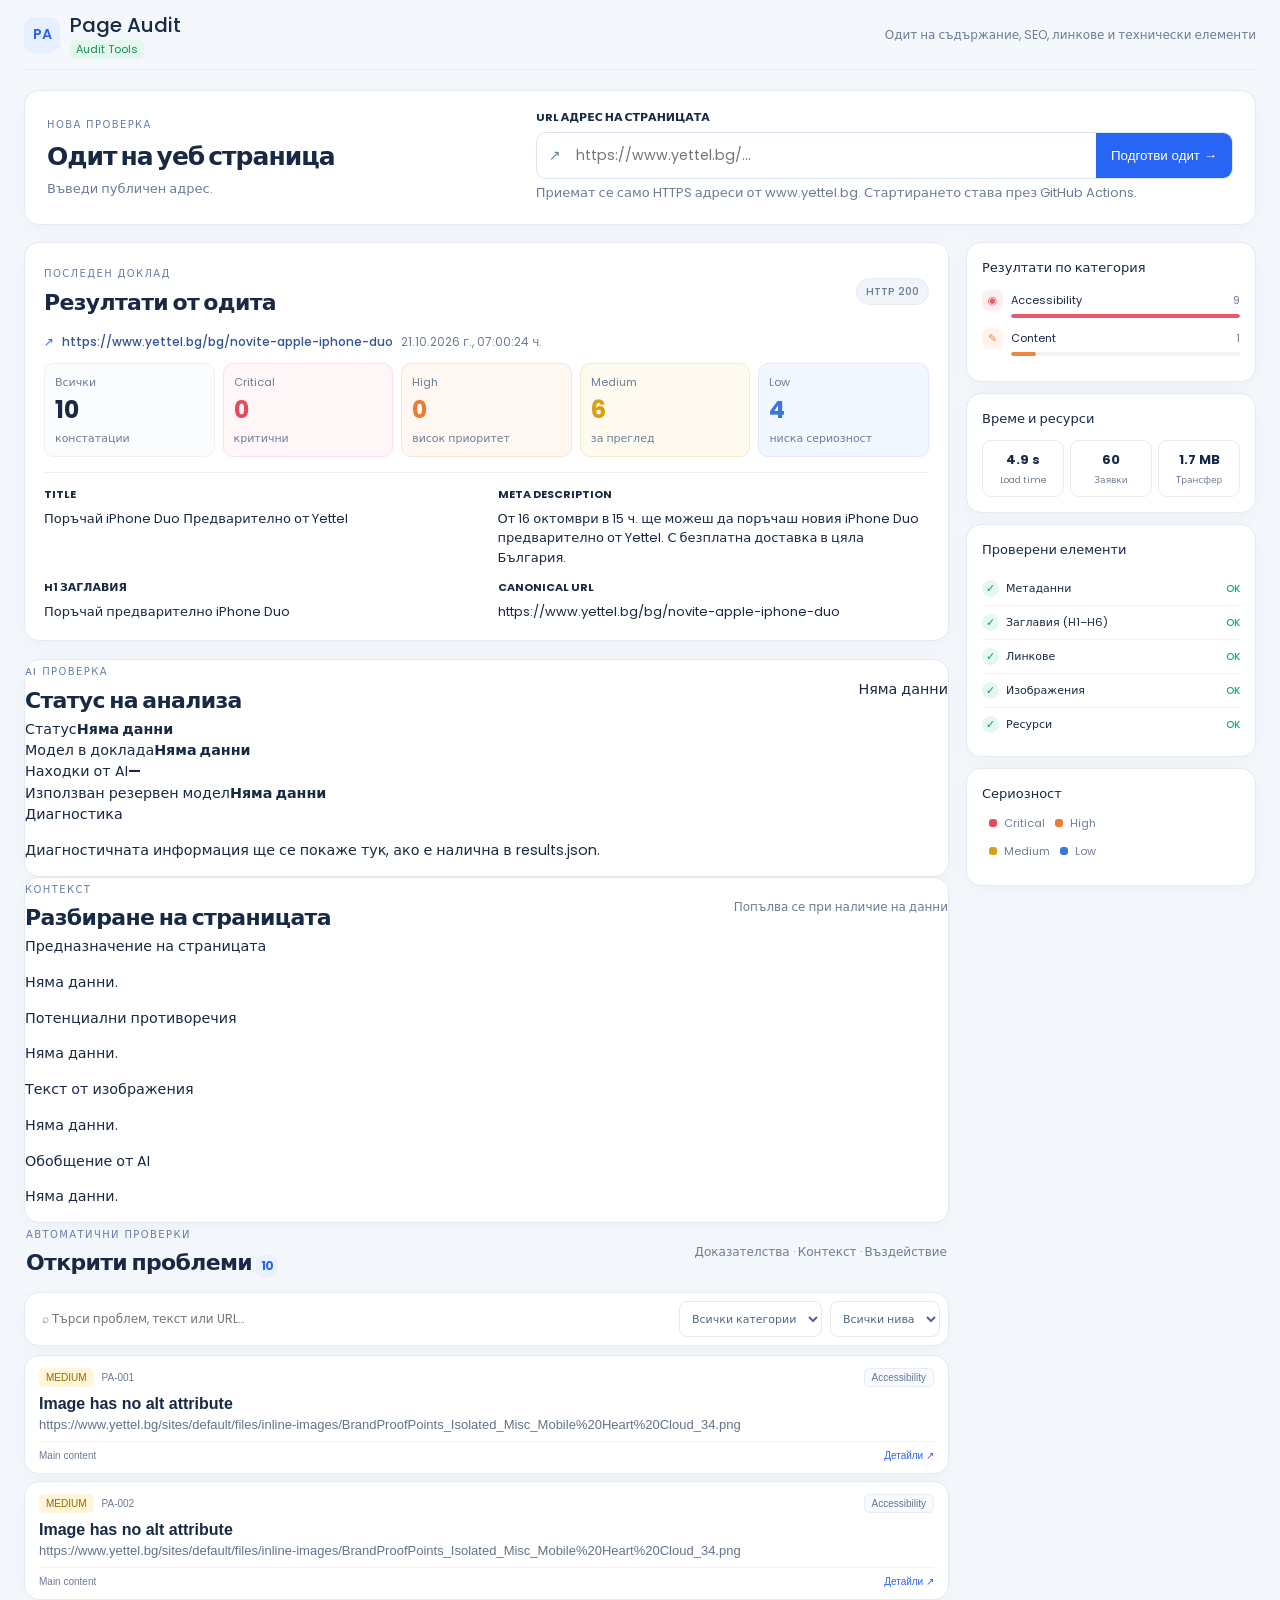
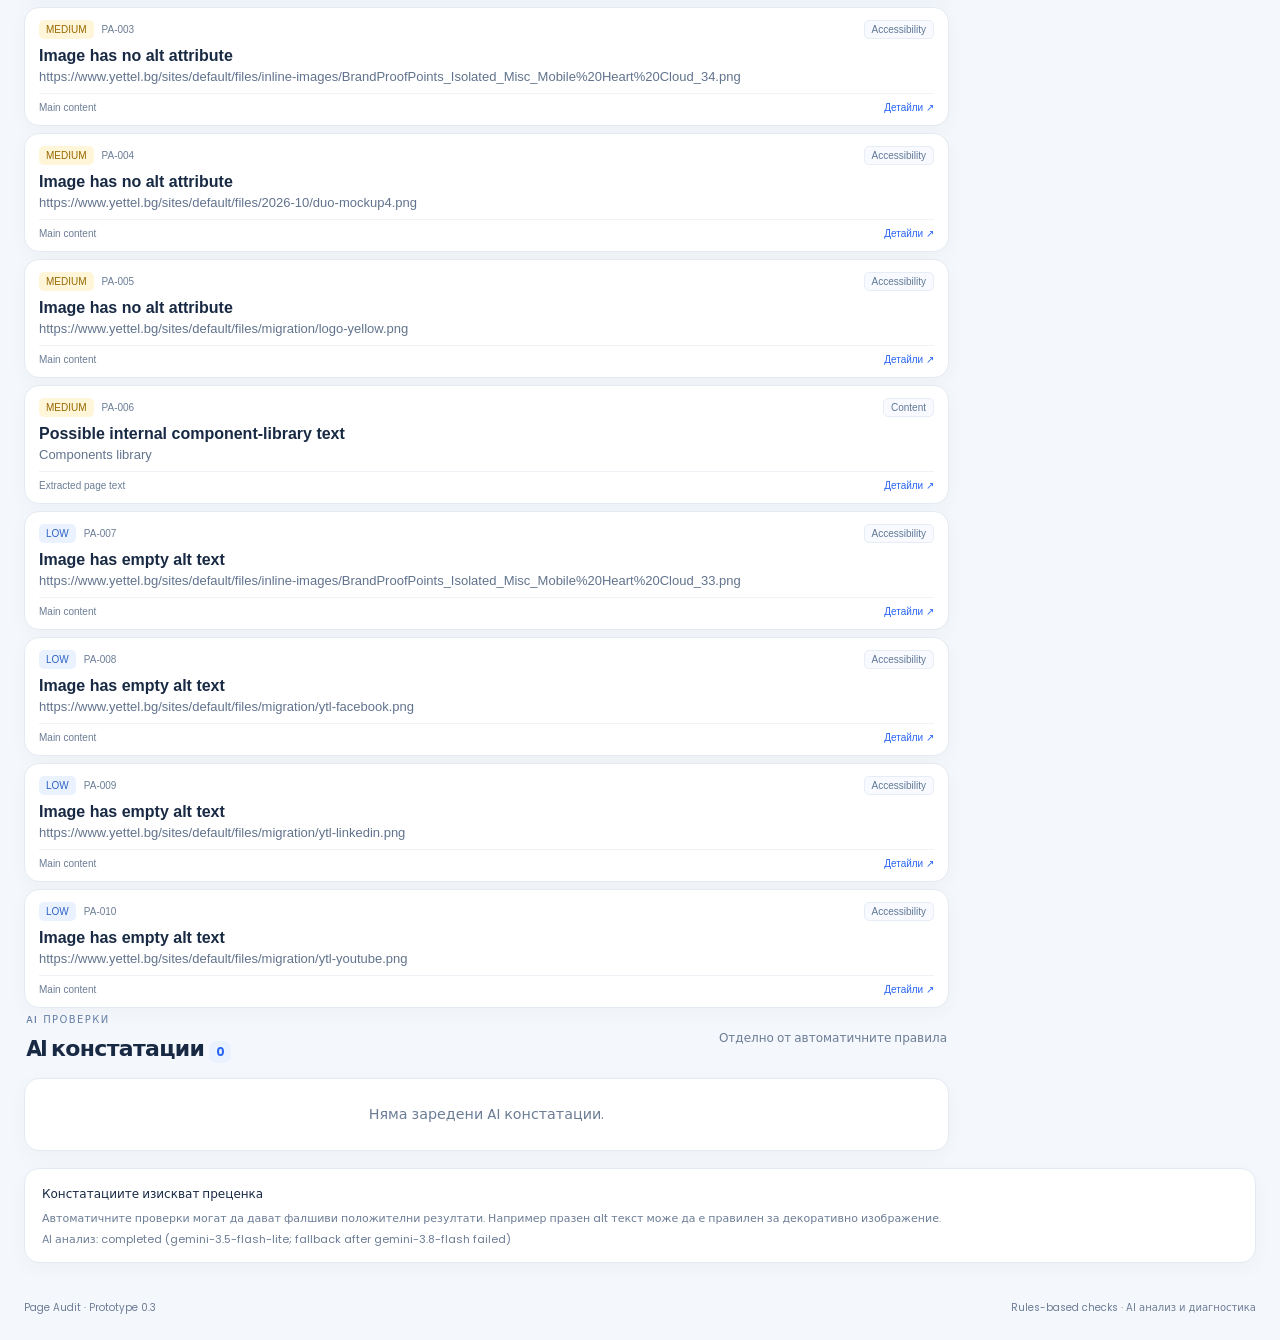
==== commit 5e923773: "Update index.html" ====
--- a/index.html
+++ b/index.html
@@ -1 +1,104 @@
-<!doctype html><html lang="bg"><head><meta charset="utf-8"><meta name="viewport" content="width=device-width,initial-scale=1"><meta name="color-scheme" content="light"><title>Page Audit</title><link rel="stylesheet" href="style.css"></head><body><div class="shell"><header><a class="brand" href="./"><span class="logo">PA</span><span><b>Page Audit</b><small>Audit Tools</small></span></a><span class="top-note">Одит на съдържание, SEO, линкове и технически елементи</span></header><main><section class="launch card"><div><label class="eyebrow">НОВА ПРОВЕРКА</label><h1>Одит на уеб страница</h1><p>Въведи публичен адрес.</p></div><form id="audit-form"><label for="audit-url">URL адрес на страницата</label><div class="url-input"><span>↗</span><input id="audit-url" type="url" placeholder="https://www.yettel.bg/..." required><button>Подготви одит →</button></div><p id="form-message">Приемат се само HTTPS адреси от www.yettel.bg. Стартирането става през GitHub Actions.</p></form></section><div class="layout"><div><section class="card report"><div class="heading"><div><label class="eyebrow">ПОСЛЕДЕН ДОКЛАД</label><h2>Резултати от одита</h2></div><span id="http-status" class="pill">HTTP —</span></div><div class="page-url">↗ <a id="page-url" href="#" target="_blank" rel="noopener">Няма зареден доклад</a><span id="report-date"></span></div><div class="metrics"><article><span>Всички</span><b id="total-count">—</b><small>констатации</small></article><article class="critical"><span>Critical</span><b id="critical-count">—</b><small>критични</small></article><article class="high"><span>High</span><b id="high-only-count">—</b><small>висок приоритет</small></article><article class="medium"><span>Medium</span><b id="medium-count">—</b><small>за преглед</small></article><article class="low"><span>Low</span><b id="low-count">—</b><small>ниска сериозност</small></article><article class="ok"><span>OK</span><b id="ok-count">—</b><small>без проблем</small></article></div><div class="overview"><div><label>Title</label><p id="title-value">—</p></div><div><label>Meta description</label><p id="description-value">—</p></div><div><label>H1 заглавия</label><p id="h1-value">—</p></div><div><label>Canonical URL</label><p id="canonical-value">—</p></div></div></section><section class="results"><div class="heading"><div><label class="eyebrow">КОНСТАТАЦИИ</label><h2>Открити проблеми <span id="visible-count" class="bubble">0</span></h2></div><span class="subtle">Доказателства · Контекст · Въздействие</span></div><div class="filters card"><input id="search" type="search" placeholder="⌕ Търси проблем, текст или URL…"><select id="category-filter"><option value="">Всички категории</option></select><select id="severity-filter"><option value="">Всички нива</option><option>critical</option><option>high</option><option>medium</option><option>low</option></select></div><div id="findings" class="finding-list"><div class="empty card">Зареждане на резултатите…</div></div></section></div><aside><section class="side-card score"><div class="ring"><b id="score-value">—<small>/100</small></b></div><div><h3>Обща оценка</h3><p id="score-description">Оценката ще се появи след първия одит.</p></div></section><section class="side-card"><h3>Резултати по категория</h3><div id="category-summary"><p class="subtle">Няма данни за показване.</p></div></section><section class="side-card"><h3>Време и ресурси</h3><div class="resources"><div><b id="load-time">—</b><small>Load time</small></div><div><b id="request-count">—</b><small>Заявки</small></div><div><b id="resource-size">—</b><small>Трансфер</small></div></div></section><section class="side-card"><h3>Проверени елементи</h3><div id="checklist"><p class="subtle">Изчаква резултати.</p></div></section><section class="side-card legend"><h3>Сериозност</h3><p><i class="dot red"></i> Critical <i class="dot orange"></i> High</p><p><i class="dot yellow"></i> Medium <i class="dot blue"></i> Low</p></section></aside></div><section class="notice card"><b>Констатациите изискват преценка</b><p>Автоматичните проверки могат да дават фалшиви положителни резултати. Например празен alt текст може да е правилен за декоративно изображение.</p><p id="report-notes"></p></section></main><footer><span>Page Audit · Prototype 0.2</span><span>Rules-based checks · AI анализът предстои</span></footer></div><dialog id="detail-dialog"><div class="heading"><label id="detail-category"></label><button id="close-dialog">×</button></div><h2 id="detail-title"></h2><div id="detail-severity"></div><section><label>Доказателства</label><pre id="detail-evidence"></pre></section><section><label>Контекст</label><p id="detail-context"></p></section><section><label>Потенциално въздействие</label><p id="detail-impact"></p></section><div class="dialog-meta"><span id="detail-confidence"></span><span id="detail-source"></span><span id="detail-id"></span></div></dialog><script src="app.js"></script></body></html>
+<!doctype html>
+<html lang="bg">
+<head>
+<meta charset="utf-8">
+<meta name="viewport" content="width=device-width,initial-scale=1">
+<meta name="color-scheme" content="light">
+<title>Page Audit</title>
+<link rel="stylesheet" href="style.css">
+</head>
+<body>
+<div class="shell">
+<header>
+<a class="brand" href="./"><span class="logo">PA</span><span><b>Page Audit</b><small>Audit Tools</small></span></a>
+<span class="top-note">Одит на съдържание, SEO, линкове и технически елементи</span>
+</header>
+<main>
+<section class="launch card">
+<div><label class="eyebrow">НОВА ПРОВЕРКА</label><h1>Одит на уеб страница</h1><p>Въведи публичен адрес.</p></div>
+<form id="audit-form">
+<label for="audit-url">URL адрес на страницата</label>
+<div class="url-input"><span>↗</span><input id="audit-url" type="url" placeholder="https://www.yettel.bg/..." required><button>Подготви одит →</button></div>
+<p id="form-message">Приемат се само HTTPS адреси от www.yettel.bg. Стартирането става през GitHub Actions.</p>
+</form>
+</section>
+<div class="layout">
+<div>
+<section class="card report">
+<div class="heading"><div><label class="eyebrow">ПОСЛЕДЕН ДОКЛАД</label><h2>Резултати от одита</h2></div><span id="http-status" class="pill">HTTP —</span></div>
+<div class="page-url">↗ <a id="page-url" href="#" target="_blank" rel="noopener">Няма зареден доклад</a><span id="report-date"></span></div>
+<div class="metrics">
+<article><span>Всички</span><b id="total-count">—</b><small>констатации</small></article>
+<article class="critical"><span>Critical</span><b id="critical-count">—</b><small>критични</small></article>
+<article class="high"><span>High</span><b id="high-only-count">—</b><small>висок приоритет</small></article>
+<article class="medium"><span>Medium</span><b id="medium-count">—</b><small>за преглед</small></article>
+<article class="low"><span>Low</span><b id="low-count">—</b><small>ниска сериозност</small></article>
+<article class="ok"><span>OK</span><b id="ok-count">—</b><small>без проблем</small></article>
+</div>
+<div class="overview">
+<div><label>Title</label><p id="title-value">—</p></div>
+<div><label>Meta description</label><p id="description-value">—</p></div>
+<div><label>H1 заглавия</label><p id="h1-value">—</p></div>
+<div><label>Canonical URL</label><p id="canonical-value">—</p></div>
+</div>
+</section>
+
+<section class="card ai-panel">
+<div class="heading"><div><label class="eyebrow">AI ПРОВЕРКА</label><h2>Статус на анализа</h2></div><span id="ai-status-badge" class="status-badge status-neutral">Няма данни</span></div>
+<div class="ai-stats">
+<div><span>Статус</span><b id="ai-status">Няма данни</b></div>
+<div><span>Модел в доклада</span><b id="ai-model">Няма данни</b></div>
+<div><span>Находки от AI</span><b id="ai-finding-count">—</b></div>
+<div><span>Използван резервен модел</span><b id="ai-fallback">Няма данни</b></div>
+</div>
+<div class="diagnostic-box">
+<div class="diagnostic-title">Диагностика</div>
+<p id="ai-diagnostic">Диагностичната информация ще се покаже тук, ако е налична в results.json.</p>
+</div>
+</section>
+
+<section class="card context-panel">
+<div class="heading"><div><label class="eyebrow">КОНТЕКСТ</label><h2>Разбиране на страницата</h2></div><span class="subtle">Попълва се при наличие на данни</span></div>
+<div class="context-grid">
+<div><label>Предназначение на страницата</label><p id="page-purpose">Няма данни.</p></div>
+<div><label>Потенциални противоречия</label><p id="context-conflicts">Няма данни.</p></div>
+<div><label>Текст от изображения</label><p id="image-text-analysis">Няма данни.</p></div>
+<div><label>Обобщение от AI</label><p id="ai-summary">Няма данни.</p></div>
+</div>
+</section>
+
+<section class="results">
+<div class="heading"><div><label class="eyebrow">АВТОМАТИЧНИ ПРОВЕРКИ</label><h2>Открити проблеми <span id="visible-count" class="bubble">0</span></h2></div><span class="subtle">Доказателства · Контекст · Въздействие</span></div>
+<div class="filters card"><input id="search" type="search" placeholder="⌕ Търси проблем, текст или URL…"><select id="category-filter"><option value="">Всички категории</option></select><select id="severity-filter"><option value="">Всички нива</option><option>critical</option><option>high</option><option>medium</option><option>low</option></select></div>
+<div id="findings" class="finding-list"><div class="empty card">Зареждане на резултатите…</div></div>
+</section>
+
+<section class="results ai-findings-panel">
+<div class="heading"><div><label class="eyebrow">AI ПРОВЕРКИ</label><h2>AI констатации <span id="ai-visible-count" class="bubble">0</span></h2></div><span class="subtle">Отделно от автоматичните правила</span></div>
+<div id="ai-findings" class="finding-list"><div class="empty card">Няма заредени AI констатации.</div></div>
+</section>
+</div>
+
+<aside>
+<section class="side-card score"><div class="ring"><b id="score-value">—<small>/100</small></b></div><div><h3>Обща оценка</h3><p id="score-description">Оценката ще се появи след първия одит.</p></div></section>
+<section class="side-card"><h3>Резултати по категория</h3><div id="category-summary"><p class="subtle">Няма данни за показване.</p></div></section>
+<section class="side-card"><h3>Време и ресурси</h3><div class="resources"><div><b id="load-time">—</b><small>Load time</small></div><div><b id="request-count">—</b><small>Заявки</small></div><div><b id="resource-size">—</b><small>Трансфер</small></div></div></section>
+<section class="side-card"><h3>Проверени елементи</h3><div id="checklist"><p class="subtle">Изчаква резултати.</p></div></section>
+<section class="side-card legend"><h3>Сериозност</h3><p><i class="dot red"></i> Critical <i class="dot orange"></i> High</p><p><i class="dot yellow"></i> Medium <i class="dot blue"></i> Low</p></section>
+</aside>
+</div>
+<section class="notice card"><div><b>Констатациите изискват преценка</b><p>Автоматичните проверки могат да дават фалшиви положителни резултати. Например празен alt текст може да е правилен за декоративно изображение.</p><p id="report-notes"></p></div></section>
+</main>
+<footer><span>Page Audit · Prototype 0.3</span><span>Rules-based checks · AI анализ и диагностика</span></footer>
+</div>
+<dialog id="detail-dialog">
+<div class="heading"><label id="detail-category"></label><button id="close-dialog">×</button></div>
+<h2 id="detail-title"></h2><div id="detail-severity"></div>
+<section><label>Доказателства</label><pre id="detail-evidence"></pre></section>
+<section><label>Контекст</label><p id="detail-context"></p></section>
+<section><label>Потенциално въздействие</label><p id="detail-impact"></p></section>
+<div class="dialog-meta"><span id="detail-confidence"></span><span id="detail-source"></span><span id="detail-id"></span></div>
+</dialog>
+<script src="app.js"></script>
+</body>
+</html>
--- a/style.css
+++ b/style.css
@@ -226,8 +226,12 @@
 
 .metrics {
   display: grid;
-  grid-template-columns: repeat(6, minmax(0, 1fr));
+  grid-template-columns: repeat(5, minmax(0, 1fr));
   gap: 8px;
+}
+
+article.ok {
+    display: none;
 }
 
 .metrics article {
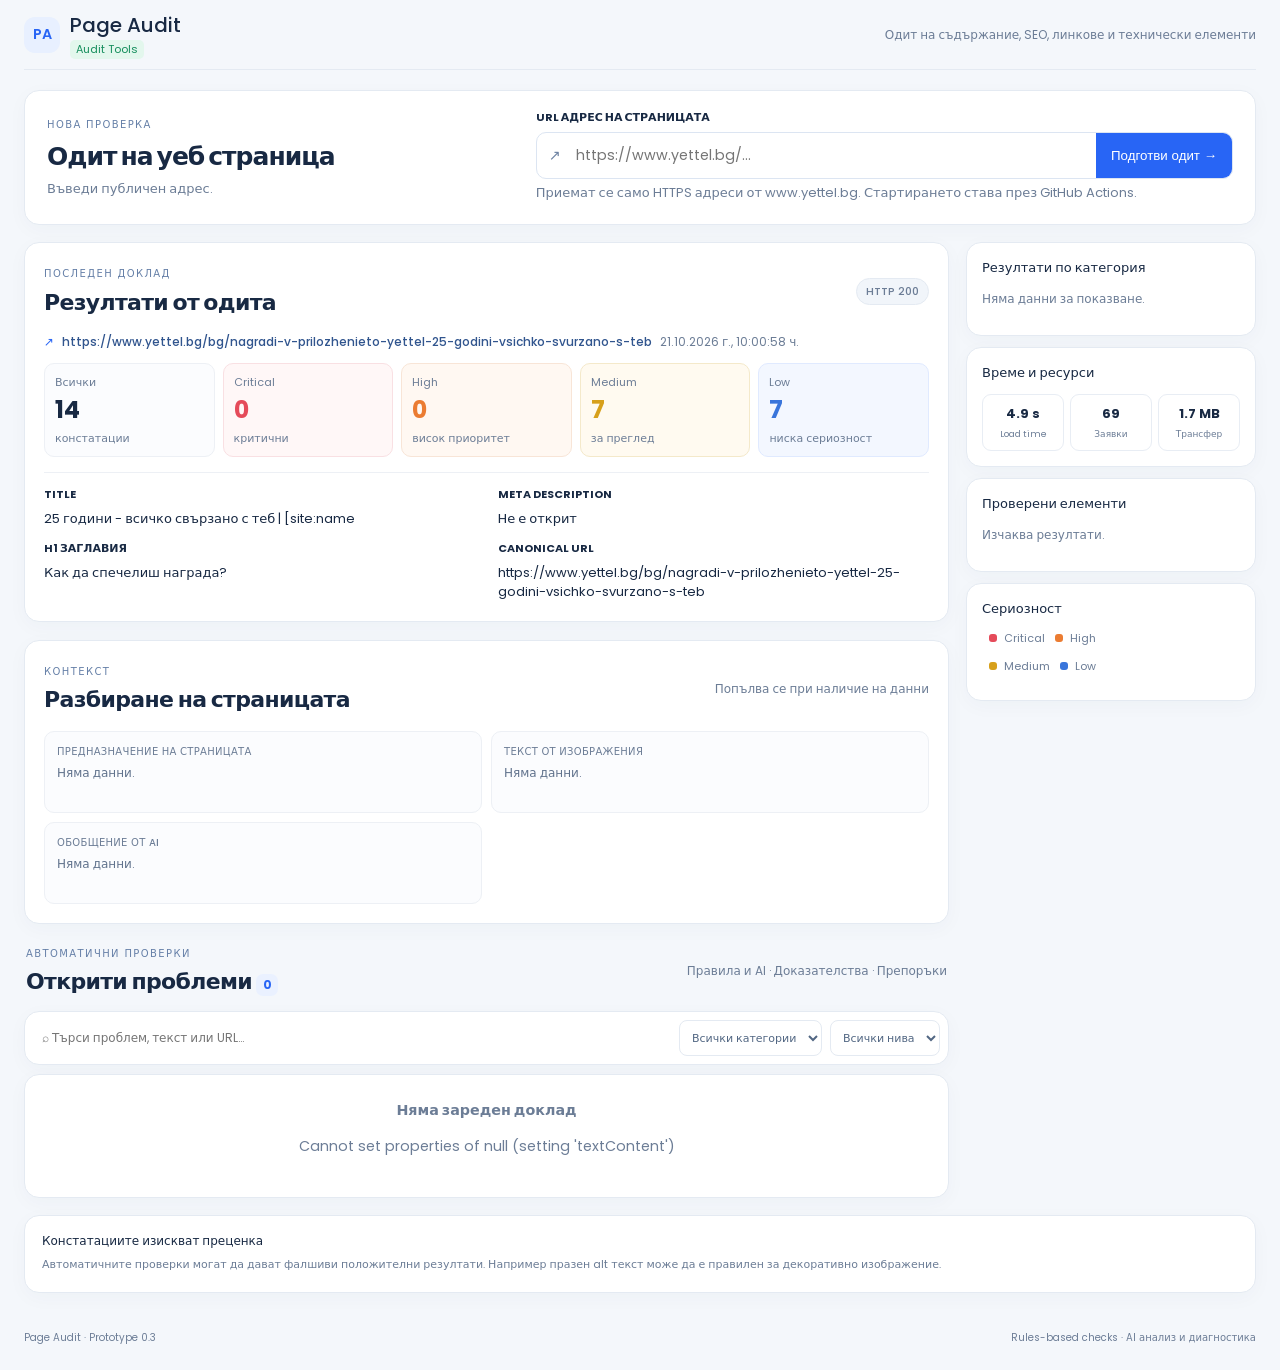
==== commit 11836eec: "Refactor AI checks and add recommendation section Removed AI check section and added recommendation " ====
--- a/index.html
+++ b/index.html
@@ -43,40 +43,22 @@
 </div>
 </section>
 
-<section class="card ai-panel">
-<div class="heading"><div><label class="eyebrow">AI ПРОВЕРКА</label><h2>Статус на анализа</h2></div><span id="ai-status-badge" class="status-badge status-neutral">Няма данни</span></div>
-<div class="ai-stats">
-<div><span>Статус</span><b id="ai-status">Няма данни</b></div>
-<div><span>Модел в доклада</span><b id="ai-model">Няма данни</b></div>
-<div><span>Находки от AI</span><b id="ai-finding-count">—</b></div>
-<div><span>Използван резервен модел</span><b id="ai-fallback">Няма данни</b></div>
-</div>
-<div class="diagnostic-box">
-<div class="diagnostic-title">Диагностика</div>
-<p id="ai-diagnostic">Диагностичната информация ще се покаже тук, ако е налична в results.json.</p>
-</div>
-</section>
-
 <section class="card context-panel">
 <div class="heading"><div><label class="eyebrow">КОНТЕКСТ</label><h2>Разбиране на страницата</h2></div><span class="subtle">Попълва се при наличие на данни</span></div>
 <div class="context-grid">
 <div><label>Предназначение на страницата</label><p id="page-purpose">Няма данни.</p></div>
-<div><label>Потенциални противоречия</label><p id="context-conflicts">Няма данни.</p></div>
 <div><label>Текст от изображения</label><p id="image-text-analysis">Няма данни.</p></div>
 <div><label>Обобщение от AI</label><p id="ai-summary">Няма данни.</p></div>
 </div>
 </section>
 
 <section class="results">
-<div class="heading"><div><label class="eyebrow">АВТОМАТИЧНИ ПРОВЕРКИ</label><h2>Открити проблеми <span id="visible-count" class="bubble">0</span></h2></div><span class="subtle">Доказателства · Контекст · Въздействие</span></div>
+<div class="heading"><div><label class="eyebrow">АВТОМАТИЧНИ ПРОВЕРКИ</label><h2>Открити проблеми <span id="visible-count" class="bubble">0</span></h2></div><span class="subtle">Правила и AI · Доказателства · Препоръки</span></div>
 <div class="filters card"><input id="search" type="search" placeholder="⌕ Търси проблем, текст или URL…"><select id="category-filter"><option value="">Всички категории</option></select><select id="severity-filter"><option value="">Всички нива</option><option>critical</option><option>high</option><option>medium</option><option>low</option></select></div>
 <div id="findings" class="finding-list"><div class="empty card">Зареждане на резултатите…</div></div>
 </section>
 
-<section class="results ai-findings-panel">
-<div class="heading"><div><label class="eyebrow">AI ПРОВЕРКИ</label><h2>AI констатации <span id="ai-visible-count" class="bubble">0</span></h2></div><span class="subtle">Отделно от автоматичните правила</span></div>
-<div id="ai-findings" class="finding-list"><div class="empty card">Няма заредени AI констатации.</div></div>
-</section>
+
 </div>
 
 <aside>
@@ -97,6 +79,7 @@
 <section><label>Доказателства</label><pre id="detail-evidence"></pre></section>
 <section><label>Контекст</label><p id="detail-context"></p></section>
 <section><label>Потенциално въздействие</label><p id="detail-impact"></p></section>
+<section><label>Препоръчително действие</label><p id="detail-recommendation"></p></section>
 <div class="dialog-meta"><span id="detail-confidence"></span><span id="detail-source"></span><span id="detail-id"></span></div>
 </dialog>
 <script src="app.js"></script>
--- a/style.css
+++ b/style.css
@@ -840,3 +840,89 @@
     grid-template-columns: repeat(2, 1fr);
   }
 }
+
+
+/* AI analysis panels */
+.ai-panel, .context-panel {
+  padding: 19px;
+  margin-bottom: 18px;
+}
+.ai-stats {
+  display: grid;
+  grid-template-columns: repeat(4, minmax(0, 1fr));
+  gap: 9px;
+  margin-top: 15px;
+}
+.ai-stats > div, .context-grid > div {
+  min-width: 0;
+  padding: 12px;
+  border: 1px solid #edf0f5;
+  background: #fbfcfe;
+  border-radius: 10px;
+}
+.ai-stats span, .context-grid label {
+  display: block;
+  margin-bottom: 5px;
+  color: var(--muted);
+  font-size: 10px;
+  font-weight: 500;
+  text-transform: uppercase;
+  letter-spacing: .03em;
+}
+.ai-stats b {
+  display: block;
+  font-size: 13px;
+  font-weight: 500;
+  overflow-wrap: anywhere;
+}
+.status-badge {
+  display: inline-flex;
+  align-items: center;
+  border-radius: 20px;
+  padding: 5px 10px;
+  font-size: 10px;
+  font-weight: 600;
+  white-space: nowrap;
+}
+.status-neutral { background: #f1f5fa; color: #63748c; }
+.status-success { background: #e4f8ee; color: #168451; }
+.status-error { background: #ffeaec; color: #c52c3c; }
+.diagnostic-box {
+  margin-top: 11px;
+  padding: 12px 14px;
+  border: 1px solid #e5ebf5;
+  border-radius: 10px;
+  background: #f8faff;
+}
+.diagnostic-title {
+  font-size: 11px;
+  font-weight: 600;
+  margin-bottom: 4px;
+}
+.diagnostic-box p, .context-grid p {
+  margin: 0;
+  color: #61738d;
+  font-size: 12px;
+  overflow-wrap: anywhere;
+  white-space: pre-wrap;
+}
+.context-grid {
+  display: grid;
+  grid-template-columns: repeat(2, minmax(0, 1fr));
+  gap: 9px;
+  margin-top: 13px;
+}
+.context-grid p { min-height: 36px; }
+.ai-findings-panel { margin-top: 21px; }
+.ai-findings-panel .empty p { margin-bottom: 0; font-size: 12px; }
+.notice > div { min-width: 0; }
+@media (max-width: 1000px) {
+  .ai-stats { grid-template-columns: repeat(2, minmax(0, 1fr)); }
+}
+@media (max-width: 740px) {
+  .context-grid { grid-template-columns: 1fr; }
+  .ai-panel, .context-panel { padding: 15px; }
+}
+@media (max-width: 440px) {
+  .ai-stats { grid-template-columns: 1fr 1fr; }
+}
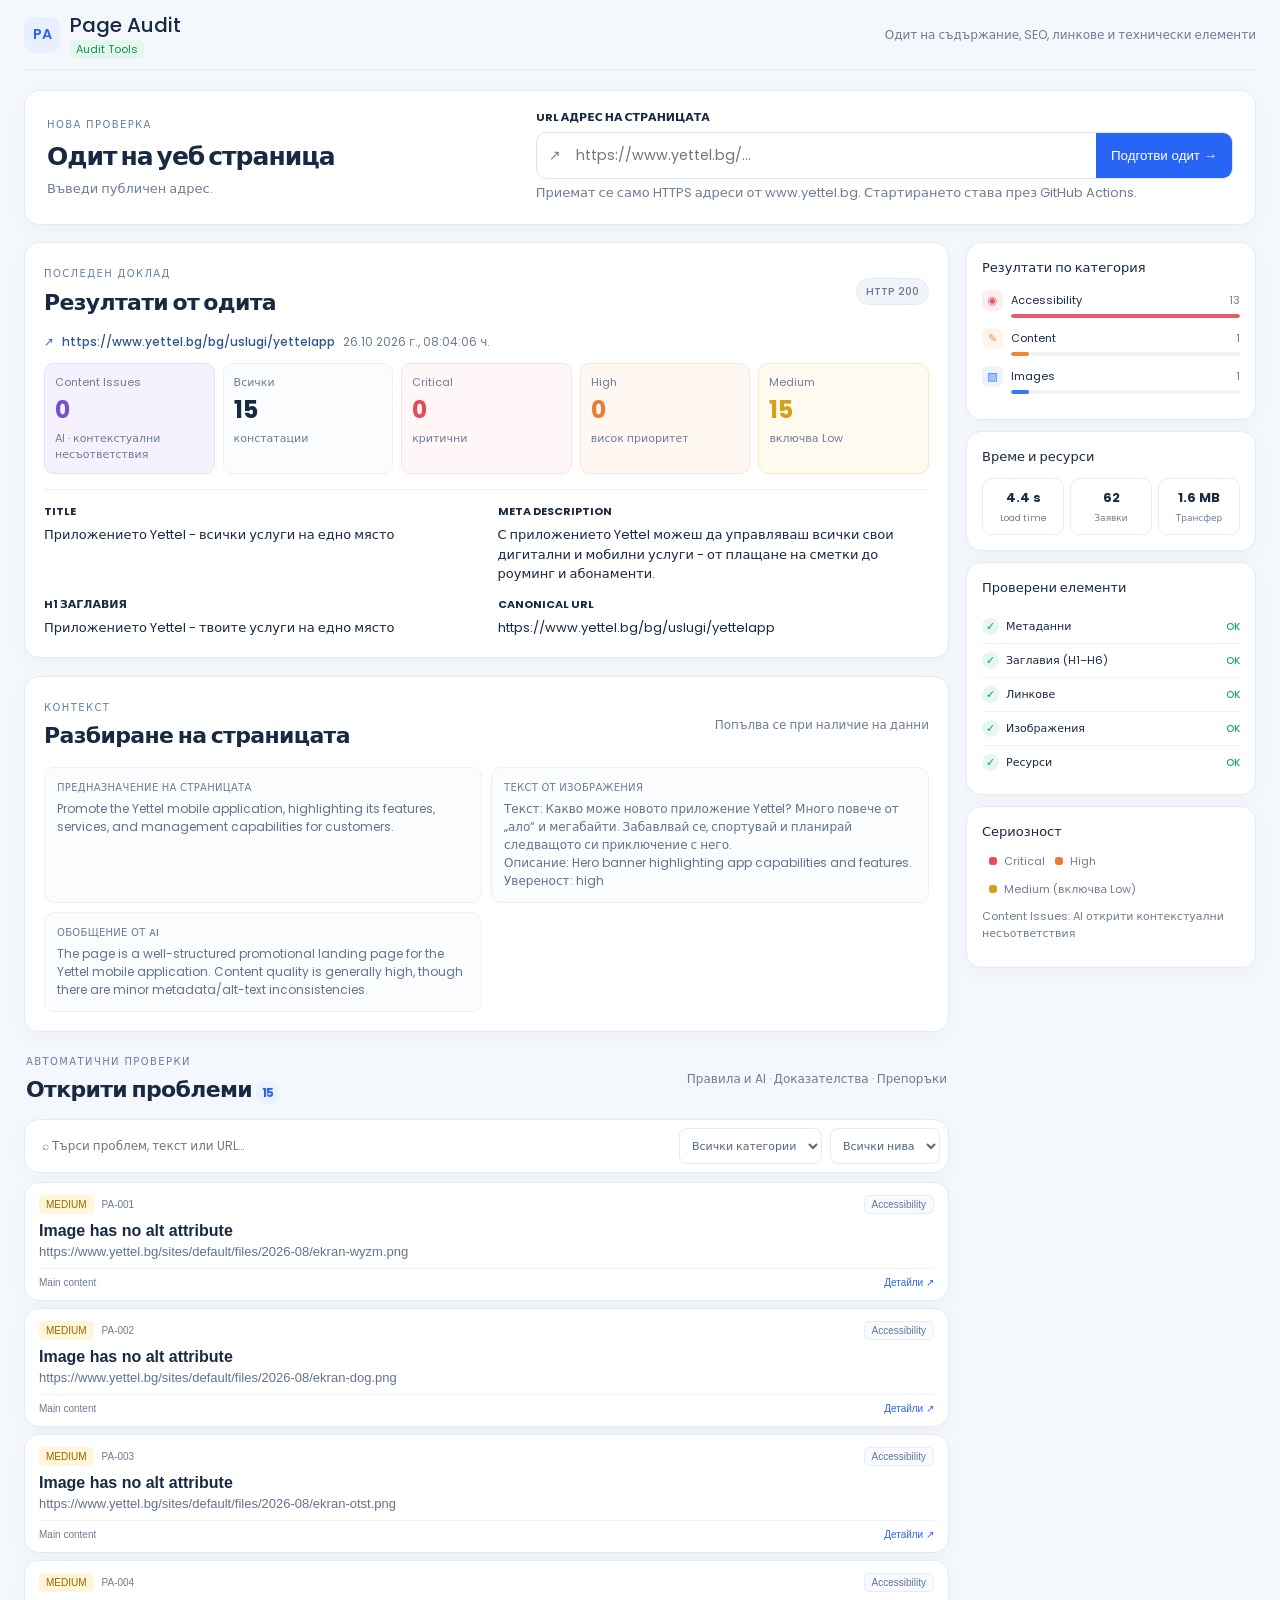
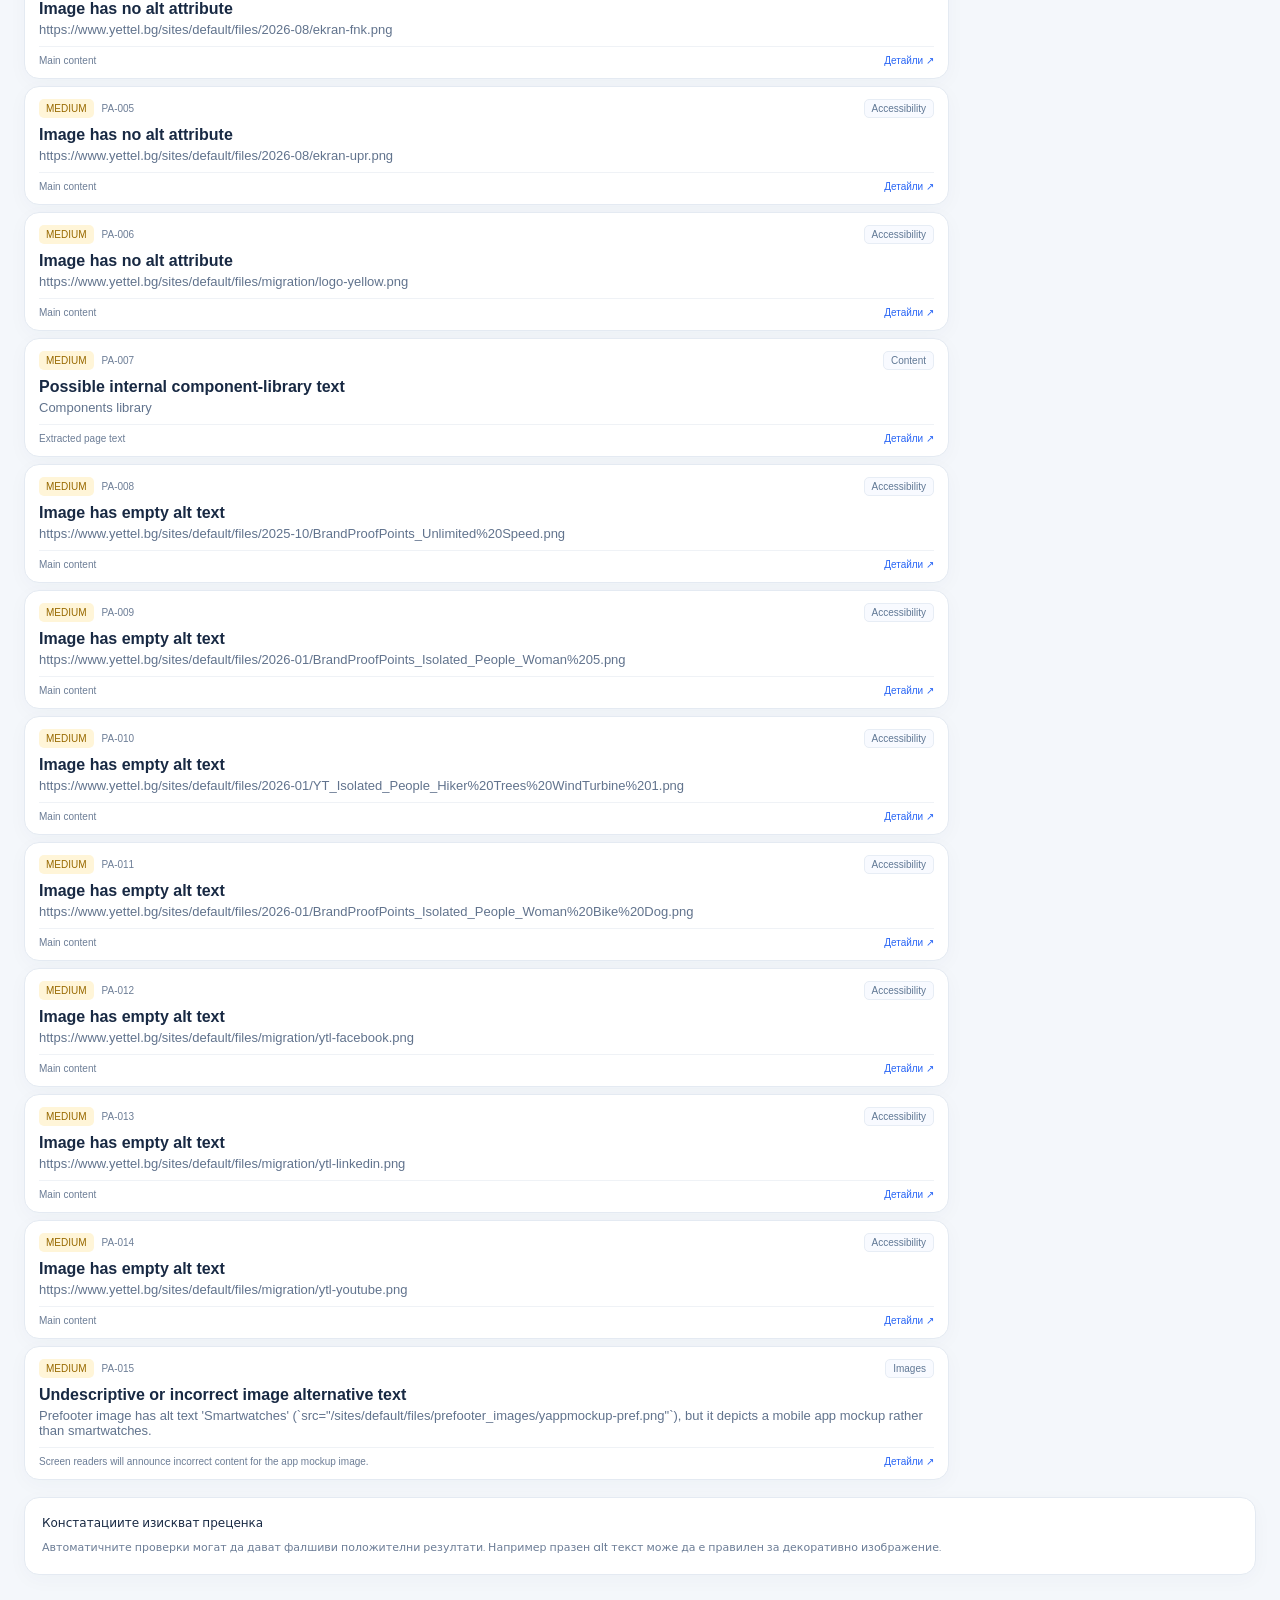
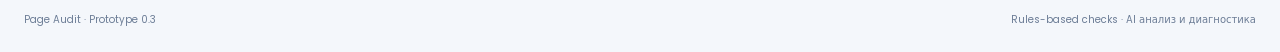
==== commit 43f0c7bf: "Add files via upload" ====
--- a/index.html
+++ b/index.html
@@ -28,11 +28,11 @@
 <div class="heading"><div><label class="eyebrow">ПОСЛЕДЕН ДОКЛАД</label><h2>Резултати от одита</h2></div><span id="http-status" class="pill">HTTP —</span></div>
 <div class="page-url">↗ <a id="page-url" href="#" target="_blank" rel="noopener">Няма зареден доклад</a><span id="report-date"></span></div>
 <div class="metrics">
+<article class="content-issues"><span>Content Issues</span><b id="content-issues-count">—</b><small>AI · контекстуални несъответствия</small></article>
 <article><span>Всички</span><b id="total-count">—</b><small>констатации</small></article>
 <article class="critical"><span>Critical</span><b id="critical-count">—</b><small>критични</small></article>
 <article class="high"><span>High</span><b id="high-only-count">—</b><small>висок приоритет</small></article>
-<article class="medium"><span>Medium</span><b id="medium-count">—</b><small>за преглед</small></article>
-<article class="low"><span>Low</span><b id="low-count">—</b><small>ниска сериозност</small></article>
+<article class="medium"><span>Medium</span><b id="medium-count">—</b><small>включва Low</small></article>
 <article class="ok"><span>OK</span><b id="ok-count">—</b><small>без проблем</small></article>
 </div>
 <div class="overview">
@@ -54,7 +54,7 @@
 
 <section class="results">
 <div class="heading"><div><label class="eyebrow">АВТОМАТИЧНИ ПРОВЕРКИ</label><h2>Открити проблеми <span id="visible-count" class="bubble">0</span></h2></div><span class="subtle">Правила и AI · Доказателства · Препоръки</span></div>
-<div class="filters card"><input id="search" type="search" placeholder="⌕ Търси проблем, текст или URL…"><select id="category-filter"><option value="">Всички категории</option></select><select id="severity-filter"><option value="">Всички нива</option><option>critical</option><option>high</option><option>medium</option><option>low</option></select></div>
+<div class="filters card"><input id="search" type="search" placeholder="⌕ Търси проблем, текст или URL…"><select id="category-filter"><option value="">Всички категории</option></select><select id="severity-filter"><option value="">Всички нива</option><option>critical</option><option>high</option><option>medium</option></select></div>
 <div id="findings" class="finding-list"><div class="empty card">Зареждане на резултатите…</div></div>
 </section>
 
@@ -66,7 +66,7 @@
 <section class="side-card"><h3>Резултати по категория</h3><div id="category-summary"><p class="subtle">Няма данни за показване.</p></div></section>
 <section class="side-card"><h3>Време и ресурси</h3><div class="resources"><div><b id="load-time">—</b><small>Load time</small></div><div><b id="request-count">—</b><small>Заявки</small></div><div><b id="resource-size">—</b><small>Трансфер</small></div></div></section>
 <section class="side-card"><h3>Проверени елементи</h3><div id="checklist"><p class="subtle">Изчаква резултати.</p></div></section>
-<section class="side-card legend"><h3>Сериозност</h3><p><i class="dot red"></i> Critical <i class="dot orange"></i> High</p><p><i class="dot yellow"></i> Medium <i class="dot blue"></i> Low</p></section>
+<section class="side-card legend"><h3>Сериозност</h3><p><i class="dot red"></i> Critical <i class="dot orange"></i> High</p><p><i class="dot yellow"></i> Medium (включва Low)</p><p>Content Issues: AI открити контекстуални несъответствия</p></section>
 </aside>
 </div>
 <section class="notice card"><div><b>Констатациите изискват преценка</b><p>Автоматичните проверки могат да дават фалшиви положителни резултати. Например празен alt текст може да е правилен за декоративно изображение.</p><p id="report-notes"></p></div></section>
--- a/style.css
+++ b/style.css
@@ -926,3 +926,6 @@
 @media (max-width: 440px) {
   .ai-stats { grid-template-columns: 1fr 1fr; }
 }
+
+.content-issues { background: #f5f1ff !important; border-color: #e7ddff !important; }
+.content-issues b { color: #7651c9; }
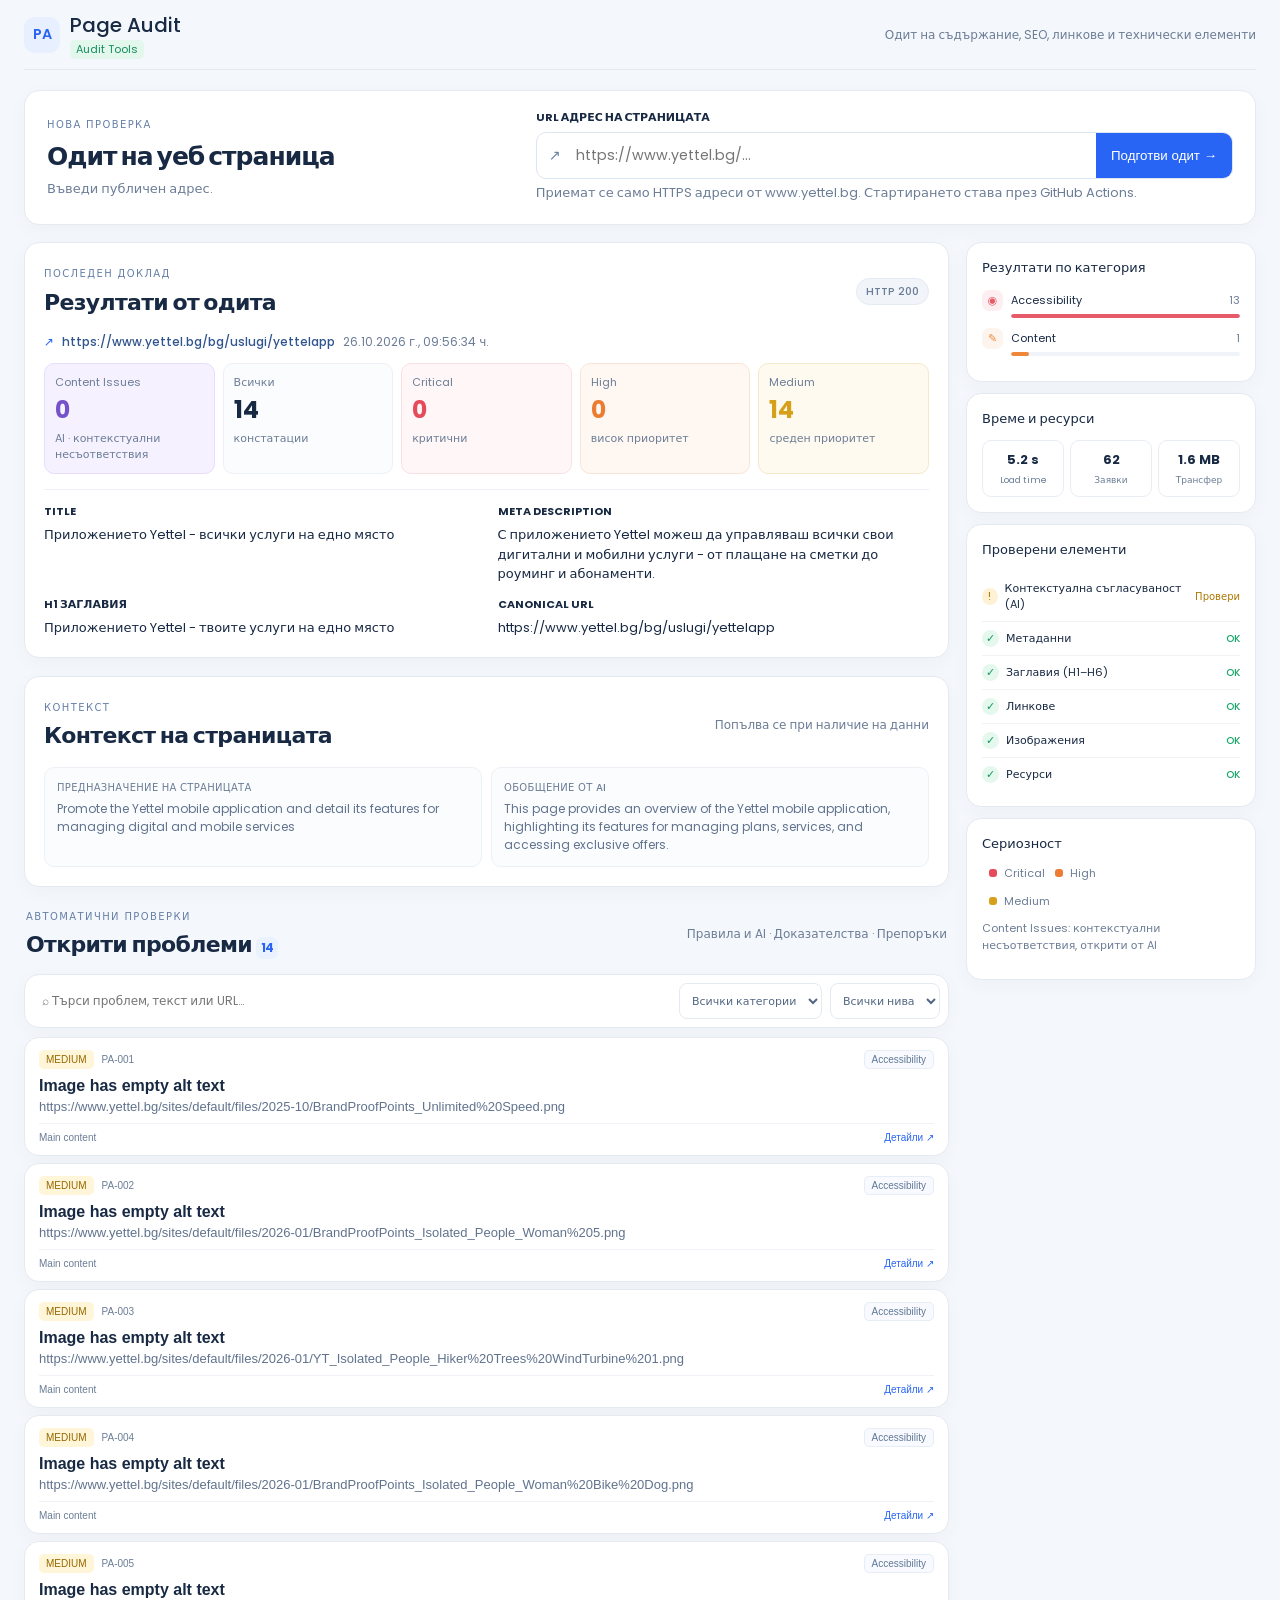
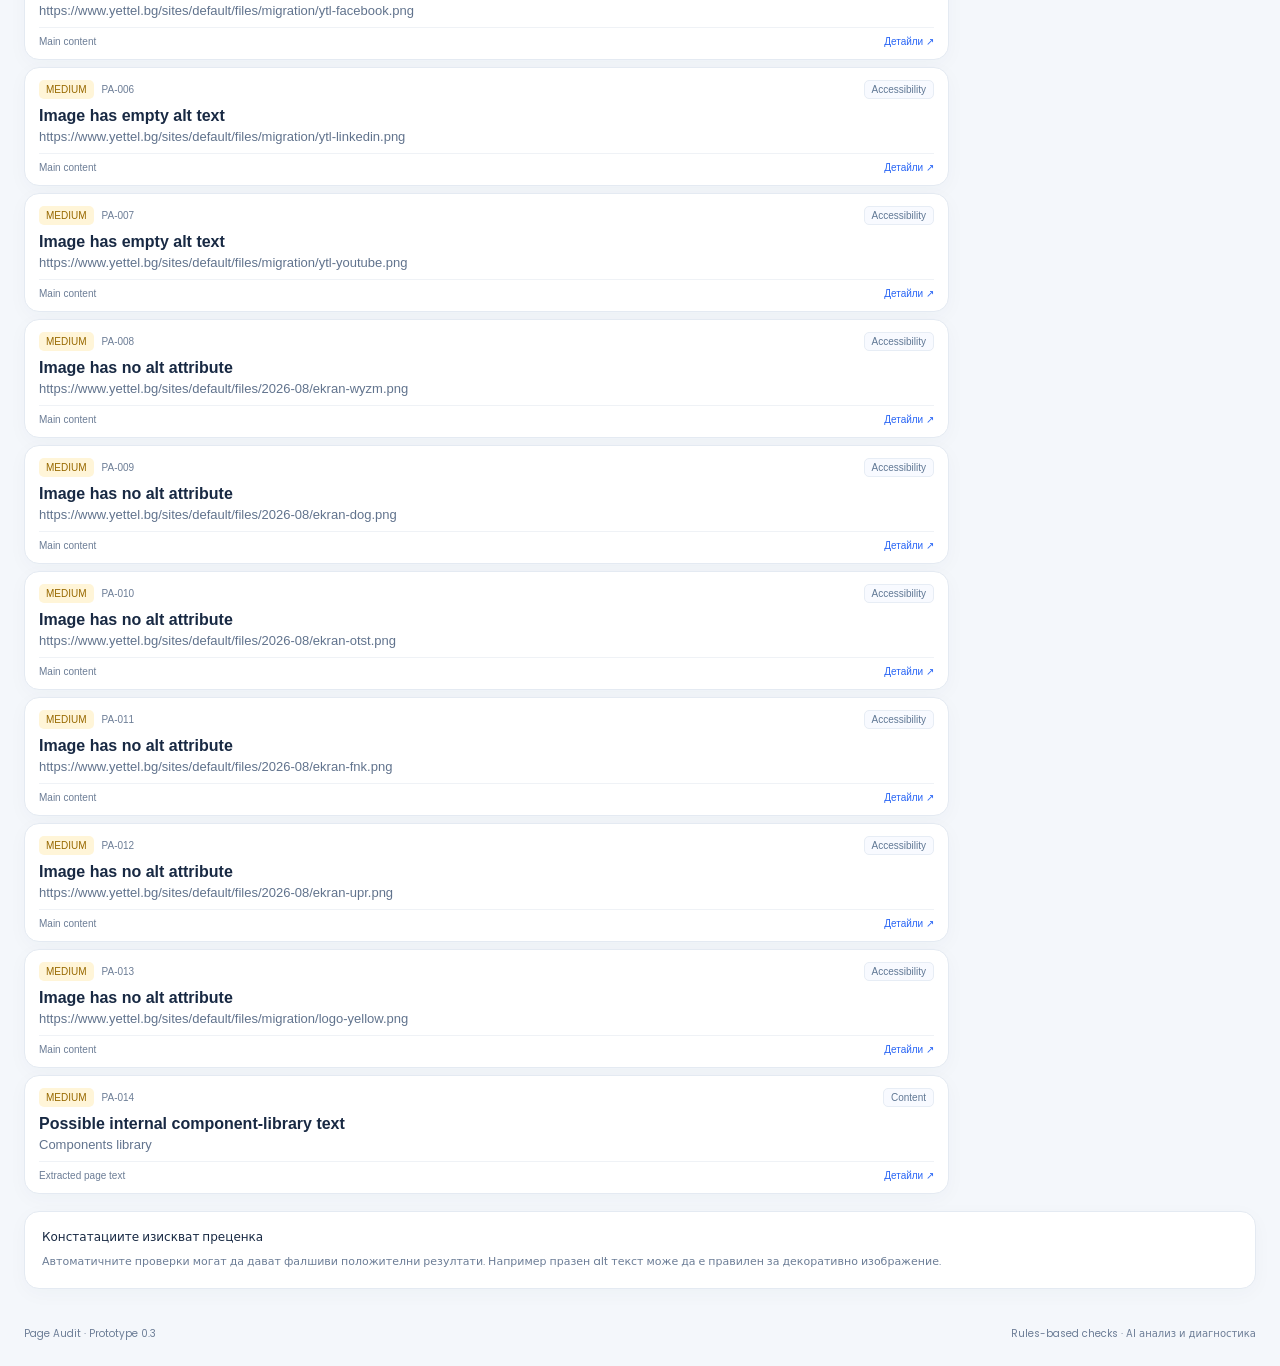
==== commit 5f87b18f: "Add files via upload" ====
--- a/index.html
+++ b/index.html
@@ -32,7 +32,7 @@
 <article><span>Всички</span><b id="total-count">—</b><small>констатации</small></article>
 <article class="critical"><span>Critical</span><b id="critical-count">—</b><small>критични</small></article>
 <article class="high"><span>High</span><b id="high-only-count">—</b><small>висок приоритет</small></article>
-<article class="medium"><span>Medium</span><b id="medium-count">—</b><small>включва Low</small></article>
+<article class="medium"><span>Medium</span><b id="medium-count">—</b><small>среден приоритет</small></article>
 <article class="ok"><span>OK</span><b id="ok-count">—</b><small>без проблем</small></article>
 </div>
 <div class="overview">
@@ -44,10 +44,9 @@
 </section>
 
 <section class="card context-panel">
-<div class="heading"><div><label class="eyebrow">КОНТЕКСТ</label><h2>Разбиране на страницата</h2></div><span class="subtle">Попълва се при наличие на данни</span></div>
+<div class="heading"><div><label class="eyebrow">КОНТЕКСТ</label><h2>Контекст на страницата</h2></div><span class="subtle">Попълва се при наличие на данни</span></div>
 <div class="context-grid">
 <div><label>Предназначение на страницата</label><p id="page-purpose">Няма данни.</p></div>
-<div><label>Текст от изображения</label><p id="image-text-analysis">Няма данни.</p></div>
 <div><label>Обобщение от AI</label><p id="ai-summary">Няма данни.</p></div>
 </div>
 </section>
@@ -66,7 +65,7 @@
 <section class="side-card"><h3>Резултати по категория</h3><div id="category-summary"><p class="subtle">Няма данни за показване.</p></div></section>
 <section class="side-card"><h3>Време и ресурси</h3><div class="resources"><div><b id="load-time">—</b><small>Load time</small></div><div><b id="request-count">—</b><small>Заявки</small></div><div><b id="resource-size">—</b><small>Трансфер</small></div></div></section>
 <section class="side-card"><h3>Проверени елементи</h3><div id="checklist"><p class="subtle">Изчаква резултати.</p></div></section>
-<section class="side-card legend"><h3>Сериозност</h3><p><i class="dot red"></i> Critical <i class="dot orange"></i> High</p><p><i class="dot yellow"></i> Medium (включва Low)</p><p>Content Issues: AI открити контекстуални несъответствия</p></section>
+<section class="side-card legend"><h3>Сериозност</h3><p><i class="dot red"></i> Critical <i class="dot orange"></i> High</p><p><i class="dot yellow"></i> Medium</p><p>Content Issues: контекстуални несъответствия, открити от AI</p></section>
 </aside>
 </div>
 <section class="notice card"><div><b>Констатациите изискват преценка</b><p>Автоматичните проверки могат да дават фалшиви положителни резултати. Например празен alt текст може да е правилен за декоративно изображение.</p><p id="report-notes"></p></div></section>
